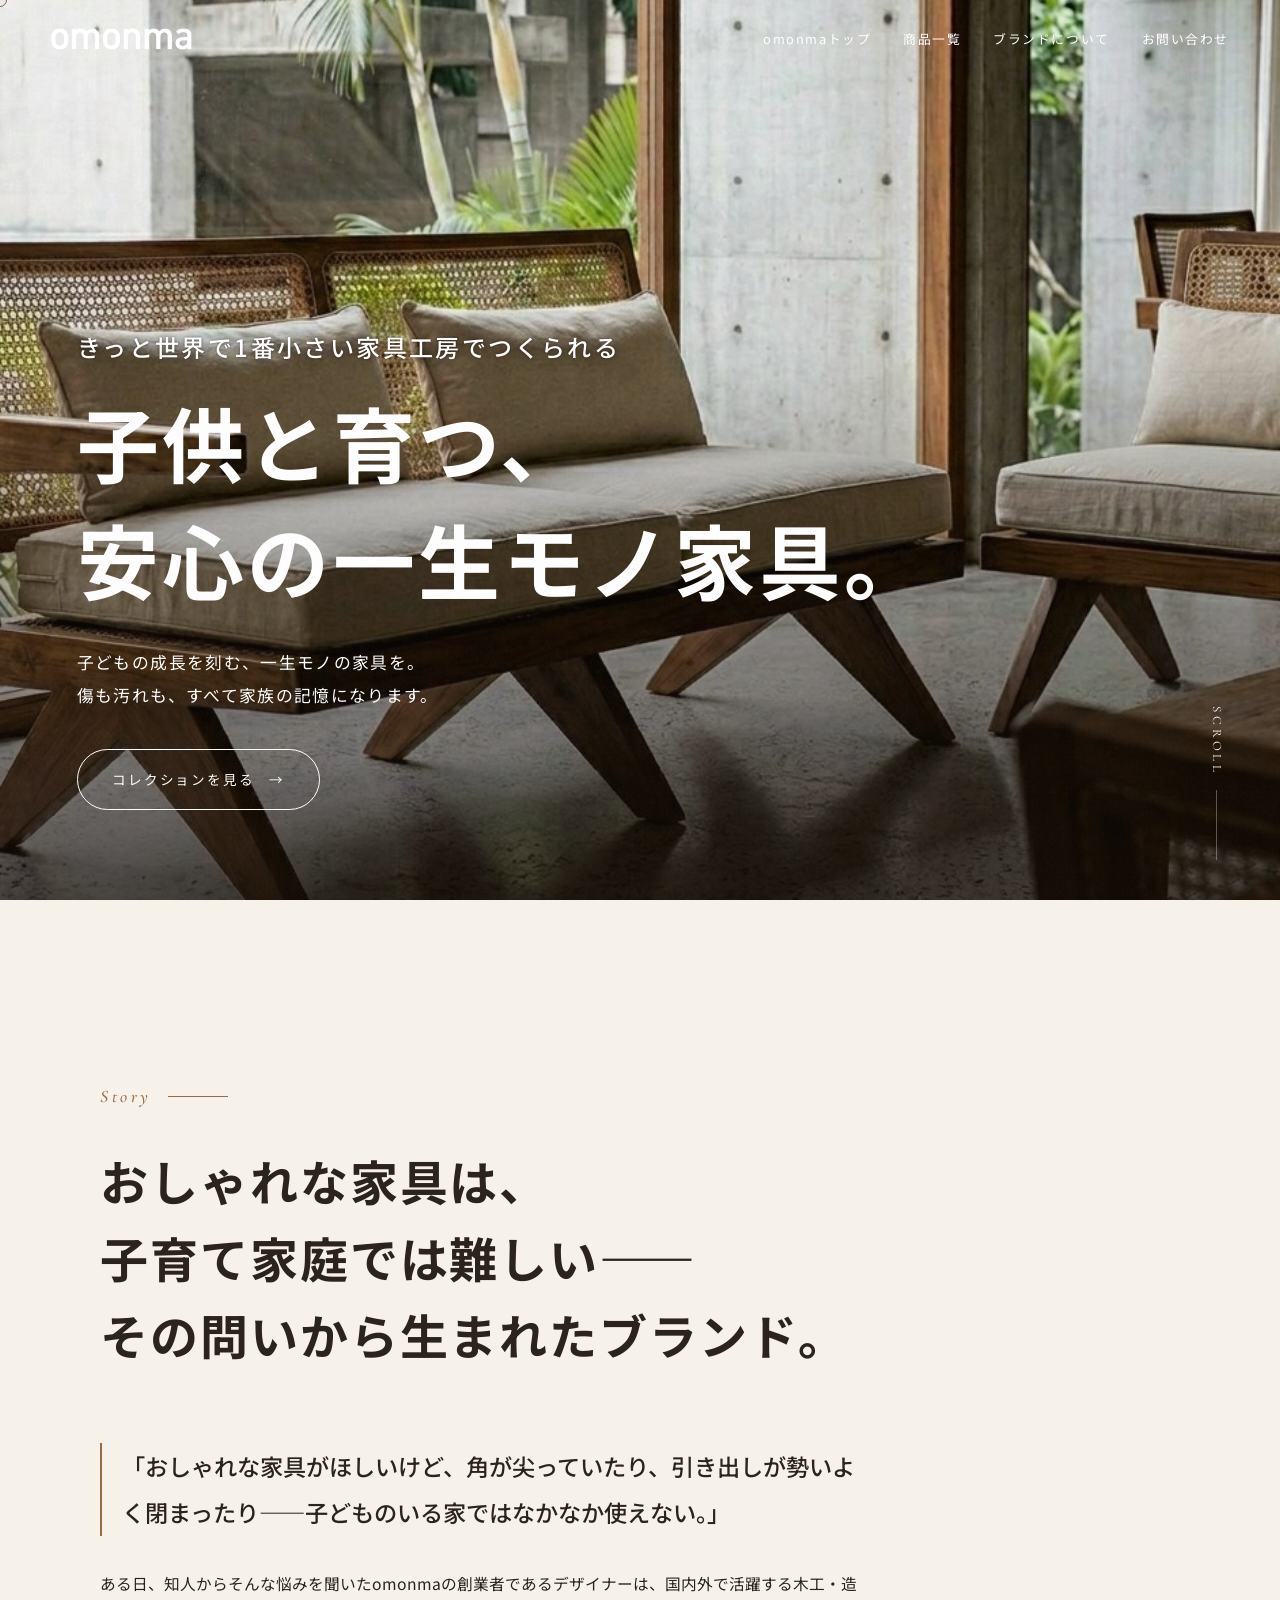
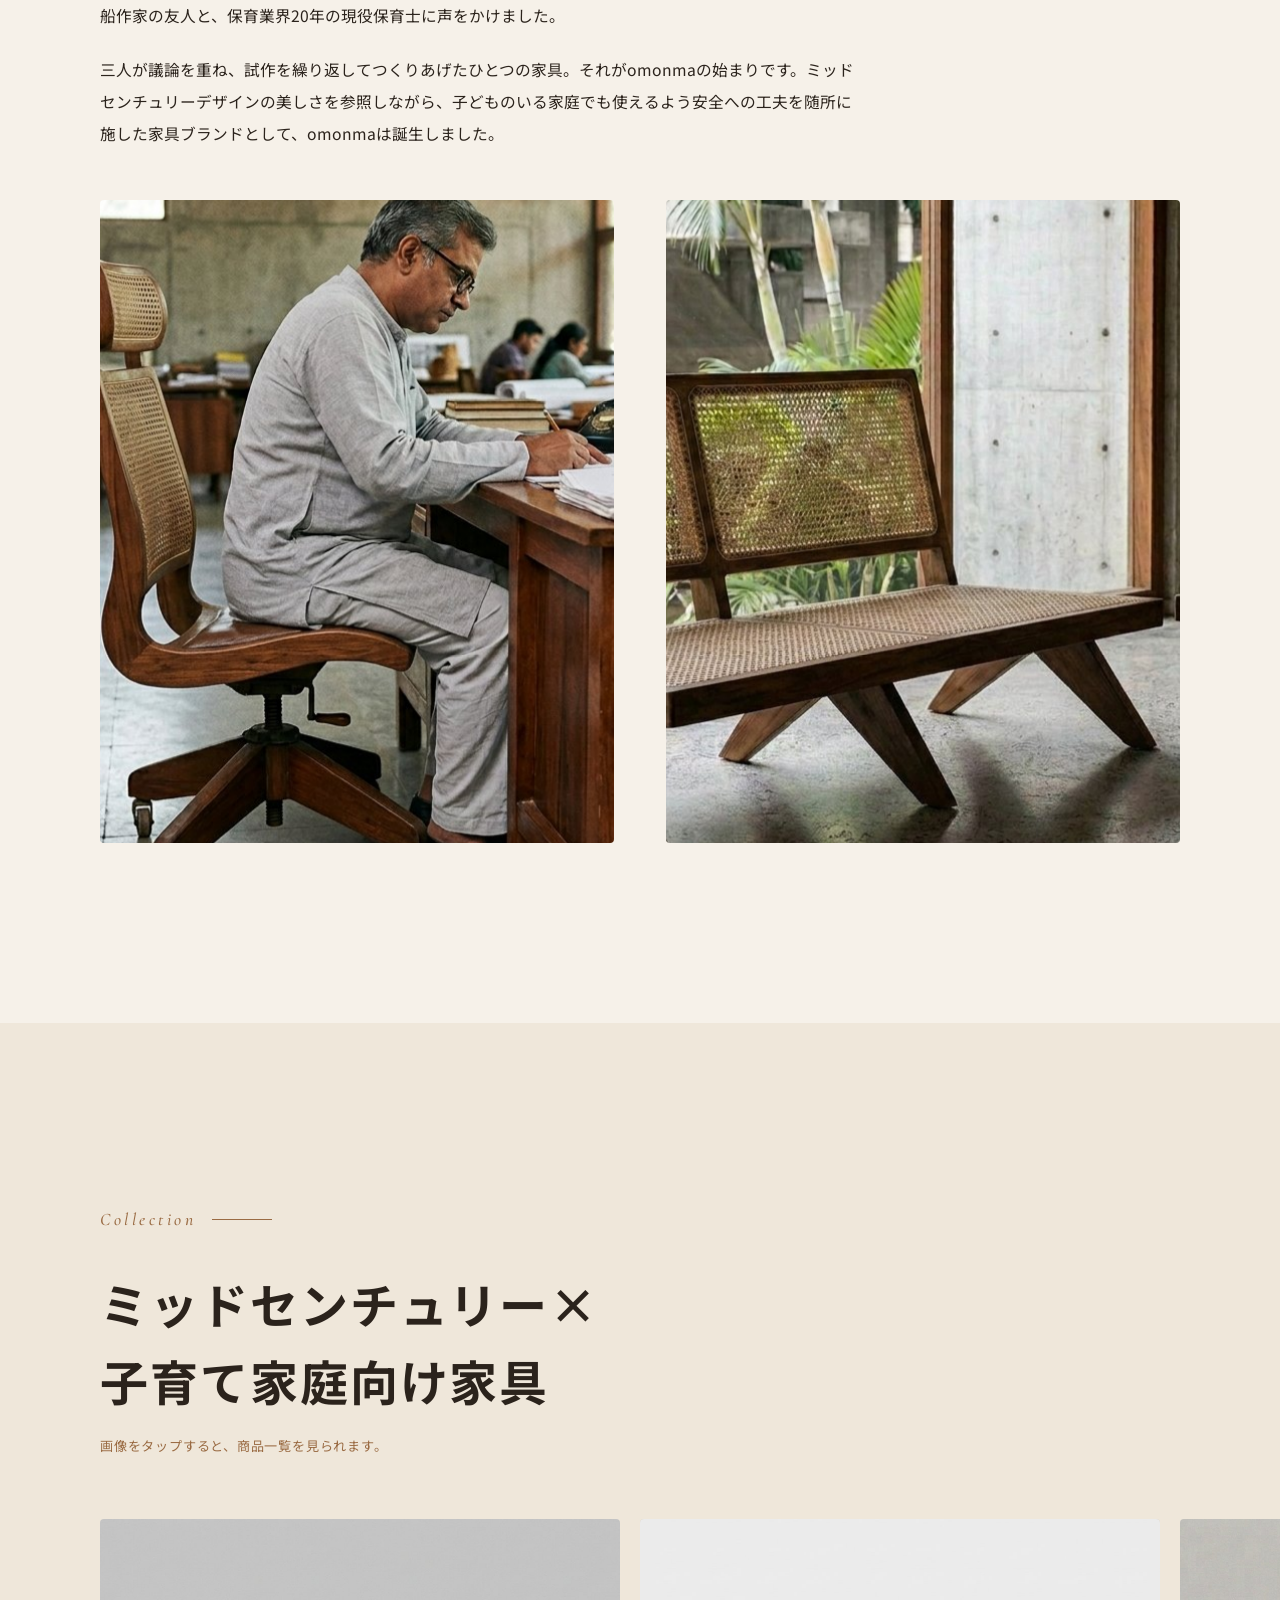
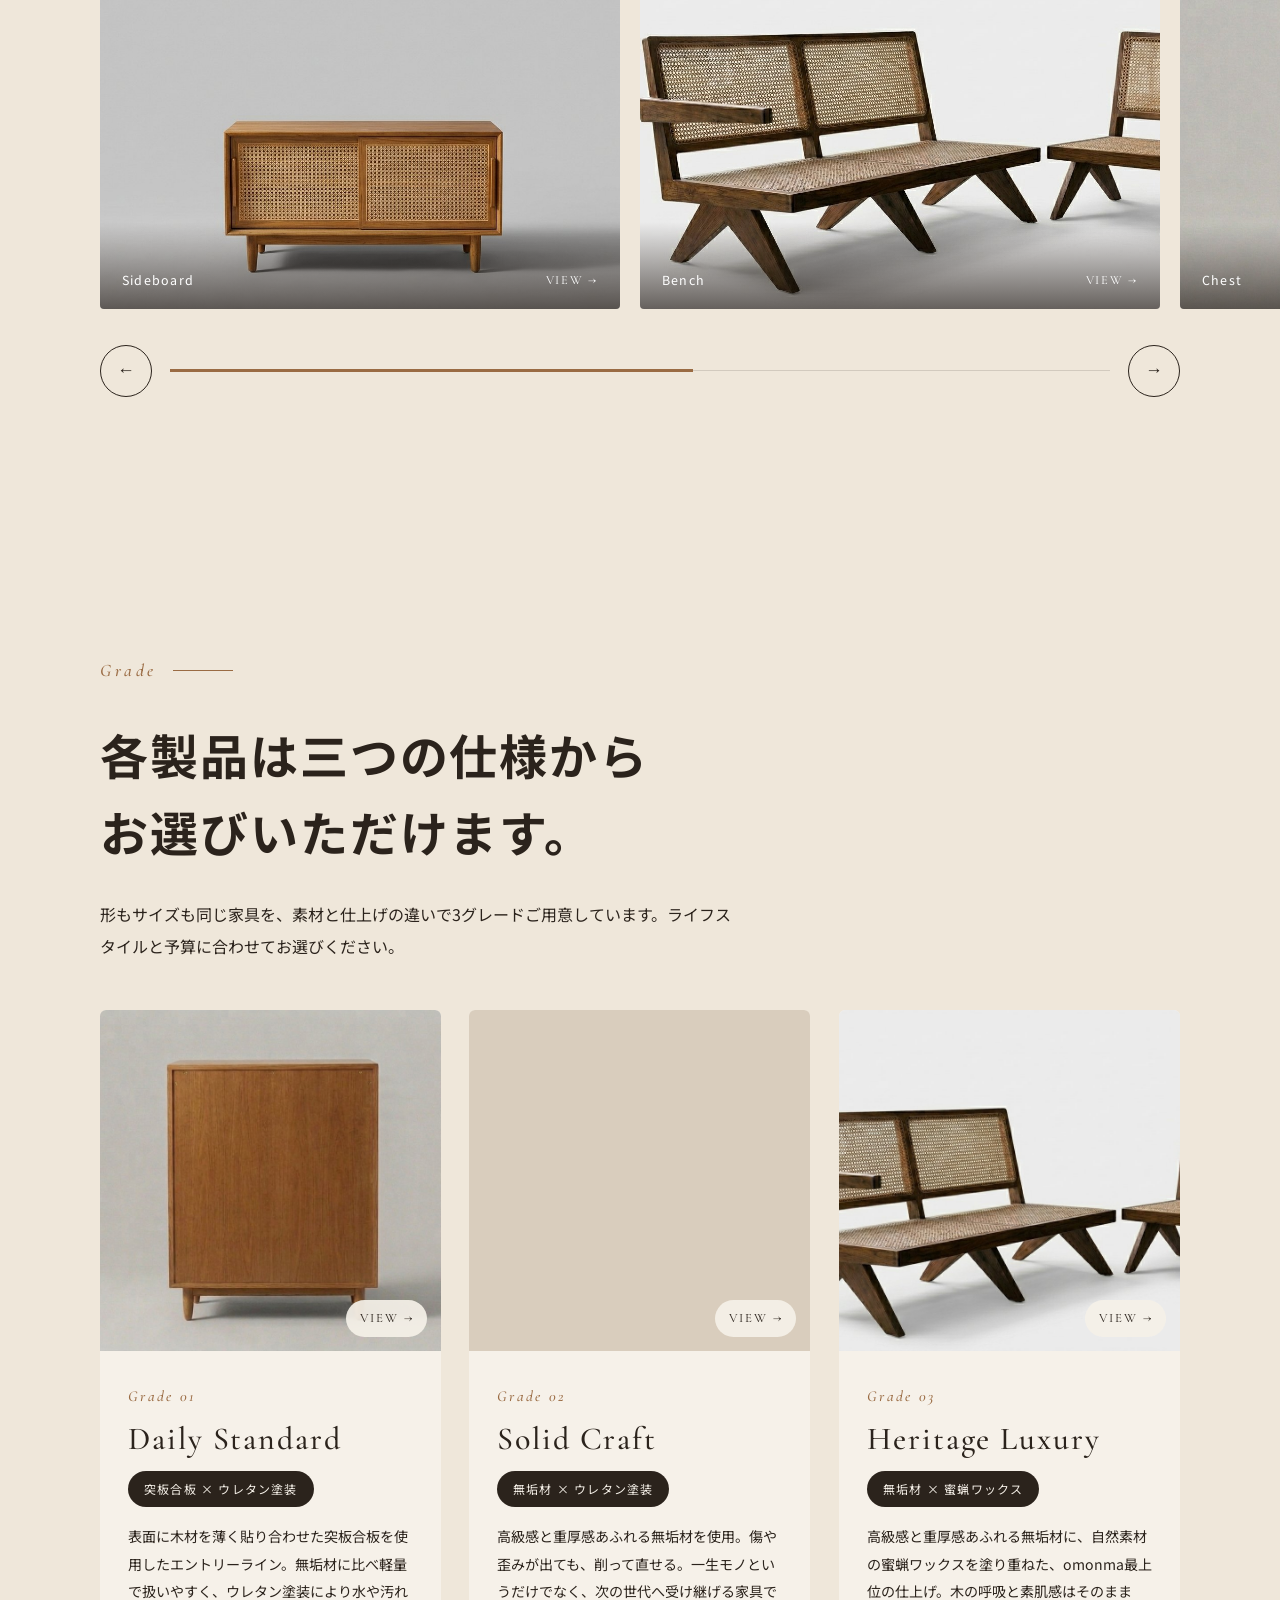
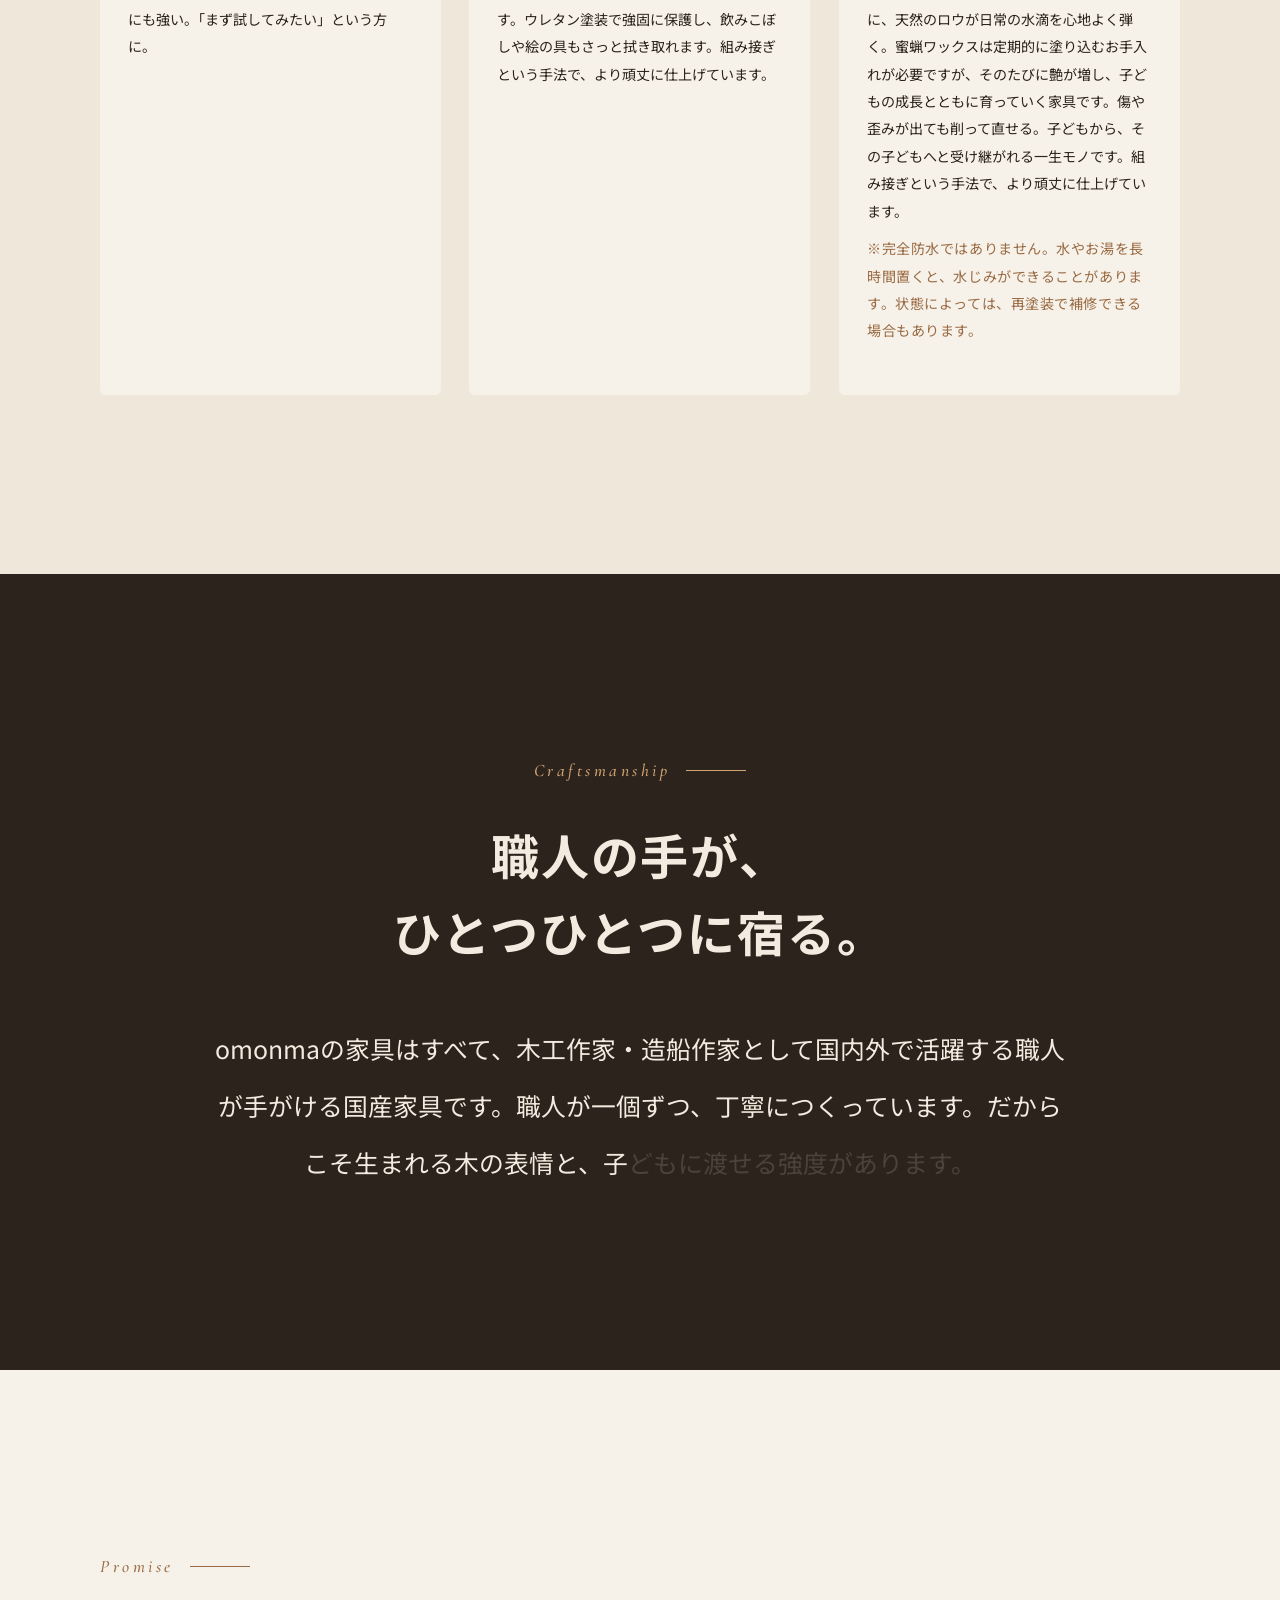
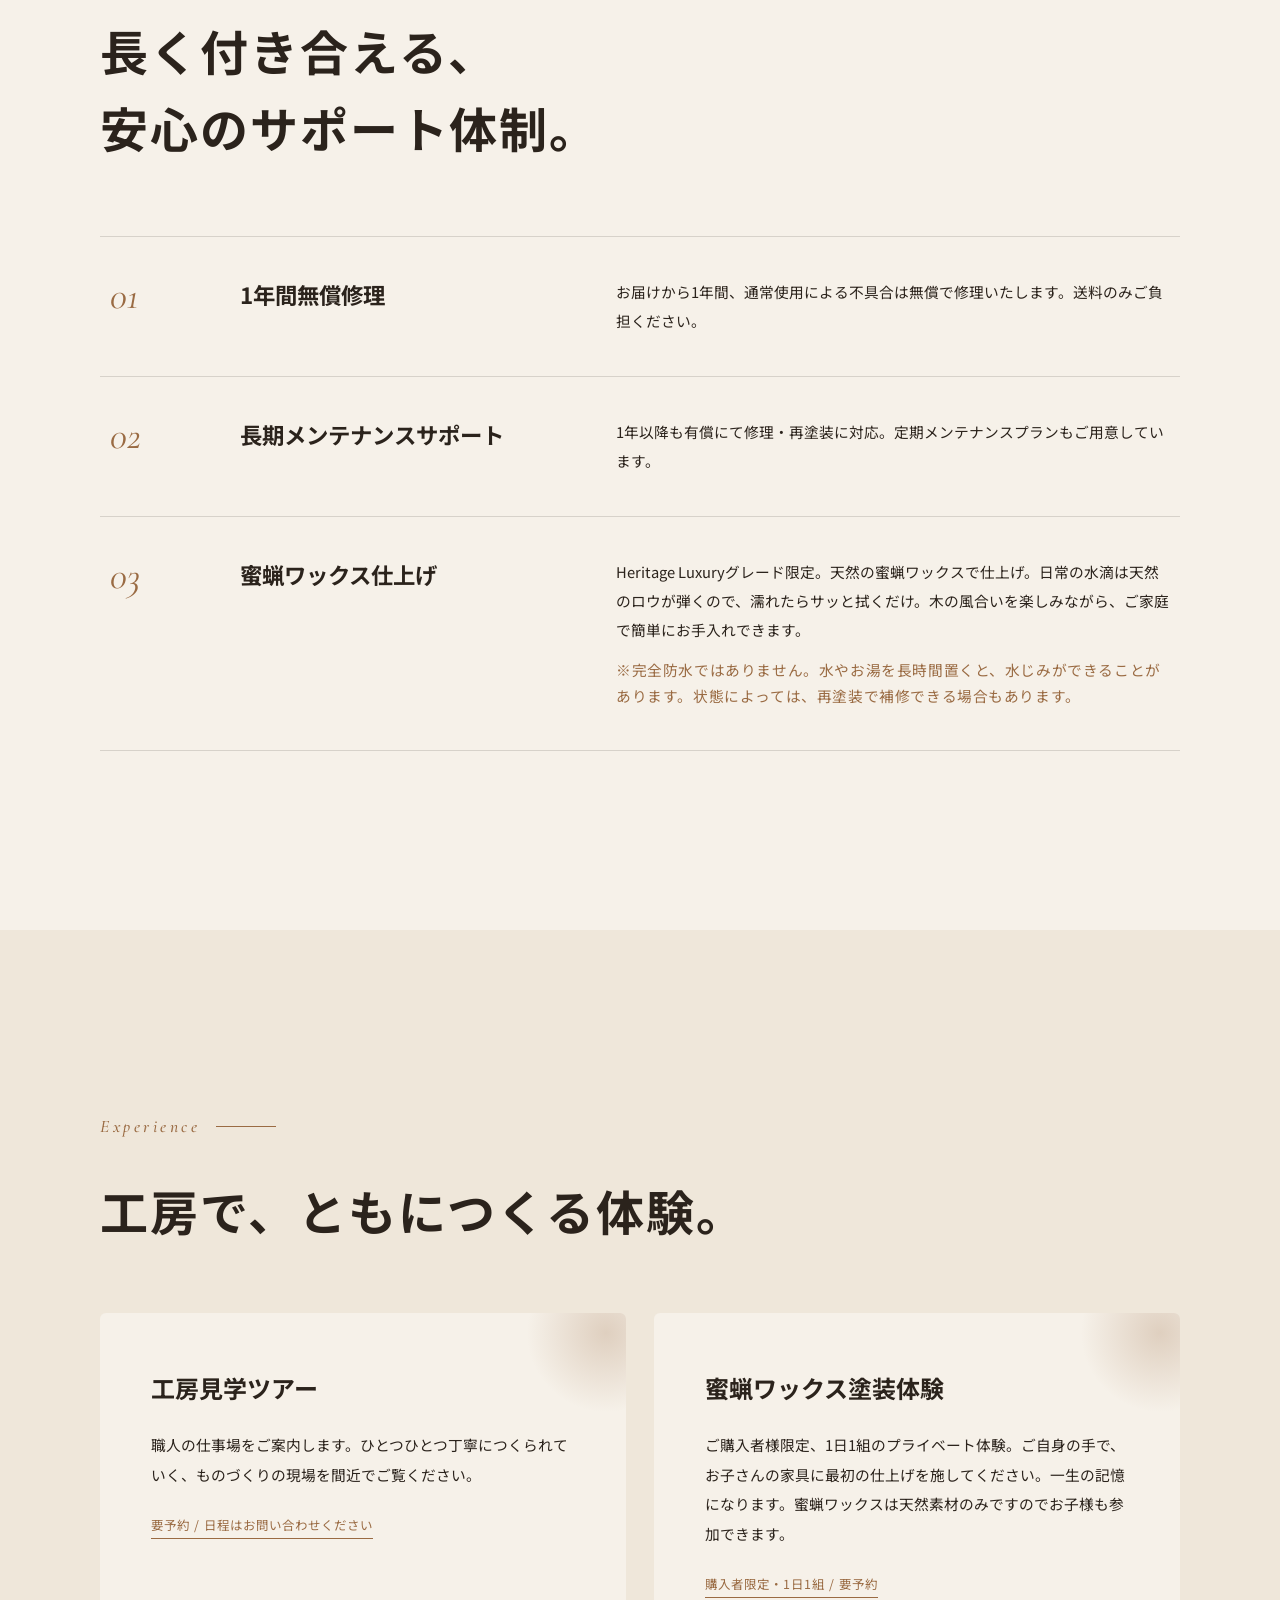
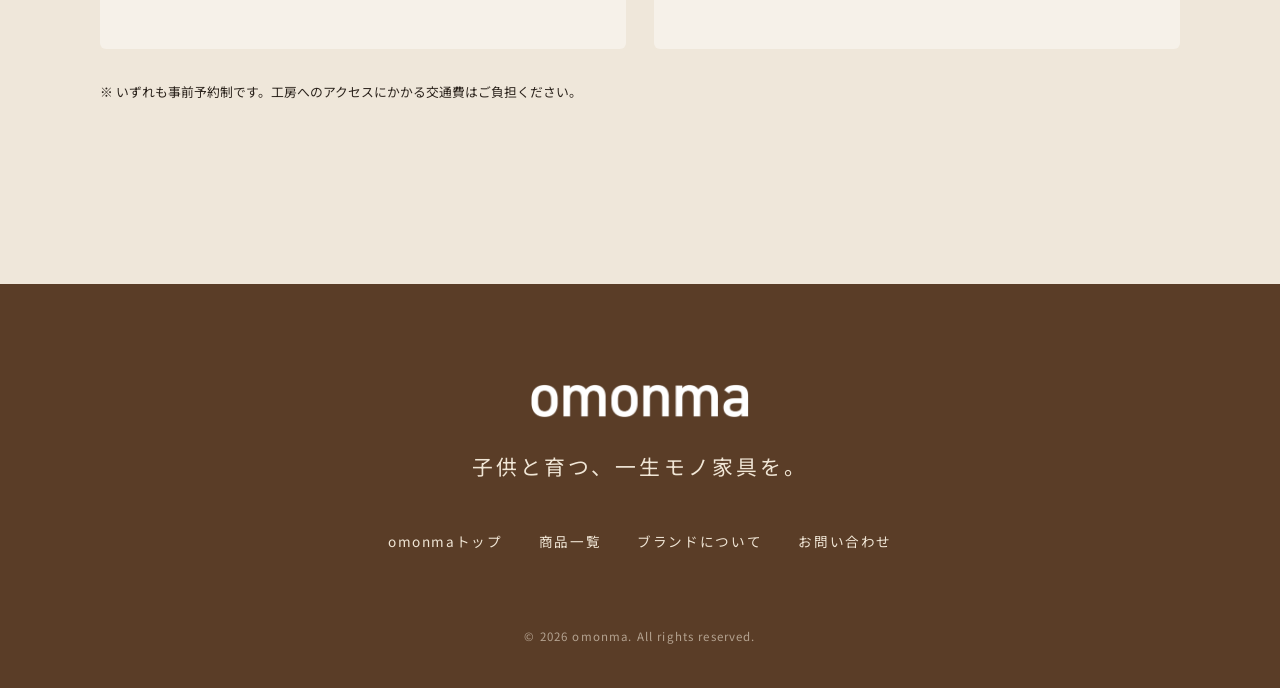
==== index.html @ 90eb9a1c "フッターのキャッチコピーを「子供と育つ、一生モノ家具を。」に変更 Co-Authored-By: Claude Sonnet 5.5 <noreply@anthropic.com> Claude-Se" ====
<!DOCTYPE html>
<html lang="ja">
<head>
<meta charset="UTF-8">
<meta name="viewport" content="width=device-width, initial-scale=1.0, viewport-fit=cover">
<title>omonma — 生まれた日から、ともに育つ家具。</title>
<meta name="description" content="子どもと育つ、安心の一生モノ家具。木工作家・造船作家が手がける国産家具ブランド omonma。">
<link rel="preconnect" href="https://fonts.googleapis.com">
<link rel="preconnect" href="https://fonts.gstatic.com" crossorigin>
<link href="https://fonts.googleapis.com/css2?family=Noto+Sans+JP:wght@400;500;700&family=Cormorant+Garamond:ital,wght@0,500;1,500&display=swap" rel="stylesheet">

<link rel="stylesheet" href="style.css">
</head>

<body>

<div class="progress" id="progress"></div>
<div class="cursor" id="cursor"></div>

<header class="top" id="header">
  <a href="#" class="logo"><img class="lg lg-dark" src="images/logo-brown.png" alt="omonma"><img class="lg lg-light" src="images/logo-white.png" alt="" aria-hidden="true"></a>
  <nav>
    <a href="index.html">omonmaトップ</a>
    <a href="products.html">商品一覧</a>
    <a href="about.html">ブランドについて</a>
    <a href="https://omonma.jp/contact.html">お問い合わせ</a>
  </nav>
  <button class="menu-btn" id="menuBtn" type="button" aria-label="メニュー" aria-expanded="false"><i></i><i></i></button>
</header>

<!-- ヒーロー -->
<section class="hero" id="hero">
  <div class="hero-img" data-speed="0.25"><img src="images/p05.jpg" fetchpriority="high" decoding="async" alt="ケーン張りのベンチと椅子が並ぶ、コンクリートと木のリビング"></div>
  <div class="hero-text" id="heroText">
    <p class="eyebrow fade">きっと世界で1番小さい家具工房でつくられる</p>
    <h1>
      <span class="line"><span>子供と育つ、</span></span>
      <span class="line"><span>安心の一生モノ家具。</span></span>
    </h1>
    <p class="fade" style="transition-delay:.7s">子どもの成長を刻む、一生モノの家具を。<br>傷も汚れも、すべて家族の記憶になります。</p>
    <a href="#items" class="btn fade magnetic" style="transition-delay:.9s">コレクションを見る <span class="arr">→</span></a>
  </div>
  <div class="scroll-hint">SCROLL<i></i></div>
</section>

<!-- ストーリー -->
<section class="pad" id="story">
  <div class="wrap">
    <div class="rv"><div class="label">Story</div></div>
    <h2 class="rv">
      おしゃれな家具は、<br>子育て家庭では難しい——<br>その問いから生まれたブランド。
    </h2>

    <div class="story-text">
      <p class="quote rv">「おしゃれな家具がほしいけど、角が尖っていたり、引き出しが勢いよく閉まったり——子どものいる家ではなかなか使えない。」</p>
      <p class="rv">ある日、知人からそんな悩みを聞いたomonmaの創業者であるデザイナーは、国内外で活躍する木工・造船作家の友人と、保育業界20年の現役保育士に声をかけました。</p>
      <p class="rv">三人が議論を重ね、試作を繰り返してつくりあげたひとつの家具。それがomonmaの始まりです。ミッドセンチュリーデザインの美しさを参照しながら、子どものいる家庭でも使えるよう安全への工夫を随所に施した家具ブランドとして、omonmaは誕生しました。</p>
    </div>

    <div class="story-photos">
      <div class="story-photo reveal-img">
        <div class="inner" data-speed="0.08"><img src="images/p09.jpg" loading="lazy" decoding="async" alt="設計図を描く人と、籐張りの木の椅子"></div>
      </div>
      <div class="story-photo reveal-img">
        <div class="inner" data-speed="0.08"><img src="images/p06.jpg" loading="lazy" decoding="async" alt="ケーン張りの木のベンチと椅子"></div>
      </div>
    </div>
  </div>
</section>

<!-- コレクション -->
<section class="collection pad" id="items">
  <div class="wrap">
    <div class="rv"><div class="label">Collection</div></div>
    <h2 class="rv">ミッドセンチュリー×<br>子育て家庭向け家具</h2>
    <p class="rv hint">画像をタップすると、商品一覧を見られます。</p>
  </div>

  <div class="gallery-wrap rv">
    <div class="gallery" id="gallery">
      <figure><a href="products.html" draggable="false"><img src="images/p02.jpg" loading="lazy" decoding="async" draggable="false" alt="籐張りの扉をもつ木のサイドボード"><figcaption><span>Sideboard</span><i>VIEW →</i></figcaption></a></figure>
      <figure><a href="products.html" draggable="false"><img src="images/p07.jpg" loading="lazy" decoding="async" draggable="false" alt="木とケーンのベンチと椅子"><figcaption><span>Bench</span><i>VIEW →</i></figcaption></a></figure>
      <figure><a href="products.html" draggable="false"><img src="images/p11.jpg" loading="lazy" decoding="async" draggable="false" alt="引き出しを開けた木のチェスト"><figcaption><span>Chest</span><i>VIEW →</i></figcaption></a></figure>
      <figure><a href="products.html" draggable="false"><img src="images/p01.jpg" loading="lazy" decoding="async" draggable="false" alt="籐張りの扉をもつ木のサイドボードのあるリビング"><figcaption><span>Sideboard</span><i>VIEW →</i></figcaption></a></figure>
    </div>
    <div class="gal-ctrl">
      <button class="gal-btn" id="prev" aria-label="前へ">←</button>
      <div class="gal-bar"><i id="galBar"></i></div>
      <button class="gal-btn" id="next" aria-label="次へ">→</button>
    </div>
  </div>
</section>

<!-- グレード -->
<section class="collection pad" id="grades" style="padding-top:clamp(40px,6vw,80px)">
  <div class="wrap">
    <div class="rv"><div class="label">Grade</div></div>
    <h2 class="rv">各製品は三つの仕様から<br>お選びいただけます。</h2>
    <p class="rv" style="margin-top:28px;max-width:640px">形もサイズも同じ家具を、素材と仕上げの違いで3グレードご用意しています。ライフスタイルと予算に合わせてお選びください。</p>
  </div>

  <div class="wrap">
    <div class="grades" style="margin-top:clamp(28px,4vw,48px)">
      <article class="card rv tilt">
        <div class="ph"><a href="product-daily-standard.html" draggable="false"><img class="fx on" src="images/p10.jpg" decoding="async" draggable="false" alt="Daily Standard仕上げ"><img class="fx" src="images/p11.jpg" loading=lazy decoding="async" draggable="false" alt="Daily Standard仕上げ"><img class="fx" src="images/p12.jpg" loading=lazy decoding="async" draggable="false" alt="Daily Standard仕上げ"></a></div>
        <div class="body">
          <div class="grade-no">Grade 01</div>
          <h3>Daily Standard</h3>
          <span class="tag">突板合板 × ウレタン塗装</span>
          <p>表面に木材を薄く貼り合わせた突板合板を使用したエントリーライン。無垢材に比べ軽量で扱いやすく、ウレタン塗装により水や汚れにも強い。「まず試してみたい」という方に。</p>

        </div>
      </article>
      <article class="card rv tilt">
        <div class="ph"><a href="product-solid-craft.html" draggable="false"><img class="fx on" src="images/p13.jpg" decoding="async" draggable="false" alt="Solid Craft仕上げ"><img class="fx" src="images/p02.jpg" loading=lazy decoding="async" draggable="false" alt="Solid Craft仕上げ"><img class="fx" src="images/p01.jpg" loading=lazy decoding="async" draggable="false" alt="Solid Craft仕上げ"></a></div>
        <div class="body">
          <div class="grade-no">Grade 02</div>
          <h3>Solid Craft</h3>
          <span class="tag">無垢材 × ウレタン塗装</span>
          <p>高級感と重厚感あふれる無垢材を使用。傷や歪みが出ても、削って直せる。一生モノというだけでなく、次の世代へ受け継げる家具です。ウレタン塗装で強固に保護し、飲みこぼしや絵の具もさっと拭き取れます。組み接ぎという手法で、より頑丈に仕上げています。</p>

        </div>
      </article>
      <article class="card rv tilt">
        <div class="ph"><a href="product-heritage-luxury.html" draggable="false"><img class="fx on" src="images/p08.jpg" decoding="async" draggable="false" alt="Heritage Luxury仕上げ"><img class="fx" src="images/p07.jpg" loading=lazy decoding="async" draggable="false" alt="Heritage Luxury仕上げ"><img class="fx" src="images/p05.jpg" loading=lazy decoding="async" draggable="false" alt="Heritage Luxury仕上げ"></a></div>
        <div class="body">
          <div class="grade-no">Grade 03</div>
          <h3>Heritage Luxury</h3>
          <span class="tag">無垢材 × 蜜蝋ワックス</span>
          <p>高級感と重厚感あふれる無垢材に、自然素材の蜜蝋ワックスを塗り重ねた、omonma最上位の仕上げ。木の呼吸と素肌感はそのままに、天然のロウが日常の水滴を心地よく弾く。蜜蝋ワックスは定期的に塗り込むお手入れが必要ですが、そのたびに艶が増し、子どもの成長とともに育っていく家具です。傷や歪みが出ても削って直せる。子どもから、その子どもへと受け継がれる一生モノです。組み接ぎという手法で、より頑丈に仕上げています。</p>
          <p class="wnote">※完全防水ではありません。水やお湯を長時間置くと、水じみができることがあります。状態によっては、再塗装で補修できる場合もあります。</p>

        </div>
      </article>
    </div>
  </div>
</section>

<!-- 職人 -->
<section class="craft pad" id="craft">
  <div class="wrap">
    <div class="rv"><div class="label">Craftsmanship</div></div>
    <h2 class="rv">職人の手が、<br>ひとつひとつに宿る。</h2>
    <p class="craft-body" id="craftBody">omonmaの家具はすべて、木工作家・造船作家として国内外で活躍する職人が手がける国産家具です。職人が一個ずつ、丁寧につくっています。だからこそ生まれる木の表情と、子どもに渡せる強度があります。</p>
  </div>
</section>

<!-- サポート -->
<section class="pad" id="promise">
  <div class="wrap">
    <div class="rv"><div class="label">Promise</div></div>
    <h2 class="rv">長く付き合える、<br>安心のサポート体制。</h2>
    <div class="promise-list">
      <div class="p-item rv">
        <div class="p-no">01</div>
        <h3>1年間無償修理</h3>
        <p>お届けから1年間、通常使用による不具合は無償で修理いたします。送料のみご負担ください。</p>
      </div>
      <div class="p-item rv">
        <div class="p-no">02</div>
        <h3>長期メンテナンスサポート</h3>
        <p>1年以降も有償にて修理・再塗装に対応。定期メンテナンスプランもご用意しています。</p>
      </div>
      <div class="p-item rv">
        <div class="p-no">03</div>
        <h3>蜜蝋ワックス仕上げ</h3>
        <div>
          <p>Heritage Luxuryグレード限定。天然の蜜蝋ワックスで仕上げ。日常の水滴は天然のロウが弾くので、濡れたらサッと拭くだけ。木の風合いを楽しみながら、ご家庭で簡単にお手入れできます。</p>
          <p class="wnote">※完全防水ではありません。水やお湯を長時間置くと、水じみができることがあります。状態によっては、再塗装で補修できる場合もあります。</p>
        </div>
      </div>
    </div>
  </div>
</section>

<!-- 体験 -->
<section class="exp pad" id="experience">
  <div class="wrap">
    <div class="rv"><div class="label">Experience</div></div>
    <h2 class="rv">工房で、ともにつくる体験。</h2>
    <div class="exp-grid">
      <div class="exp-card rv">
        <h3>工房見学ツアー</h3>
        <p>職人の仕事場をご案内します。ひとつひとつ丁寧につくられていく、ものづくりの現場を間近でご覧ください。</p>
        <span class="note">要予約 / 日程はお問い合わせください</span>
      </div>
      <div class="exp-card rv">
        <h3>蜜蝋ワックス塗装体験</h3>
        <p>ご購入者様限定、1日1組のプライベート体験。ご自身の手で、お子さんの家具に最初の仕上げを施してください。一生の記憶になります。蜜蝋ワックスは天然素材のみですのでお子様も参加できます。</p>
        <span class="note">購入者限定・1日1組 / 要予約</span>
      </div>
    </div>
    <p class="caption rv">※ いずれも事前予約制です。工房へのアクセスにかかる交通費はご負担ください。</p>
  </div>
</section>

<footer>
  <div class="wrap rv">
    <div class="logo foot-logo"><img class="lg" src="images/logo-white.png" alt="omonma"></div>
    <p class="f-tag">子供と育つ、一生モノ家具を。</p>
    <div class="f-links">
      <a href="index.html">omonmaトップ</a>
    <a href="products.html">商品一覧</a>
      <a href="about.html">ブランドについて</a>
      <a href="https://omonma.jp/contact.html">お問い合わせ</a>
    </div>
    <p class="copy">© 2026 omonma. All rights reserved.</p>
  </div>
</footer>


<script src="main.js"></script>
</body>
</html>
---- style.css ----
/* ===== 色やフォントはここで変更できます ===== */
:root{
  --bg:#f6f1e9;        /* 背景（生成り） */
  --ink:#2b231c;       /* 文字色 */
  --wood:#9a6b43;      /* アクセント（木の色） */
  --wood-dark:#5a3d27;
  --line:rgba(43,35,28,.15);
  --serif:'Noto Sans JP',sans-serif;
  --sans:'Noto Sans JP',sans-serif;
  --en:'Cormorant Garamond',serif;
  --ease:cubic-bezier(.22,1,.36,1);
}
*{margin:0;padding:0;box-sizing:border-box}
html{scroll-behavior:smooth}
body{background:var(--bg);color:var(--ink);font-family:var(--sans);font-weight:400;line-height:2;overflow-x:hidden;-webkit-font-smoothing:antialiased}
img{display:block;width:100%;height:100%;object-fit:cover;background:#d9cdbd}
a{color:inherit;text-decoration:none}

/* 紙のような質感 */
body::after{content:"";position:fixed;inset:0;pointer-events:none;z-index:90;opacity:.06;
  background-image:url("data:image/svg+xml,%3Csvg xmlns='http://www.w3.org/2000/svg' width='160' height='160'%3E%3Cfilter id='n'%3E%3CfeTurbulence baseFrequency='.8' numOctaves='2'/%3E%3C/filter%3E%3Crect width='100%25' height='100%25' filter='url(%23n)'/%3E%3C/svg%3E")}

/* ===== 進捗バー・カーソル ===== */
.progress{position:fixed;top:0;left:0;height:2px;width:100%;background:var(--wood);transform:scaleX(0);transform-origin:left;z-index:120}
.cursor{position:fixed;top:0;left:0;width:14px;height:14px;border:1px solid var(--wood);border-radius:50%;pointer-events:none;z-index:150;transition:width .3s var(--ease),height .3s var(--ease),background .3s,margin .3s var(--ease);margin:-7px 0 0 -7px;mix-blend-mode:multiply}
.cursor.big{width:64px;height:64px;margin:-32px 0 0 -32px;background:rgba(154,107,67,.18)}
@media (hover:none){.cursor{display:none}}

/* ===== ヘッダー ===== */
header{position:fixed;top:0;left:0;right:0;z-index:100;display:flex;justify-content:space-between;align-items:center;padding:22px clamp(20px,4vw,56px);transition:transform .6s var(--ease),background .4s,padding .4s}
header.hide{transform:translateY(-100%)}
header.solid{background:rgba(246,241,233,.85);backdrop-filter:blur(14px);padding-top:14px;padding-bottom:14px;color:var(--ink)}
header.top{color:#fff}
.logo{font-family:var(--en);font-size:1.7rem;letter-spacing:.18em;position:relative;z-index:2}
nav{display:flex;gap:32px;font-size:.8rem;letter-spacing:.12em}
nav a{position:relative;padding:4px 0}
nav a::after{content:"";position:absolute;left:0;bottom:0;width:100%;height:1px;background:currentColor;transform:scaleX(0);transform-origin:right;transition:transform .5s var(--ease)}
nav a:hover::after{transform:scaleX(1);transform-origin:left}
.menu-btn{display:none}
header.open{color:var(--ink);background:transparent;backdrop-filter:none}
body.menu-open{overflow:hidden}
@media(max-width:700px){
  .logo{font-size:1.5rem}
  .menu-btn{display:block;width:44px;height:44px;margin-right:-10px;background:none;border:0;color:inherit;cursor:pointer;position:relative;z-index:2}
  .menu-btn i{position:absolute;left:11px;right:11px;height:1.5px;background:currentColor;transition:transform .5s var(--ease),top .5s var(--ease)}
  .menu-btn i:nth-child(1){top:17px}
  .menu-btn i:nth-child(2){top:26px}
  header.open .menu-btn i:nth-child(1){top:21px;transform:rotate(45deg)}
  header.open .menu-btn i:nth-child(2){top:21px;transform:rotate(-45deg)}
  nav{position:fixed;inset:0;z-index:1;background:var(--bg);color:var(--ink);flex-direction:column;justify-content:center;align-items:center;gap:30px;font-size:1.05rem;letter-spacing:.14em;opacity:0;pointer-events:none;transition:opacity .5s var(--ease)}
  header.open nav{opacity:1;pointer-events:auto}
}

/* ===== ヒーロー ===== */
.hero{position:relative;height:100svh;min-height:600px;overflow:hidden;color:#fff;display:flex;align-items:flex-end}
.hero-img{position:absolute;inset:-8% 0;will-change:transform}
.hero-img img{animation:zoom 14s ease-out forwards;transform:scale(1.18)}
@keyframes zoom{to{transform:scale(1)}}
.hero::before{content:"";position:absolute;inset:0;background:linear-gradient(to top,rgba(20,12,6,.7),rgba(20,12,6,.05) 60%);z-index:1}
.hero-text{position:relative;z-index:2;padding:0 clamp(20px,6vw,90px) clamp(60px,10vh,110px);max-width:1100px}
.hero h1{font-family:var(--serif);font-weight:700;font-size:clamp(2.2rem,6.4vw,5.2rem);line-height:1.35;letter-spacing:.04em}
.hero p{margin-top:24px;font-size:clamp(.9rem,1.5vw,1.05rem);letter-spacing:.08em}
.line{display:block;overflow:hidden;padding-bottom:.08em}
.line>span{display:block;transform:translateY(110%);transition:transform 1.2s var(--ease)}
.in .line>span,.line.in>span{transform:none}
.line:nth-child(2)>span{transition-delay:.12s}
.line:nth-child(3)>span{transition-delay:.24s}
.fade{opacity:0;transform:translateY(24px);transition:opacity 1.2s var(--ease),transform 1.2s var(--ease)}
.in .fade,.fade.in{opacity:1;transform:none}
.btn{display:inline-flex;align-items:center;gap:14px;margin-top:36px;padding:16px 34px;border:1px solid currentColor;border-radius:100px;font-size:.85rem;letter-spacing:.14em;position:relative;overflow:hidden;transition:color .5s var(--ease),border-color .5s}
.btn::before{content:"";position:absolute;inset:0;background:#fff;transform:translateY(101%);transition:transform .6s var(--ease);z-index:-1;border-radius:inherit}
.btn:hover{color:var(--ink)}
.btn:hover::before{transform:none}
.btn span.arr{display:inline-block;transition:transform .5s var(--ease)}
.btn:hover .arr{transform:translateX(6px)}
.scroll-hint{position:absolute;right:clamp(20px,4vw,56px);bottom:40px;z-index:2;writing-mode:vertical-rl;font-family:var(--en);letter-spacing:.3em;font-size:.8rem;display:flex;align-items:center;gap:14px}
.scroll-hint i{width:1px;height:70px;background:rgba(255,255,255,.3);position:relative;overflow:hidden}
.scroll-hint i::after{content:"";position:absolute;left:0;top:-100%;width:100%;height:100%;background:#fff;animation:drip 2s var(--ease) infinite}
@keyframes drip{to{top:100%}}

/* ===== 共通 ===== */
section{position:relative}
.wrap{max-width:1200px;margin:0 auto;padding:0 clamp(20px,5vw,60px)}
.label{font-family:var(--en);font-style:italic;font-size:1.1rem;letter-spacing:.2em;color:var(--wood);display:flex;align-items:center;gap:16px;margin-bottom:28px}
.label::after{content:"";height:1px;width:60px;background:var(--wood);transform:scaleX(0);transform-origin:left;transition:transform 1.2s var(--ease) .3s}
.in .label::after,.label.in::after{transform:scaleX(1)}
h2{font-family:var(--serif);font-weight:700;font-size:clamp(1.7rem,4vw,3rem);line-height:1.6;letter-spacing:.04em}
.pad{padding:clamp(90px,14vw,180px) 0}

/* ===== マーキー ===== */

/* ===== ストーリー ===== */
.story-grid{display:grid;grid-template-columns:1fr 1fr;gap:clamp(30px,6vw,90px);margin-top:70px;align-items:start}
.story-grid p{font-size:.98rem}
.story-photo{overflow:hidden;position:relative;aspect-ratio:4/5;border-radius:4px}
.story-photo .inner{position:absolute;inset:-10% 0;will-change:transform}
.reveal-img .inner{clip-path:inset(100% 0 0 0);transition:clip-path 1.5s var(--ease)}
.reveal-img.in .inner{clip-path:inset(0)}
.story-col2{padding-top:clamp(0px,8vw,120px)}
.story-col2 .story-photo{margin-top:40px}
.quote{font-family:var(--serif);font-size:1.05rem;border-left:2px solid var(--wood);padding-left:20px;margin-bottom:28px}
@media(max-width:800px){.story-grid{grid-template-columns:1fr}.story-col2{padding-top:0}}

/* ===== コレクション ===== */
.collection{background:#efe7da}
.gallery-wrap{margin-top:60px}
.gallery{display:flex;gap:20px;overflow-x:auto;scroll-snap-type:x mandatory;padding:0 clamp(20px,5vw,60px) 10px;scrollbar-width:none;cursor:grab}
.gallery::-webkit-scrollbar{display:none}
.gallery.drag{cursor:grabbing;scroll-snap-type:none}
.gallery figure{flex:0 0 min(78vw,520px);aspect-ratio:4/3;scroll-snap-align:center;overflow:hidden;border-radius:4px;position:relative}
.gallery figure img{transition:transform 1.2s var(--ease);pointer-events:none;-webkit-user-drag:none}
.gallery figure:hover img{transform:scale(1.07)}
.gal-ctrl{display:flex;align-items:center;gap:18px;padding:26px clamp(20px,5vw,60px) 0;max-width:1320px;margin:0 auto}
.gal-bar{flex:1;height:1px;background:var(--line);position:relative}
.gal-bar i{position:absolute;left:0;top:-1px;height:3px;background:var(--wood);width:25%;transition:width .2s}
.gal-btn{width:52px;height:52px;border-radius:50%;border:1px solid var(--ink);background:none;cursor:pointer;font-size:1.1rem;color:var(--ink);transition:background .4s var(--ease),color .4s,transform .4s var(--ease)}
.gal-btn:hover{background:var(--ink);color:var(--bg);transform:scale(1.08)}

.grades{display:grid;grid-template-columns:repeat(3,1fr);gap:28px;margin-top:80px}
.card{background:var(--bg);border-radius:6px;overflow:hidden;transition:transform .6s var(--ease),box-shadow .6s;transform-style:preserve-3d;will-change:transform}
.card:hover{box-shadow:0 30px 60px -20px rgba(60,35,15,.35)}
.card .ph{aspect-ratio:1;overflow:hidden}
.card .ph img{transition:transform 1.4s var(--ease)}
.card:hover .ph img{transform:scale(1.1) rotate(.6deg)}
.card .body{padding:30px 28px 36px}
.grade-no{font-family:var(--en);font-style:italic;color:var(--wood);letter-spacing:.15em;font-size:.95rem}
.card h3{font-family:var(--en);font-weight:500;font-size:2rem;letter-spacing:.06em;line-height:1.3;margin:6px 0 16px}
.card p{font-size:.88rem;line-height:1.95}
.tag{display:inline-block;margin-top:22px;padding:6px 16px;border-radius:100px;background:var(--ink);color:var(--bg);font-size:.75rem;letter-spacing:.1em}
.card:nth-child(2){transition-delay:.12s}.card:nth-child(3){transition-delay:.24s}
@media(max-width:900px){.grades{grid-template-columns:1fr}}

/* ===== 職人（スクロールで文字が浮かぶ） ===== */
.craft{background:var(--ink);color:#f3ebdf;text-align:center}
.craft .label{justify-content:center;color:#d3a574}
.craft .label::after{background:#d3a574}
.craft h2{margin-bottom:50px}
.craft-body{font-family:var(--serif);font-size:clamp(1.05rem,2.2vw,1.55rem);line-height:2.3;max-width:860px;margin:0 auto}
.craft-body .w{opacity:.16;transition:opacity .4s}
.craft-body .w.on{opacity:1}

/* ===== サポート ===== */
.promise-list{margin-top:70px;border-top:1px solid var(--line)}
.p-item{display:grid;grid-template-columns:100px 1fr 1.6fr;gap:30px;align-items:start;padding:40px 10px;border-bottom:1px solid var(--line);position:relative;transition:padding .6s var(--ease),color .5s}
.p-item::before{content:"";position:absolute;inset:0;background:var(--wood-dark);transform:scaleY(0);transform-origin:bottom;transition:transform .7s var(--ease);z-index:-1}
.p-item:hover{padding-left:30px;padding-right:30px;color:#f6efe4}
.p-item:hover::before{transform:scaleY(1)}
.p-no{font-family:var(--en);font-style:italic;font-size:2.4rem;color:var(--wood);line-height:1;transition:color .5s}
.p-item:hover .p-no{color:#e3b883}
.p-item h3{font-family:var(--serif);font-size:1.4rem;line-height:1.6}
.p-item p{font-size:.92rem}
@media(max-width:800px){.p-item{grid-template-columns:1fr;gap:8px}}

/* ===== 体験 ===== */
.exp{background:#efe7da}
.exp-grid{display:grid;grid-template-columns:1fr 1fr;gap:28px;margin-top:64px}
.exp-card{background:var(--bg);padding:clamp(30px,4vw,56px);border-radius:6px;position:relative;overflow:hidden;transition:transform .6s var(--ease),box-shadow .6s}
.exp-card::after{content:"";position:absolute;right:-60px;top:-60px;width:160px;height:160px;border-radius:50%;background:radial-gradient(circle,rgba(154,107,67,.25),transparent 70%);transition:transform .8s var(--ease)}
.exp-card:hover{transform:translateY(-8px);box-shadow:0 30px 50px -25px rgba(60,35,15,.4)}
.exp-card:hover::after{transform:scale(2.6)}
.exp-card h3{font-family:var(--serif);font-size:1.5rem;margin-bottom:18px;position:relative;z-index:1}
.exp-card p{font-size:.92rem;position:relative;z-index:1}
.exp-card .note{display:inline-block;margin-top:24px;font-size:.78rem;letter-spacing:.08em;color:var(--wood);border-bottom:1px solid var(--wood);position:relative;z-index:1}
.caption{margin-top:30px;font-size:.8rem;opacity:.7}
@media(max-width:800px){.exp-grid{grid-template-columns:1fr}}

/* ===== フッター ===== */
footer{background:var(--wood-dark);color:#f0e6d6;padding:100px 0 40px;text-align:center}
.f-logo{width:150px;margin:0 auto 24px;filter:brightness(0) invert(.92)}
.f-logo img{height:auto;object-fit:contain}
.f-tag{font-family:var(--serif);font-size:1.3rem;letter-spacing:.15em;margin-bottom:40px}
.f-links{display:flex;justify-content:center;gap:36px;flex-wrap:wrap;font-size:.85rem;letter-spacing:.12em}
.f-links a{position:relative}
.f-links a::after{content:"";position:absolute;left:0;bottom:-4px;width:100%;height:1px;background:currentColor;transform:scaleX(0);transform-origin:right;transition:transform .5s var(--ease)}
.f-links a:hover::after{transform:scaleX(1);transform-origin:left}
.copy{margin-top:70px;font-size:.72rem;opacity:.6;letter-spacing:.1em}

/* ===== 汎用リビール ===== */
.rv{opacity:0;transform:translateY(40px);transition:opacity 1.1s var(--ease),transform 1.1s var(--ease)}
.rv.in{opacity:1;transform:none}

/* 写真ごとの切り出し位置（見せたい部分を枠の中心に寄せる） */
.hero-img img{object-position:50% 50%}
.story-grid>div:first-child .story-photo img{object-position:50% 50%}
.story-col2 .story-photo img{object-position:35% 50%}
.gallery figure:nth-child(1) img{object-position:50% 50%}
.gallery figure:nth-child(2) img{object-position:40% 50%}
.gallery figure:nth-child(3) img{object-position:50% 50%}
.gallery figure:nth-child(4) img{object-position:50% 50%}
.grades .card:nth-child(1) .ph img{object-position:50% 50%}
.grades .card:nth-child(2) .ph img{object-position:50% 50%}
.grades .card:nth-child(3) .ph img{object-position:28% 50%}
@media(max-width:700px){.hero-img img{object-position:40% 50%}}

/* 動きが苦手な方への配慮 */
@media (prefers-reduced-motion:reduce){
  *,*::before,*::after{animation:none!important;transition:none!important}
  .rv,.fade,.line>span{opacity:1!important;transform:none!important}
  .reveal-img .inner{clip-path:none!important}
}

/* ===== 商品ページへのリンク ===== */
.btn{isolation:isolate}
.gallery figure a{display:block;height:100%;position:relative}
.gallery figcaption{position:absolute;left:0;right:0;bottom:0;padding:48px 22px 18px;background:linear-gradient(to top,rgba(20,12,6,.62),transparent);color:#fff;font-size:.78rem;letter-spacing:.1em;line-height:1.7;pointer-events:none;display:flex;justify-content:space-between;align-items:flex-end;gap:12px}
.gallery figcaption i{font-style:normal;font-family:var(--en);letter-spacing:.14em;white-space:nowrap;transition:transform .5s var(--ease)}
.gallery figure:hover figcaption i{transform:translateX(6px)}
.card .ph a{display:block;height:100%;position:relative}
.card .ph a::after{content:"VIEW \2192";position:absolute;right:14px;bottom:14px;padding:6px 14px;border-radius:100px;background:rgba(246,241,233,.92);font-family:var(--en);font-size:.8rem;letter-spacing:.14em;color:var(--ink);transition:transform .5s var(--ease),background .4s}
.card:hover .ph a::after{transform:translateX(-4px);background:#fff}
.hint{margin-top:14px;font-size:.82rem;color:var(--wood);letter-spacing:.06em}

/* ===== 商品ページ ===== */
.pd{padding:clamp(110px,14vw,160px) 0 clamp(60px,9vw,110px)}
.pd-grid{display:grid;grid-template-columns:1.1fr 1fr;gap:clamp(30px,6vw,90px);align-items:center}
.pd-main{aspect-ratio:4/3;border-radius:4px;overflow:hidden}
.pd-main img{transition:transform 1.4s var(--ease)}
.pd-main:hover img{transform:scale(1.05)}
.pd h1{font-family:var(--serif);font-weight:700;font-size:clamp(1.9rem,4.4vw,3.2rem);line-height:1.4;letter-spacing:.04em}
.pd-sub{margin-top:10px;font-family:var(--serif);font-size:1.05rem;color:var(--wood-dark)}
.pd-desc{margin-top:26px;font-size:.95rem}
.spec{margin-top:34px;border-top:1px solid var(--line)}
.spec div{display:grid;grid-template-columns:6.5em 1fr;gap:16px;padding:15px 0;border-bottom:1px solid var(--line);font-size:.9rem;line-height:1.8}
.spec dt{color:var(--wood);letter-spacing:.1em;font-size:.8rem}
.btn.dark{color:var(--ink)}
.btn.dark::before{background:var(--ink)}
.btn.dark:hover{color:var(--bg)}
.pd-photos{display:grid;grid-template-columns:repeat(3,1fr);gap:20px;margin-top:clamp(60px,9vw,110px)}
.pd-photos figure{aspect-ratio:4/3;overflow:hidden;border-radius:4px}
.pd-photos img{transition:transform 1.2s var(--ease)}
.pd-photos figure:hover img{transform:scale(1.07)}
.others{background:#efe7da}
.others .exp-grid{margin-top:48px}
a.exp-card{display:block}
.cta-band{background:var(--wood-dark);color:#f0e6d6;text-align:center;padding:clamp(70px,10vw,120px) 0}
.cta-band .wrap{position:relative;z-index:1}
.cta-band h2{font-size:clamp(1.4rem,3vw,2.2rem)}
@media(max-width:800px){.pd-grid{grid-template-columns:1fr}.pd-photos{grid-template-columns:1fr}}

/* ===== ヒーローの小さな一文 ===== */
.hero .eyebrow{margin:0 0 20px;font-size:clamp(1rem,2.1vw,1.5rem);font-weight:500;letter-spacing:.1em;line-height:1.7;text-wrap:balance;transition-delay:.1s;text-shadow:0 1px 14px rgba(20,12,6,.7),0 0 3px rgba(20,12,6,.45)}

/* ===== 商品ページのボタン列（シミュレーション／お問い合わせ） ===== */
.pd-actions{display:flex;flex-wrap:wrap;gap:0 14px}
.pd-actions .btn{white-space:normal;text-align:left}

/* ===== 読みやすさ：英字のラベルとロゴも少し太く ===== */
.logo{font-weight:500}
.label,.grade-no{font-weight:500}
.p-item p,.card p,.exp-card p,.story-grid p{font-weight:400}

/* ===== 商品一覧（グリッド）・個別商品 ===== */
.pl-title{font-family:var(--serif);font-weight:700;font-size:clamp(1.9rem,4.4vw,3.2rem);line-height:1.4;letter-spacing:.04em}
.prod-grid{display:grid;grid-template-columns:repeat(3,1fr);gap:clamp(20px,3vw,40px);margin-top:clamp(36px,6vw,64px)}
.prod{display:block}
.prod-img{aspect-ratio:4/3;overflow:hidden;border-radius:4px}
.prod-img img{transition:transform 1.2s var(--ease)}
.prod:hover .prod-img img{transform:scale(1.06)}
.prod-name{margin-top:18px;font-weight:500;font-size:1.15rem;letter-spacing:.06em;line-height:1.6}
.prod-sub{font-family:var(--en);font-style:italic;font-weight:500;color:var(--wood);letter-spacing:.14em;font-size:1rem;line-height:1.6}
.exp-grid.three{grid-template-columns:repeat(3,1fr)}
@media(max-width:900px){.prod-grid{grid-template-columns:repeat(2,1fr)}.exp-grid.three{grid-template-columns:1fr}.pd-photos{grid-template-columns:1fr!important}}
@media(max-width:520px){.prod-grid{grid-template-columns:1fr}}

/* ===== グレードページ：写真スライドショー ===== */
.slider{position:relative;background:#e9e3da}
.slider .sl{position:absolute;inset:0;width:100%;height:100%;object-fit:cover;opacity:0;transition:opacity .9s var(--ease)}
.slider .sl.on{opacity:1}
.slider:hover img{transform:none}
.sl-btn{position:absolute;top:50%;transform:translateY(-50%);width:44px;height:44px;border-radius:50%;border:0;background:rgba(255,255,255,.85);color:#3a2a1e;font-size:1.1rem;cursor:pointer;z-index:2;transition:background .3s}
.sl-btn:hover{background:#fff}
.sl-btn.prev{left:12px}.sl-btn.next{right:12px}
.sl-dots{position:absolute;left:0;right:0;bottom:14px;display:flex;justify-content:center;gap:8px;z-index:2}
.sl-dots button{width:9px;height:9px;border-radius:50%;border:0;padding:0;background:rgba(255,255,255,.55);cursor:pointer;transition:all .3s}
.sl-dots button.on{background:#fff;width:24px;border-radius:5px}

/* ===== トップのグレードカード：画像が自動でフェード切り替え ===== */
.card .ph a .fx{position:absolute;inset:0;width:100%;height:100%;object-fit:cover;opacity:0;transition:opacity .8s var(--ease),transform 1.4s var(--ease)}
.card .ph a .fx.on{opacity:1}
.grades .card:nth-child(3) .ph img{object-position:50% 50%}
.grades .card:nth-child(3) .ph img:first-child{object-position:28% 50%}

.wnote{margin-top:12px;font-size:.82rem;line-height:1.8;color:var(--wood);letter-spacing:.04em}
.card .body .wnote{margin:10px 0 14px}

/* ===== ロゴ画像 ===== */
.logo{display:inline-block;line-height:0}
.logo img.lg{height:22px;width:auto;display:block}
header.top .lg-dark{display:none}
header:not(.top) .lg-light{display:none}
header.open .lg-light{display:none}
header.open .lg-dark{display:block}
.foot-logo{display:block;margin:0 auto 28px}
.foot-logo img.lg{height:34px;margin:0 auto}
@media(max-width:700px){.logo img.lg{height:19px}.foot-logo img.lg{height:28px}}
.logo img.lg{background:none;object-fit:contain;width:auto}

/* ===== PC：ギャラリーの左端を見出しの左端にそろえる／タグはグレード名の直下 ===== */
.gallery{padding-left:max(clamp(20px,5vw,60px),calc((100vw - 1200px)/2 + clamp(20px,5vw,60px)));scroll-padding-left:max(clamp(20px,5vw,60px),calc((100vw - 1200px)/2 + clamp(20px,5vw,60px)))}
.gallery figure{scroll-snap-align:start}
.gal-ctrl{max-width:1200px}
.card h3{margin:6px 0 12px}
.card .tag{margin:0 0 16px}

/* ===== ブランドについて ===== */
.ab-quote{font-size:clamp(1.15rem,2.2vw,1.6rem);line-height:2;font-weight:500;border-left:2px solid var(--wood);padding-left:22px;margin:clamp(36px,6vw,60px) 0 36px;max-width:760px}
.ab-text{max-width:720px}
.ab-text p{margin-bottom:22px;line-height:2.05}
.members{display:grid;grid-template-columns:repeat(3,1fr);gap:28px;margin-top:28px}
.member{background:var(--bg-alt,#f3ece1);border-radius:6px;padding:30px 28px 34px}
.m-en{font-family:var(--en);font-style:italic;color:var(--wood);letter-spacing:.12em;font-size:.95rem}
.member h3{font-size:1.25rem;font-weight:700;margin:8px 0 12px;letter-spacing:.04em}
.member p{font-size:.9rem;line-height:1.95}
@media(max-width:900px){.members{grid-template-columns:1fr}}
/* トップのストーリーの引用も中くらいの大きさに */
.quote{font-size:clamp(1.1rem,1.9vw,1.4rem);line-height:2;font-weight:500}
.story-grid p.quote{font-size:clamp(1.15rem,2vw,1.45rem);line-height:2;font-weight:500}

/* ===== PC：ストーリーの左右の文章・写真の上下をそろえる ===== */
@media(min-width:801px){
  .story-grid{align-items:stretch}
  .story-grid>div{display:flex;flex-direction:column}
  .story-col2{padding-top:0}
  .story-grid>div .story-photo{margin-top:auto!important}
  .story-grid>div>p:last-of-type{margin-bottom:40px}
}

/* ===== ストーリー：文章は1カラム、写真は2カラム ===== */
.story-text{max-width:760px;margin-top:70px}
.story-text p{font-size:.98rem;line-height:2.05;margin-bottom:22px}
.story-text p.quote{font-size:clamp(1.15rem,2vw,1.45rem);line-height:2;font-weight:500;margin-bottom:32px}
.story-photos{display:grid;grid-template-columns:1fr 1fr;gap:clamp(20px,4vw,60px);margin-top:50px}
.story-photos .story-photo{margin:0!important}
@media(max-width:800px){.story-photos{grid-template-columns:1fr}}
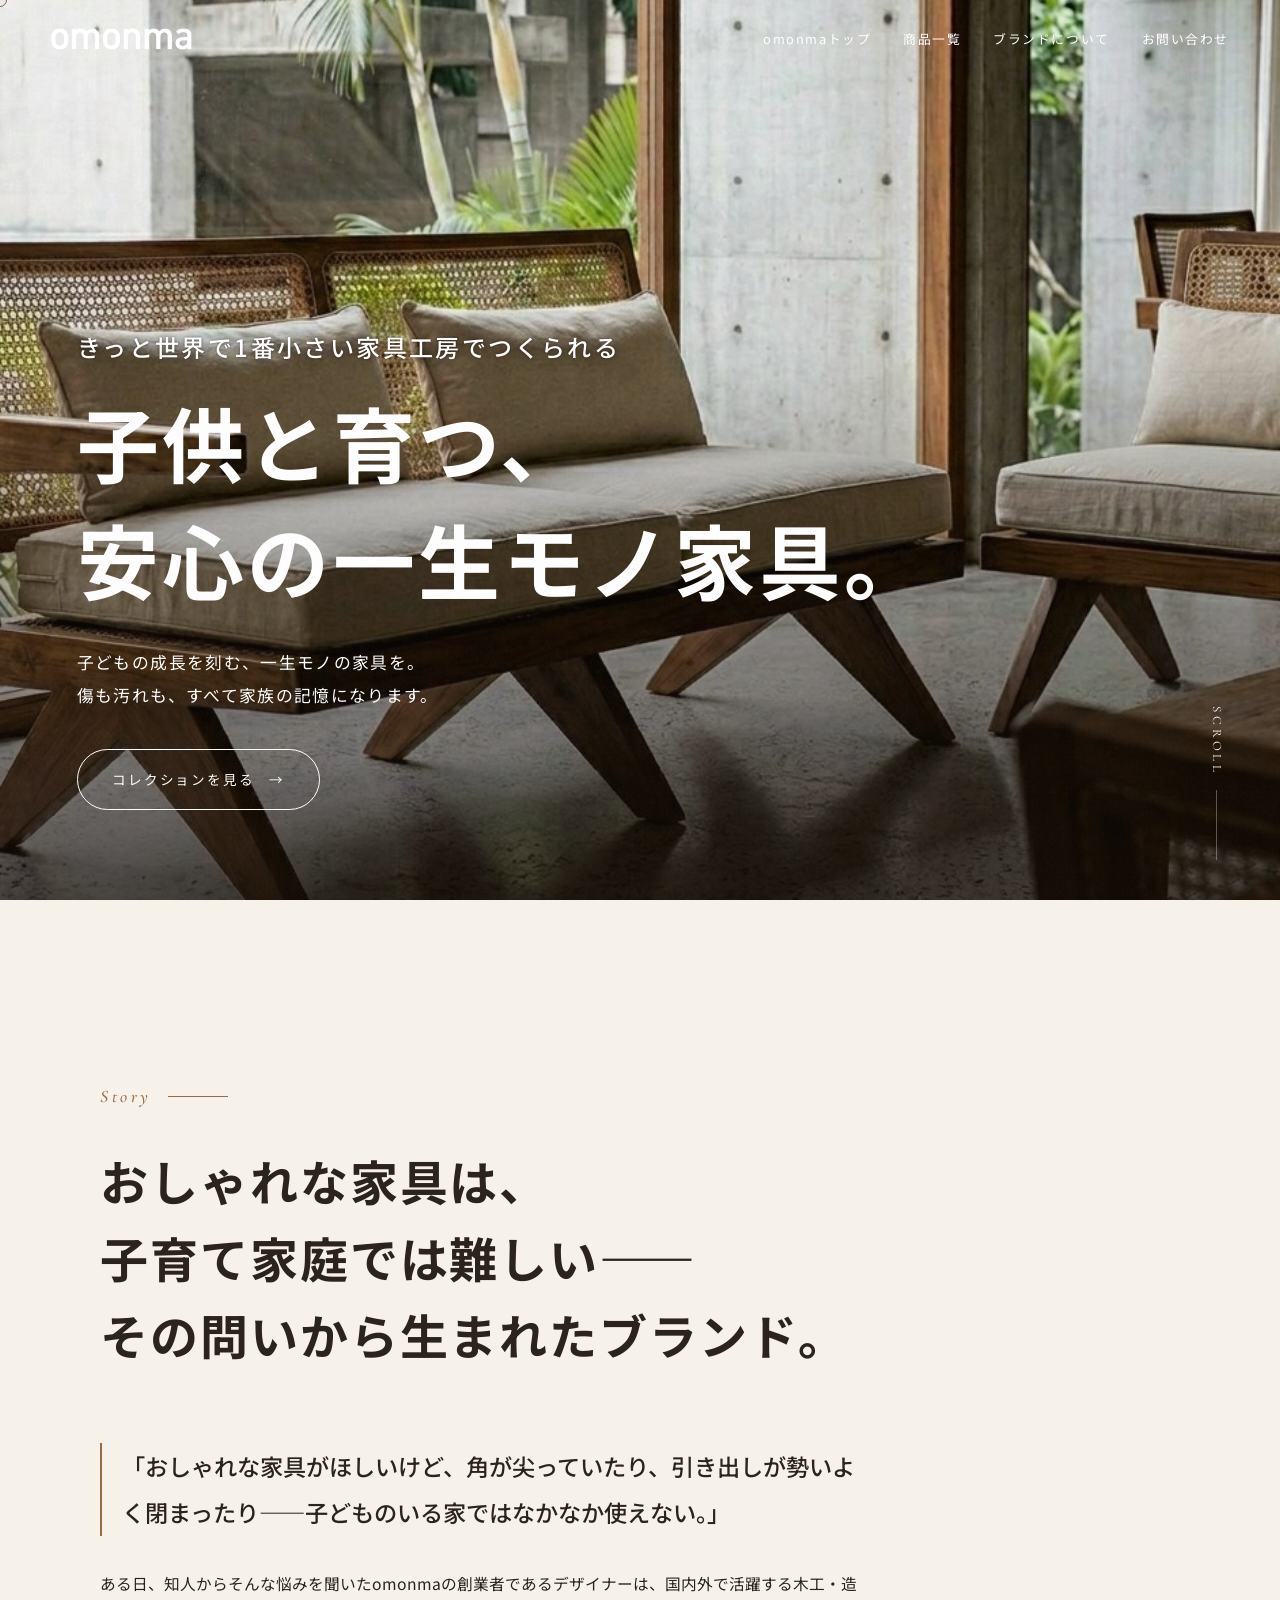
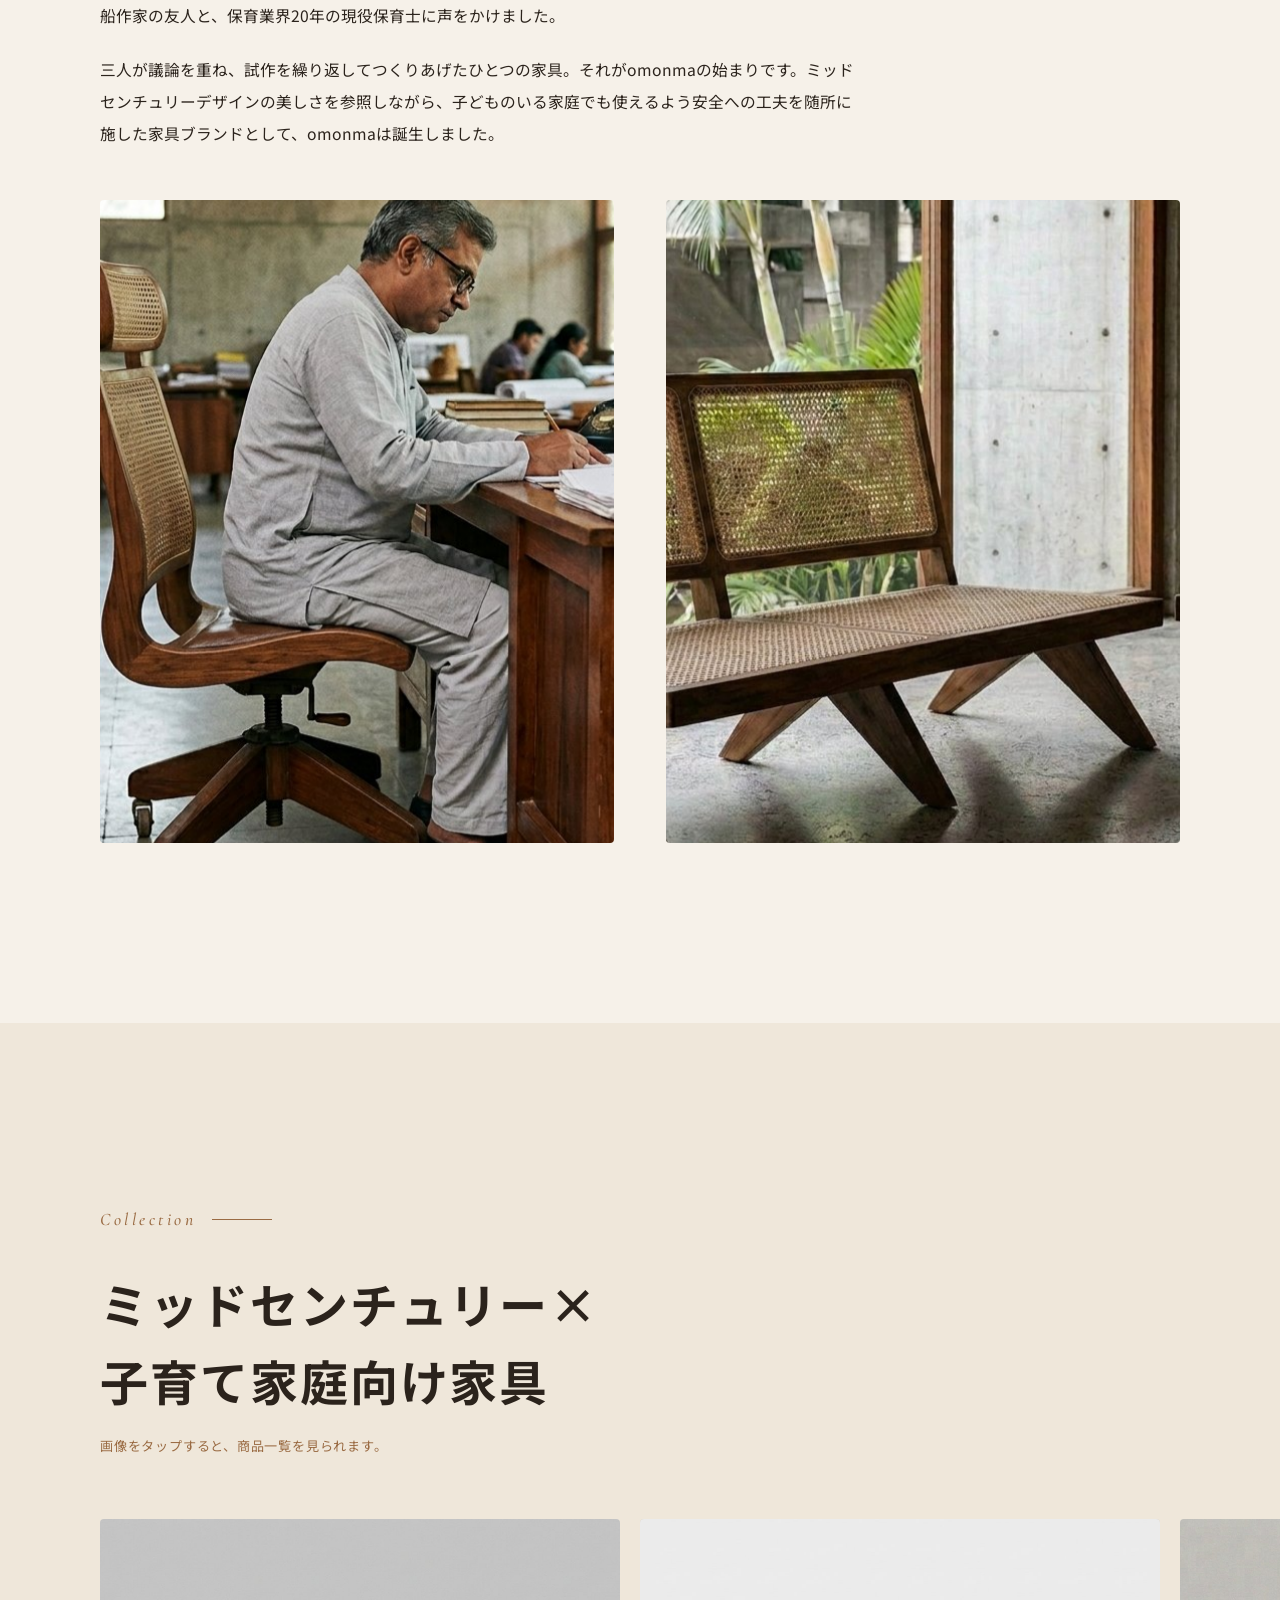
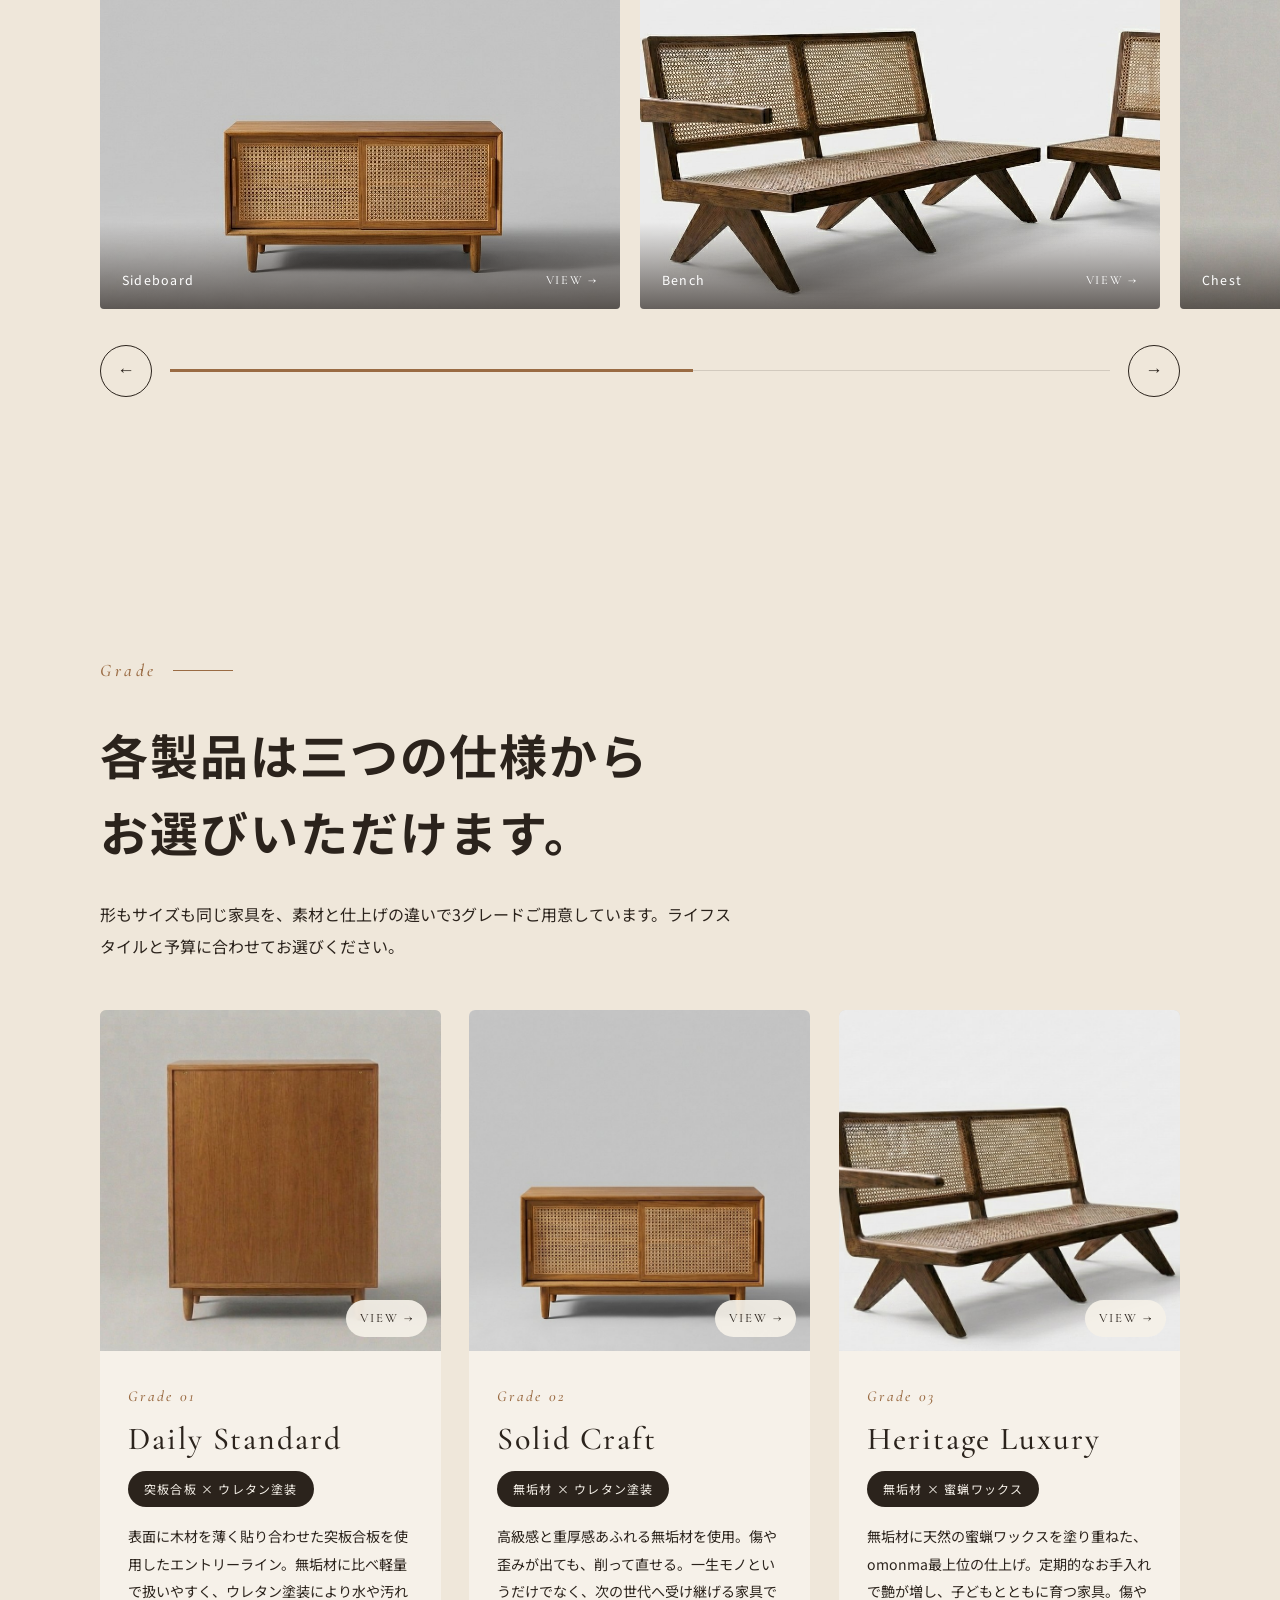
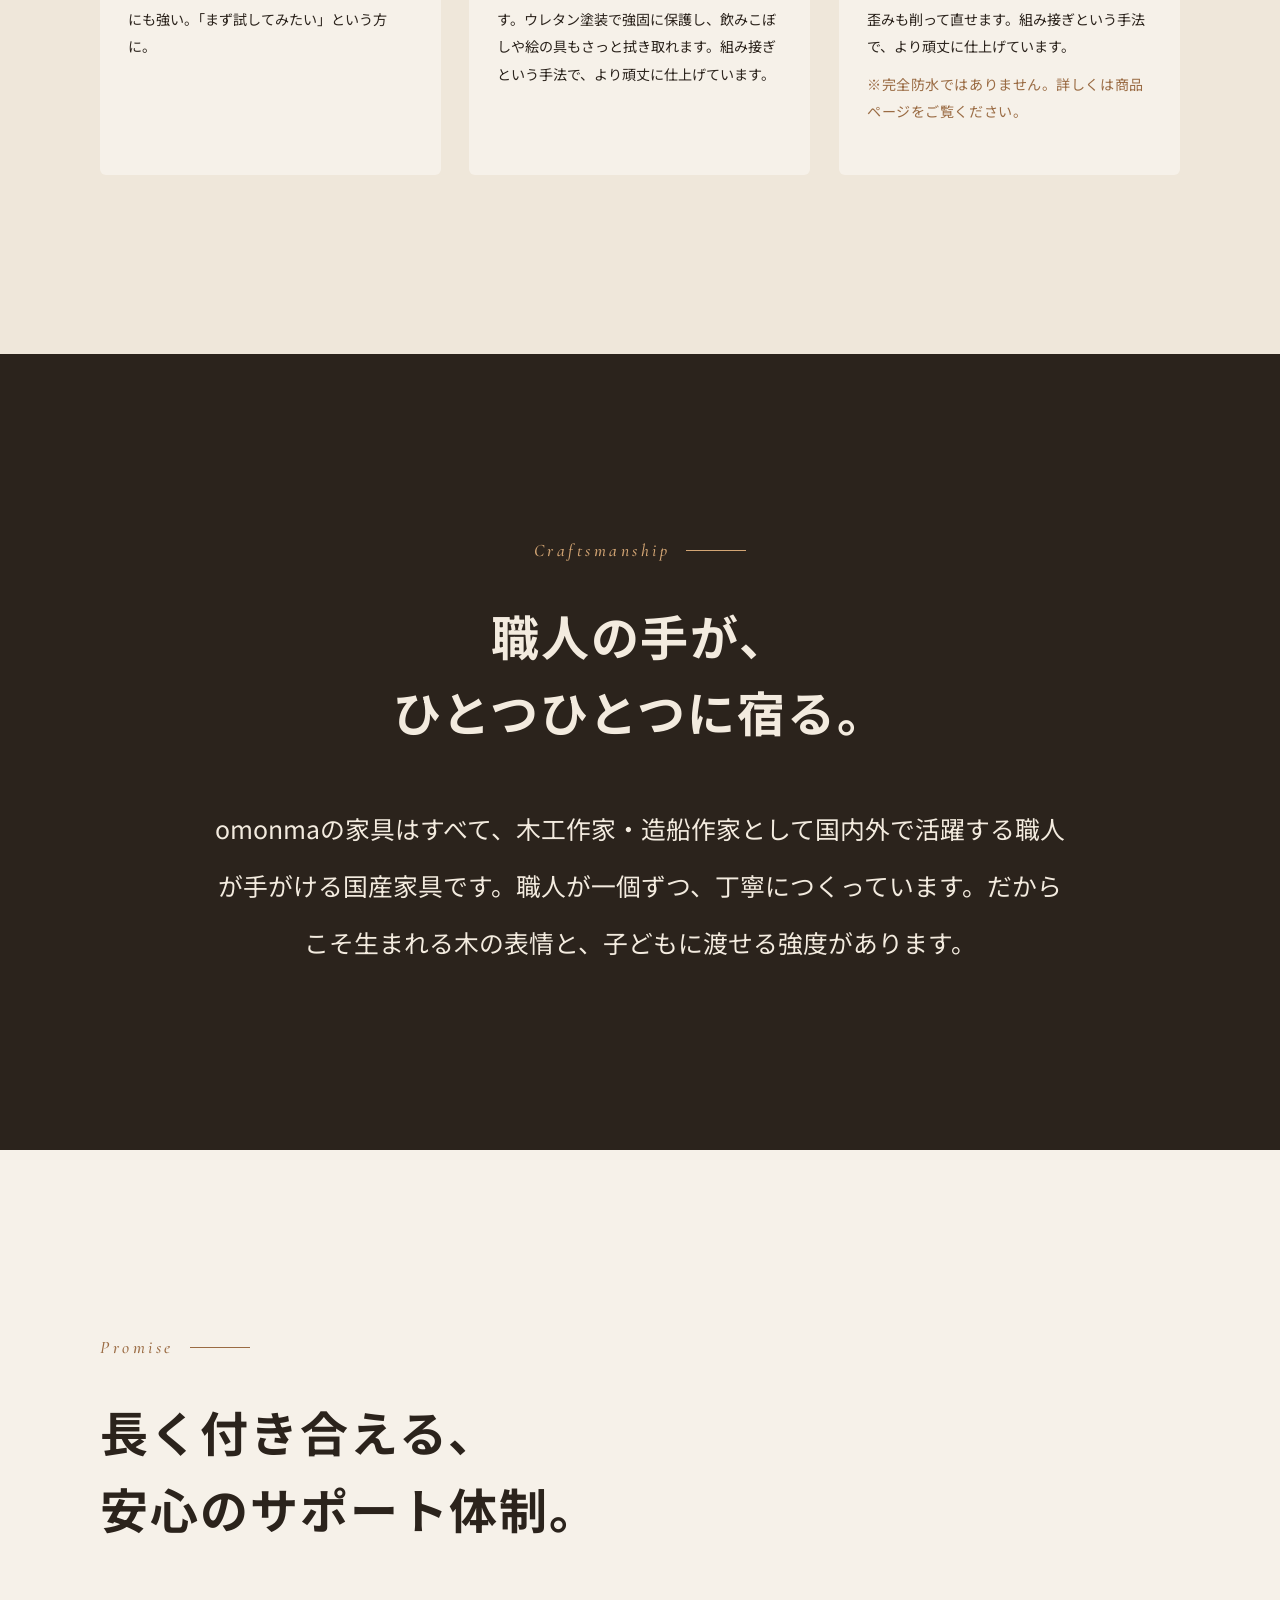
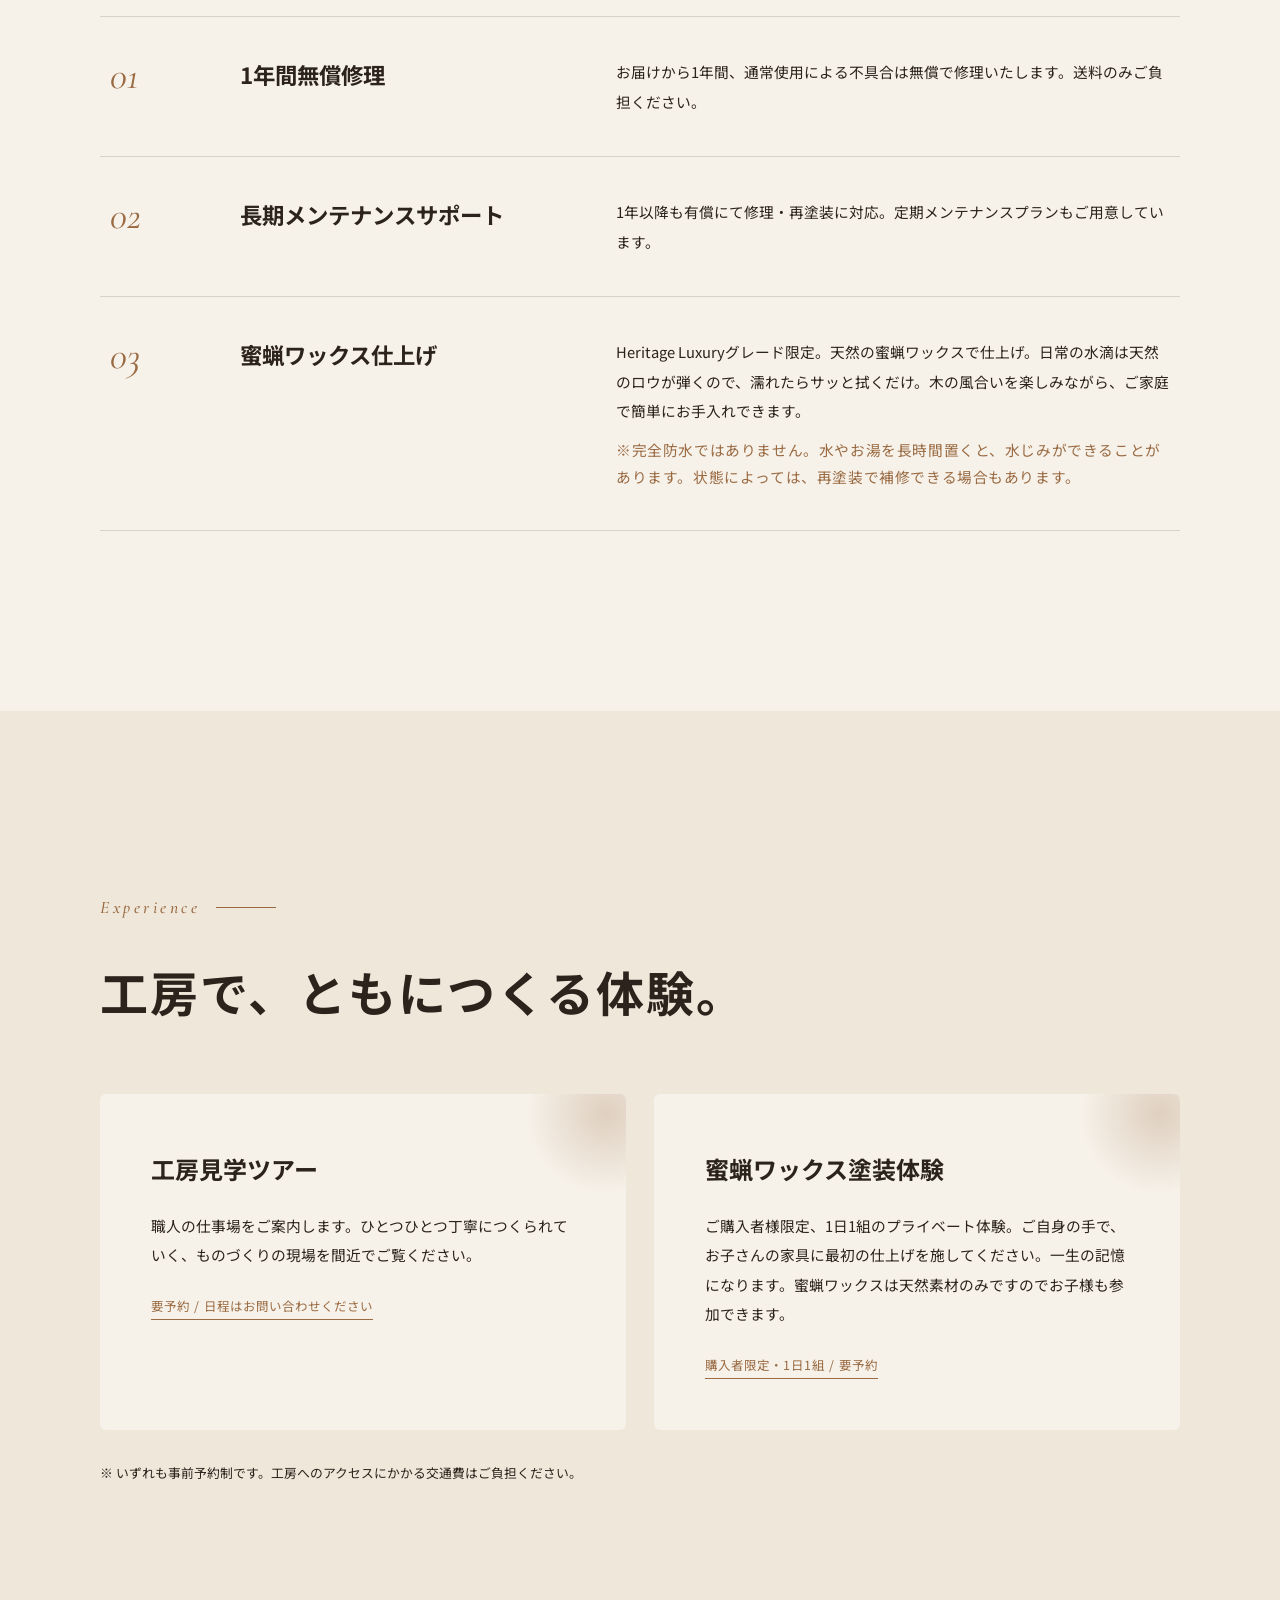
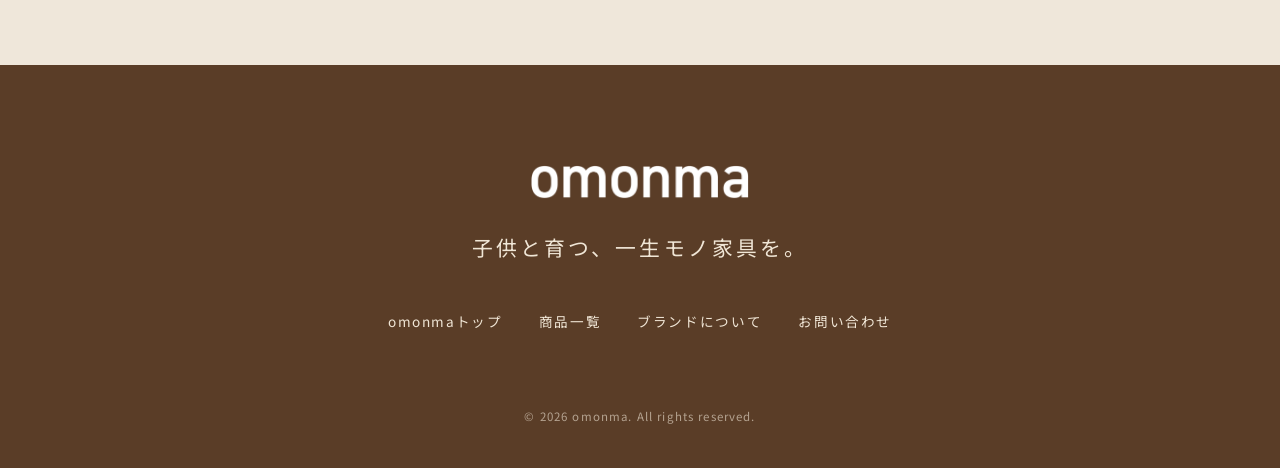
==== commit 96570ca1: "Heritage Luxuryカードの文章を短縮 Co-Authored-By: Claude Sonnet 5.5 <noreply@anthropic.com> Claude-Session: h" ====
--- a/index.html
+++ b/index.html
@@ -127,8 +127,8 @@
           <div class="grade-no">Grade 03</div>
           <h3>Heritage Luxury</h3>
           <span class="tag">無垢材 × 蜜蝋ワックス</span>
-          <p>高級感と重厚感あふれる無垢材に、自然素材の蜜蝋ワックスを塗り重ねた、omonma最上位の仕上げ。木の呼吸と素肌感はそのままに、天然のロウが日常の水滴を心地よく弾く。蜜蝋ワックスは定期的に塗り込むお手入れが必要ですが、そのたびに艶が増し、子どもの成長とともに育っていく家具です。傷や歪みが出ても削って直せる。子どもから、その子どもへと受け継がれる一生モノです。組み接ぎという手法で、より頑丈に仕上げています。</p>
-          <p class="wnote">※完全防水ではありません。水やお湯を長時間置くと、水じみができることがあります。状態によっては、再塗装で補修できる場合もあります。</p>
+          <p>無垢材に天然の蜜蝋ワックスを塗り重ねた、omonma最上位の仕上げ。定期的なお手入れで艶が増し、子どもとともに育つ家具。傷や歪みも削って直せます。組み接ぎという手法で、より頑丈に仕上げています。</p>
+          <p class="wnote">※完全防水ではありません。詳しくは商品ページをご覧ください。</p>
 
         </div>
       </article>
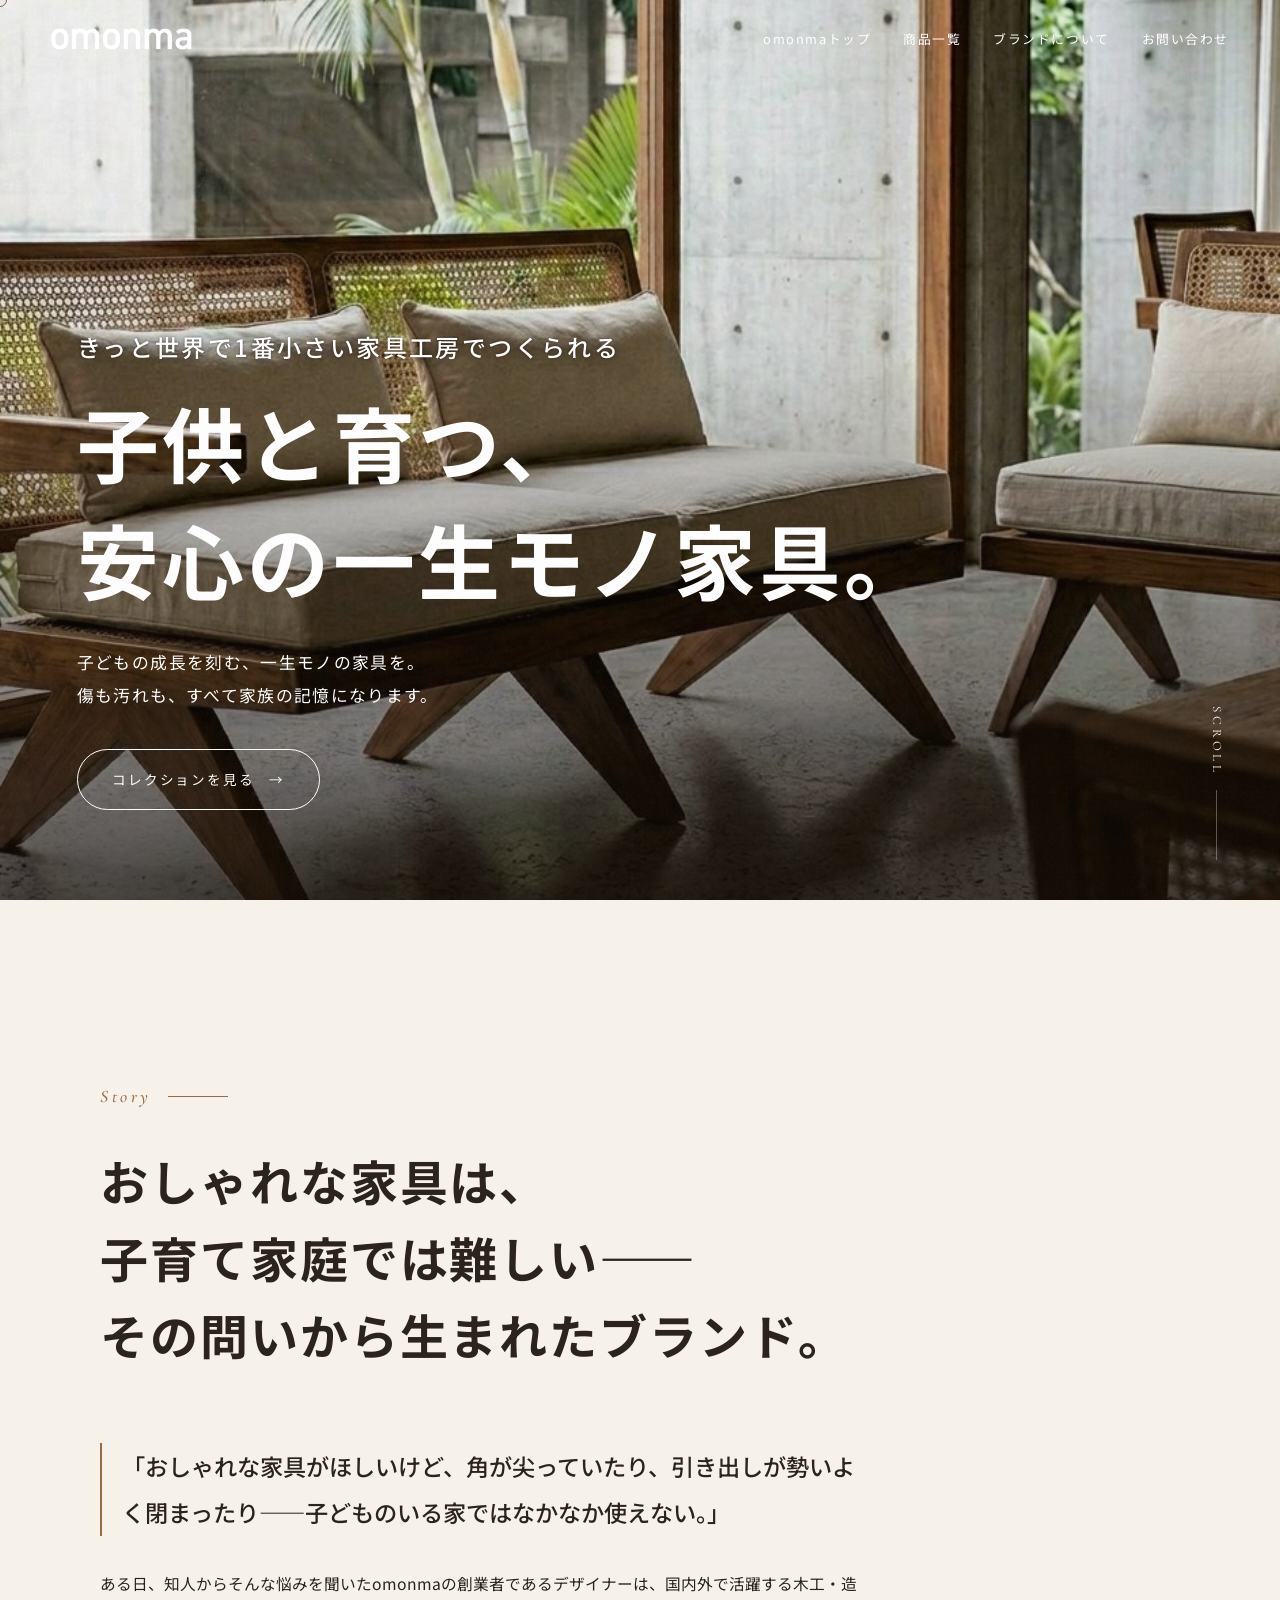
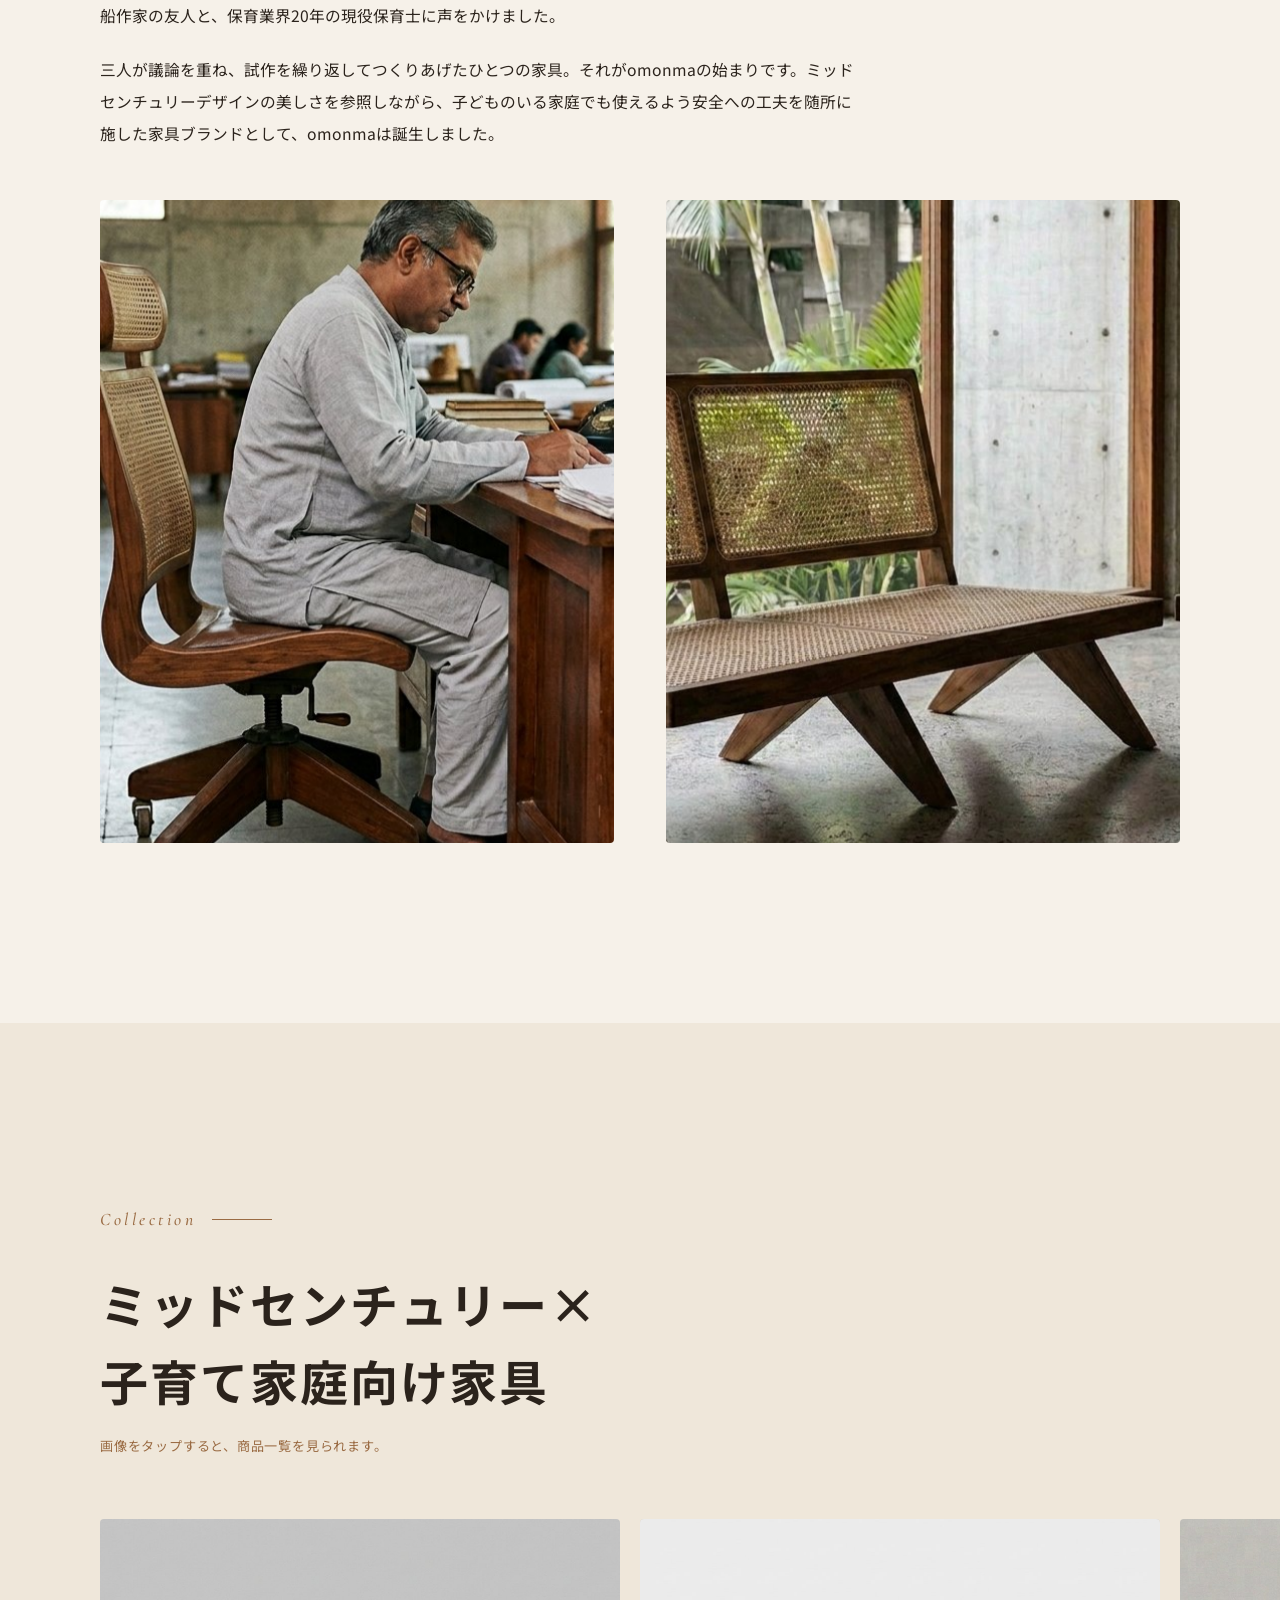
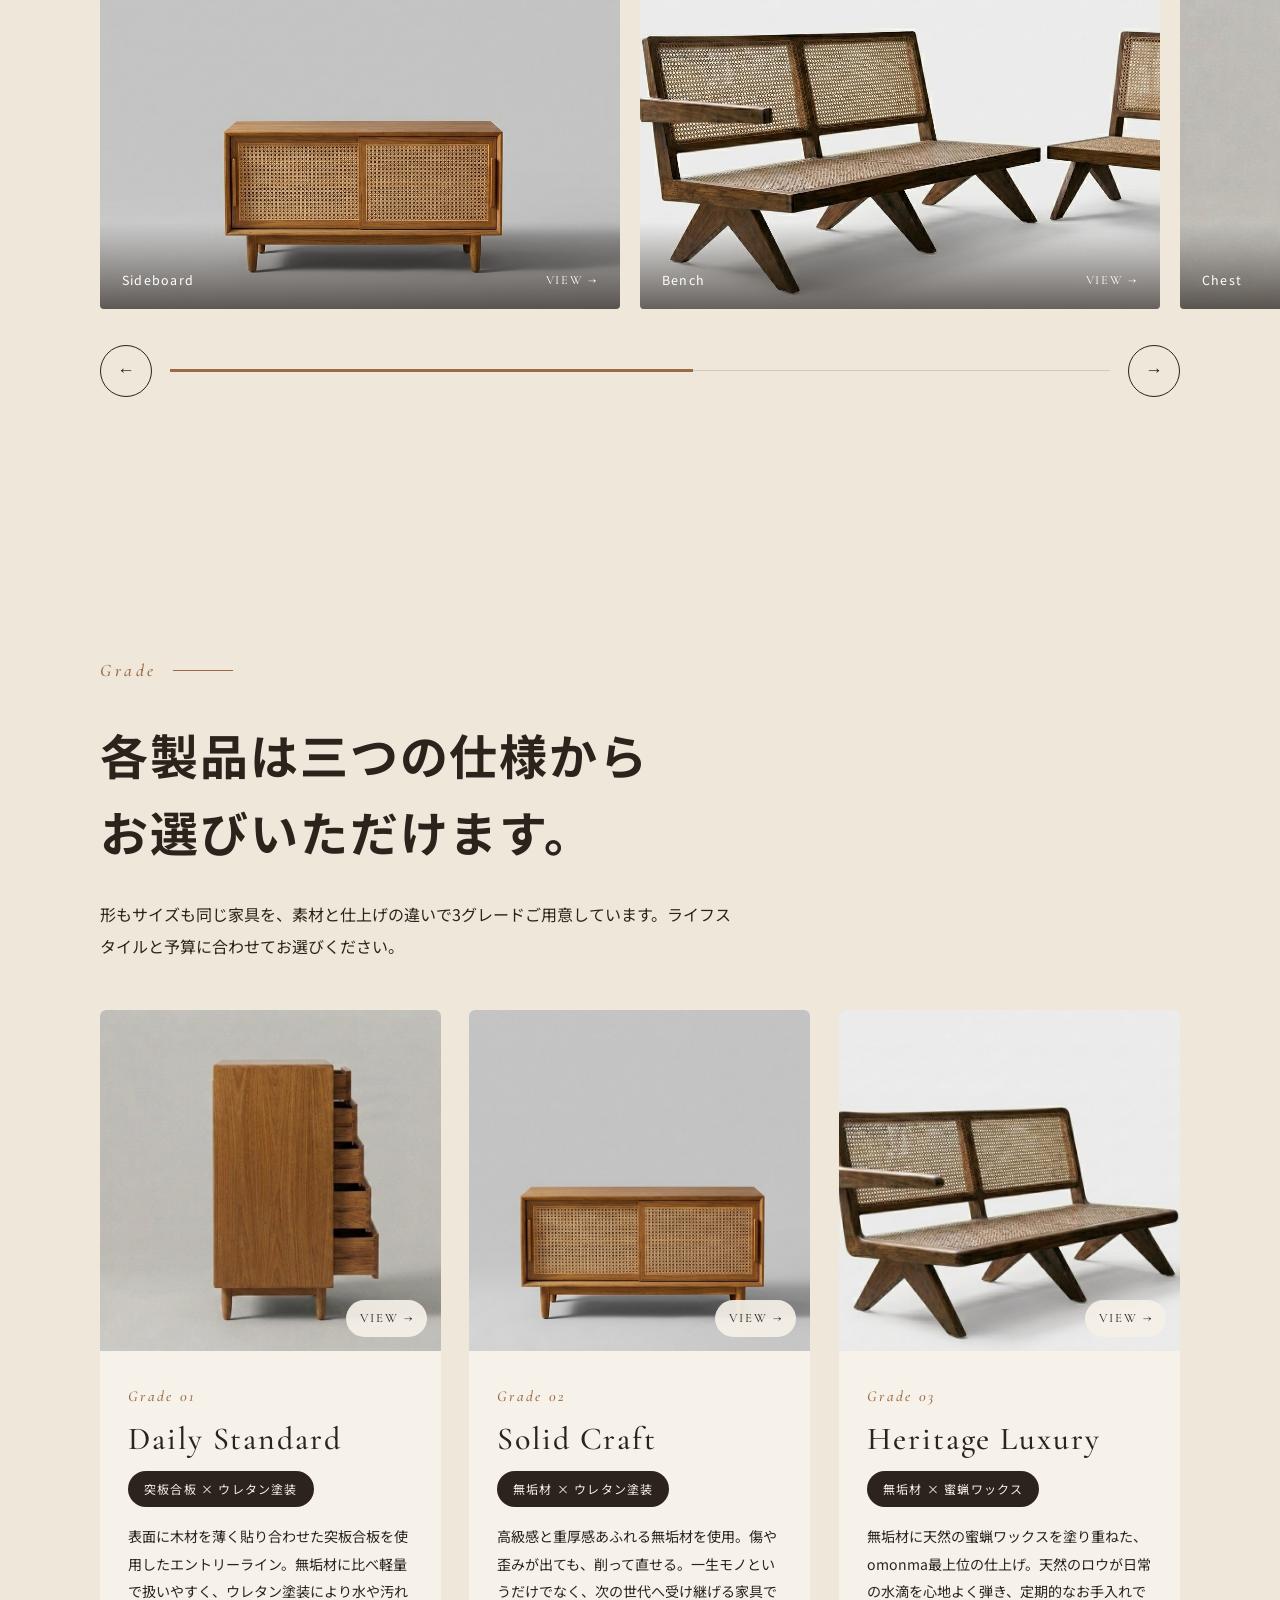
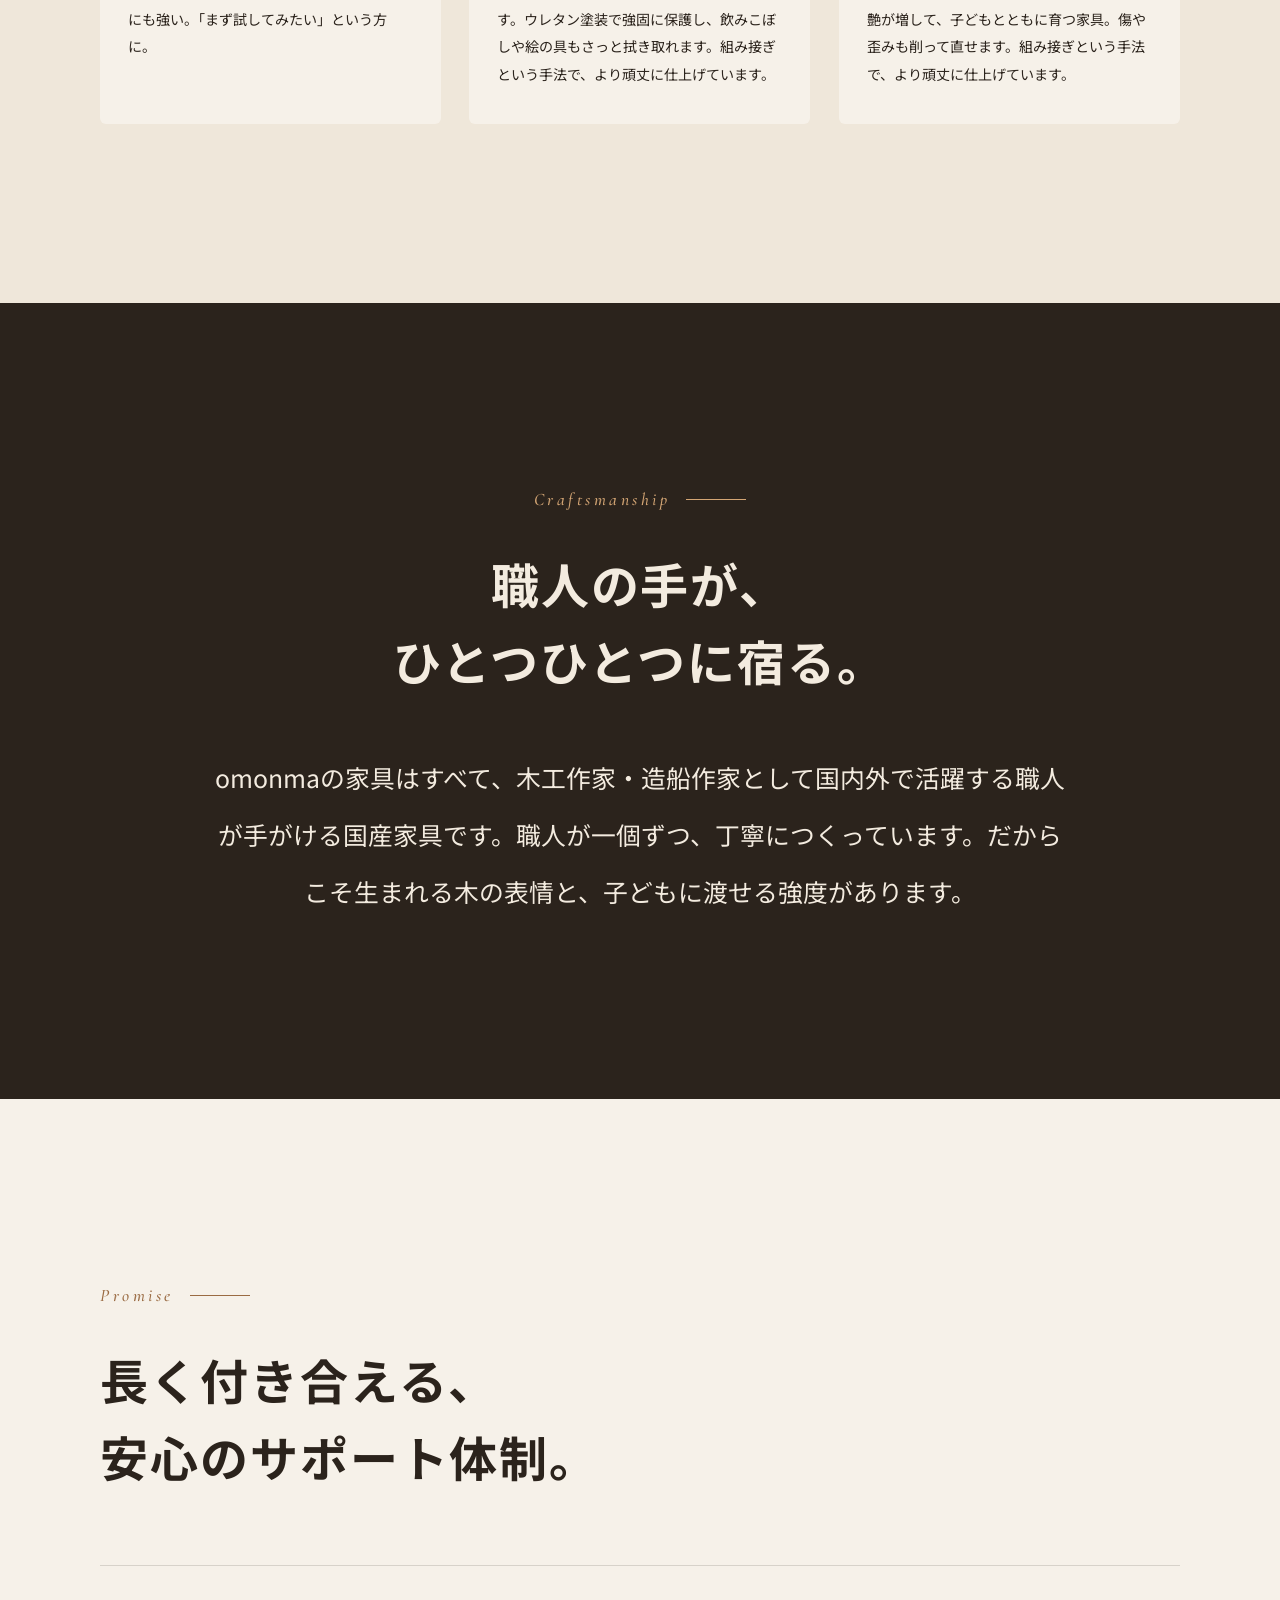
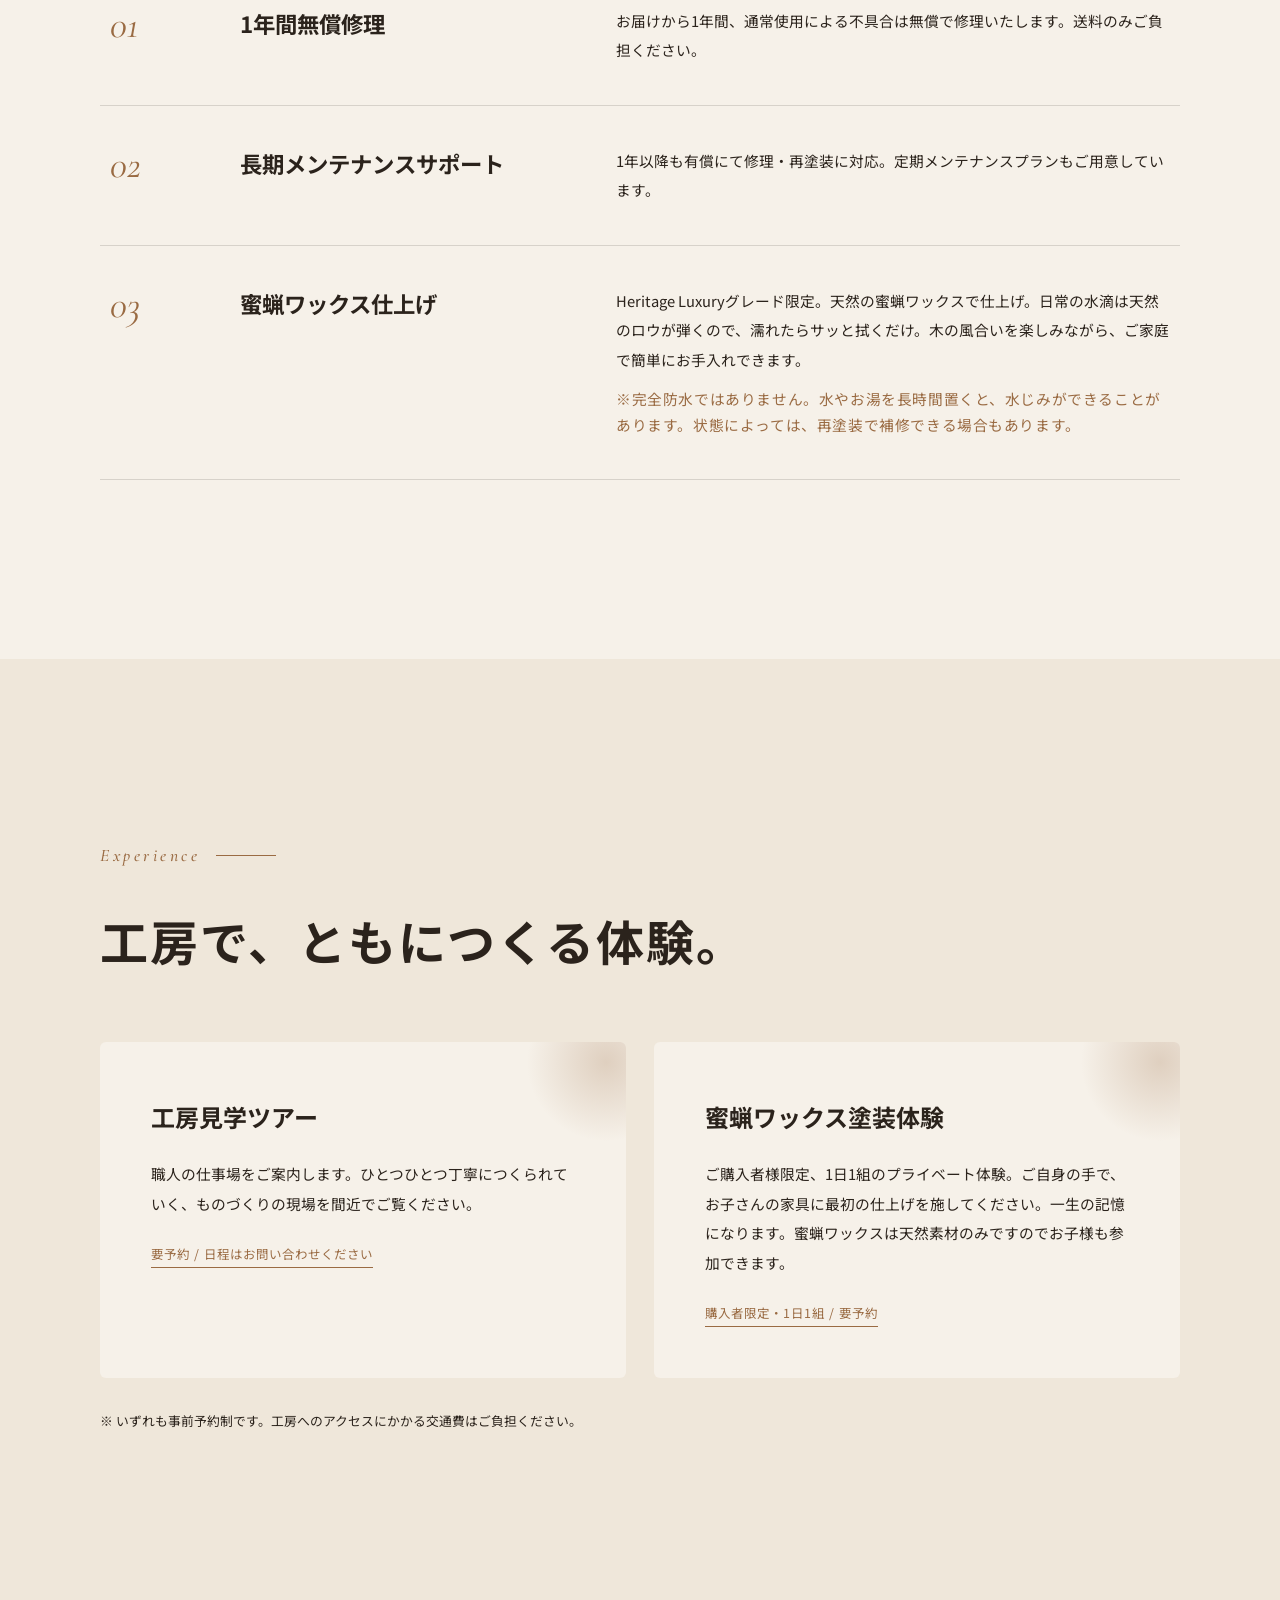
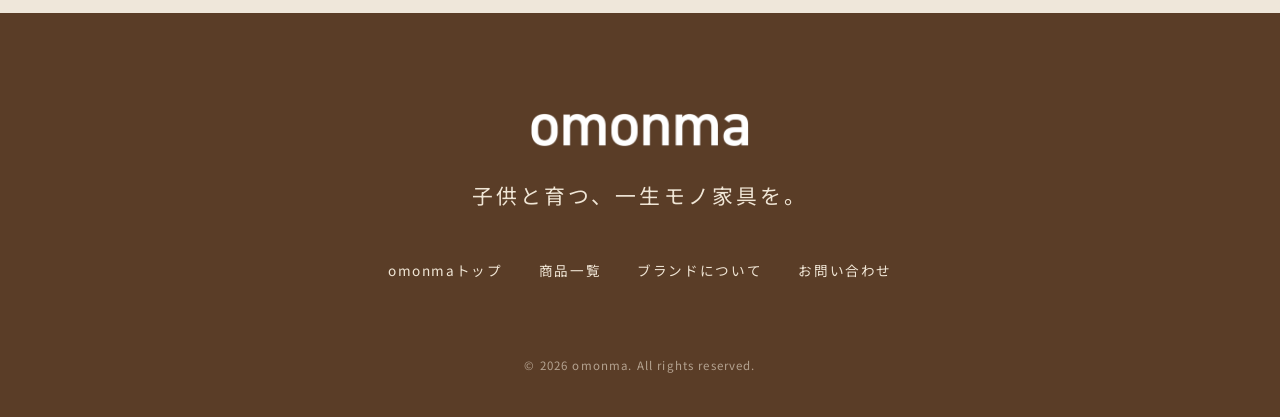
==== commit 0674a570: "トップのHeritage Luxuryカード：※注意書きを削除し撥水の説明を追加 Co-Authored-By: Claude Sonnet 5.5 <noreply@anthropic.com> C" ====
--- a/index.html
+++ b/index.html
@@ -127,8 +127,7 @@
           <div class="grade-no">Grade 03</div>
           <h3>Heritage Luxury</h3>
           <span class="tag">無垢材 × 蜜蝋ワックス</span>
-          <p>無垢材に天然の蜜蝋ワックスを塗り重ねた、omonma最上位の仕上げ。定期的なお手入れで艶が増し、子どもとともに育つ家具。傷や歪みも削って直せます。組み接ぎという手法で、より頑丈に仕上げています。</p>
-          <p class="wnote">※完全防水ではありません。詳しくは商品ページをご覧ください。</p>
+          <p>無垢材に天然の蜜蝋ワックスを塗り重ねた、omonma最上位の仕上げ。天然のロウが日常の水滴を心地よく弾き、定期的なお手入れで艶が増して、子どもとともに育つ家具。傷や歪みも削って直せます。組み接ぎという手法で、より頑丈に仕上げています。</p>
 
         </div>
       </article>
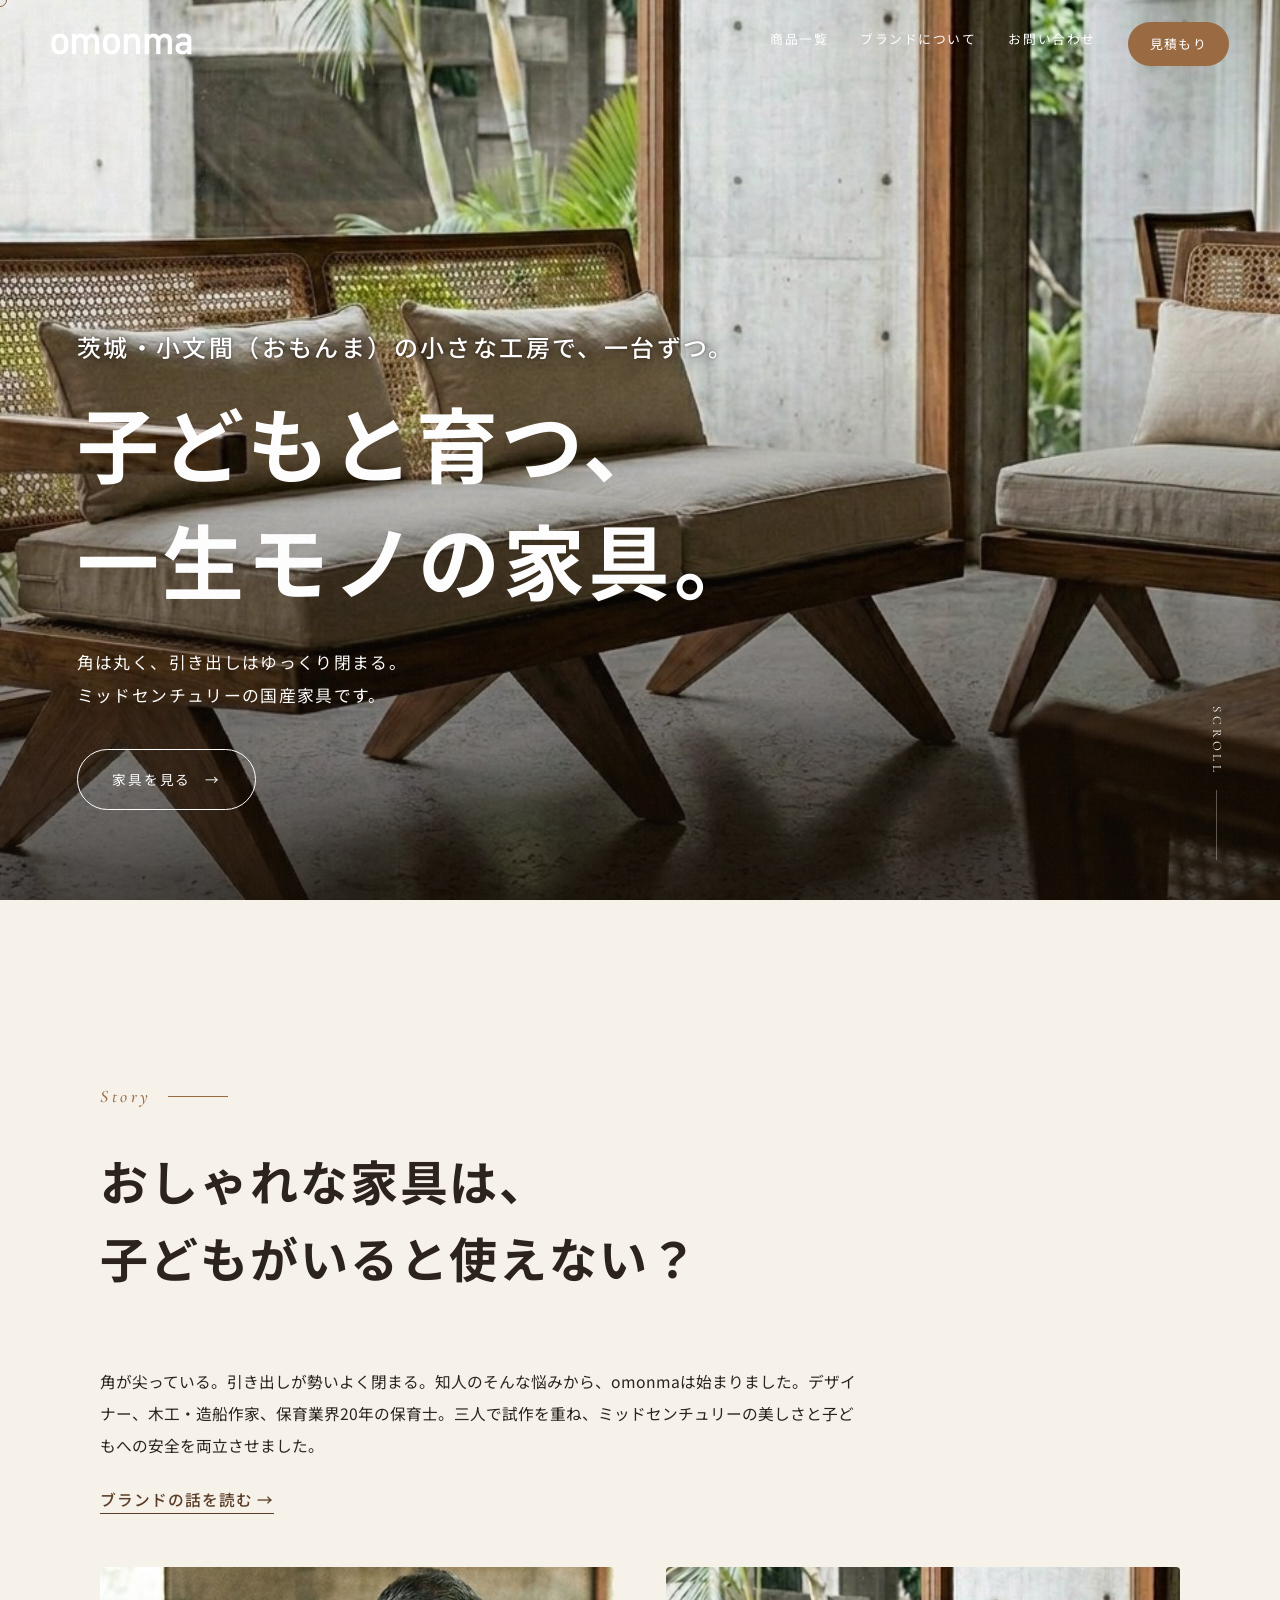
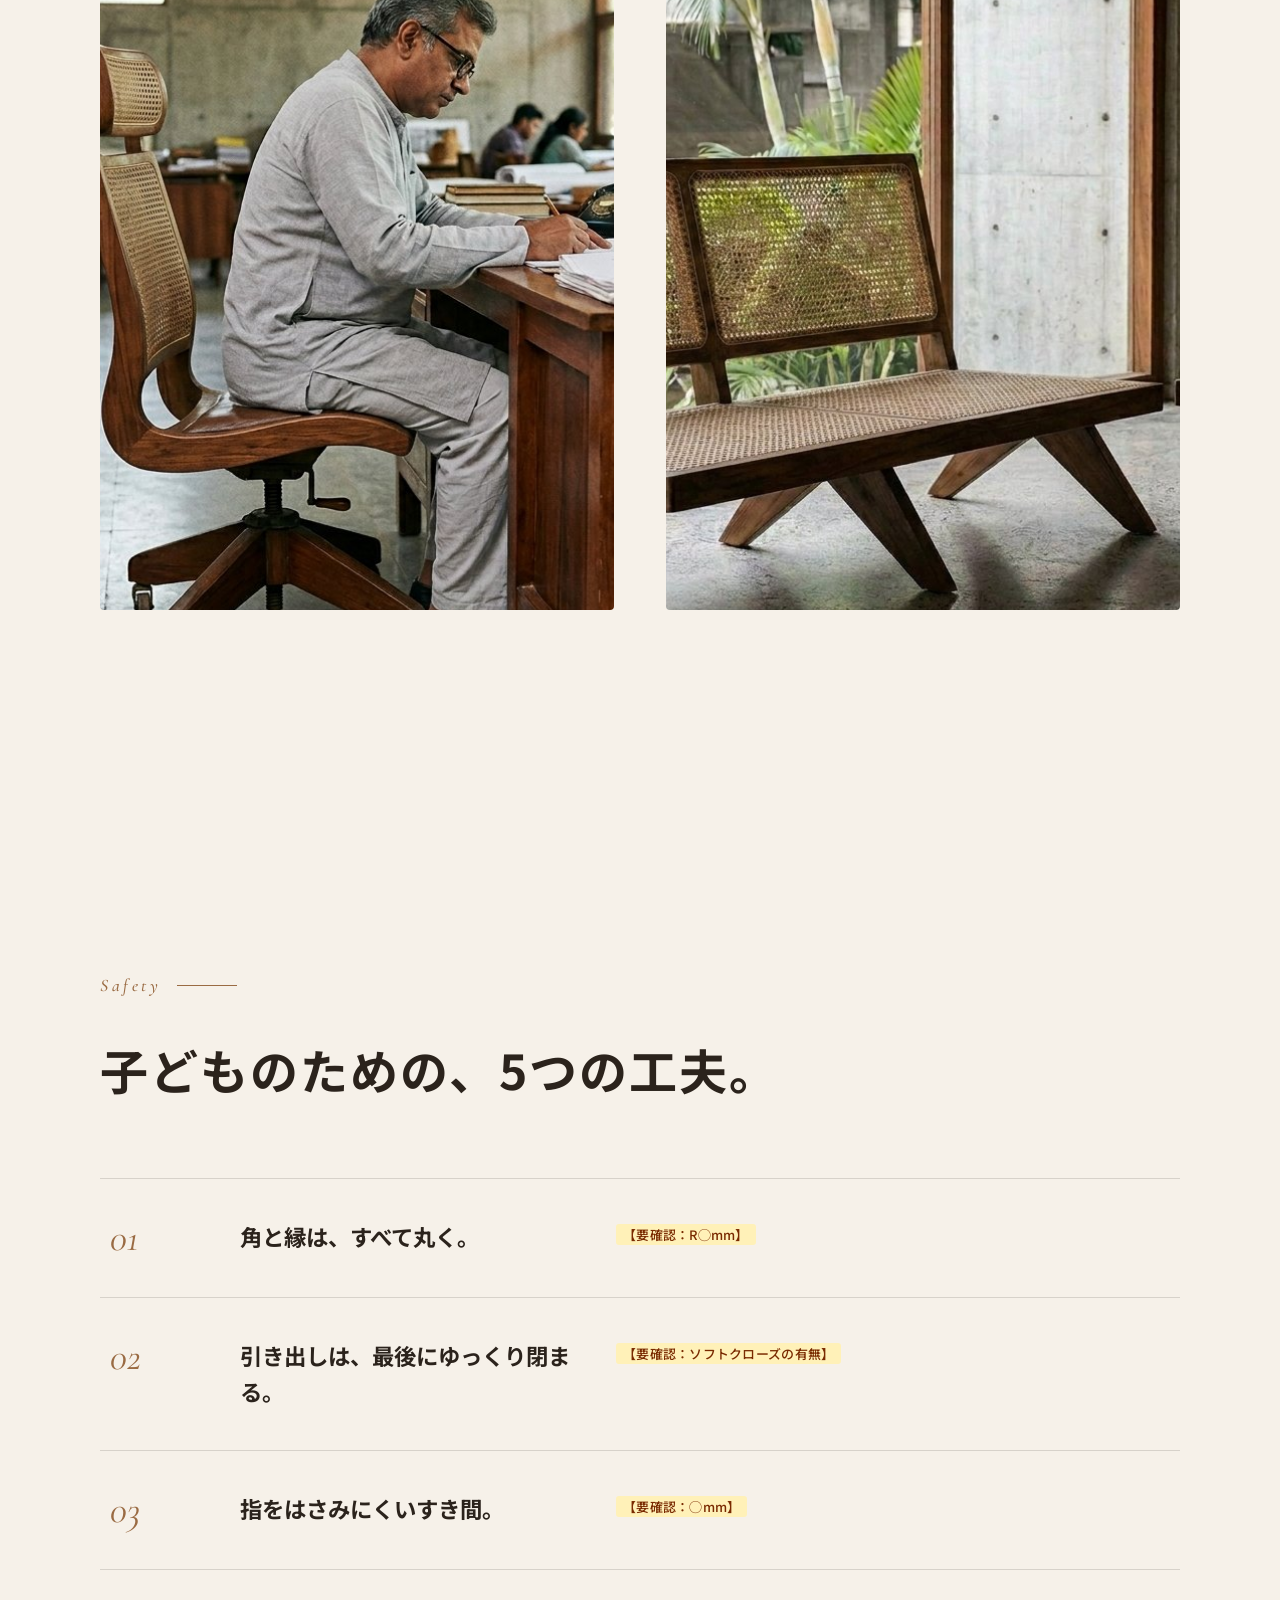
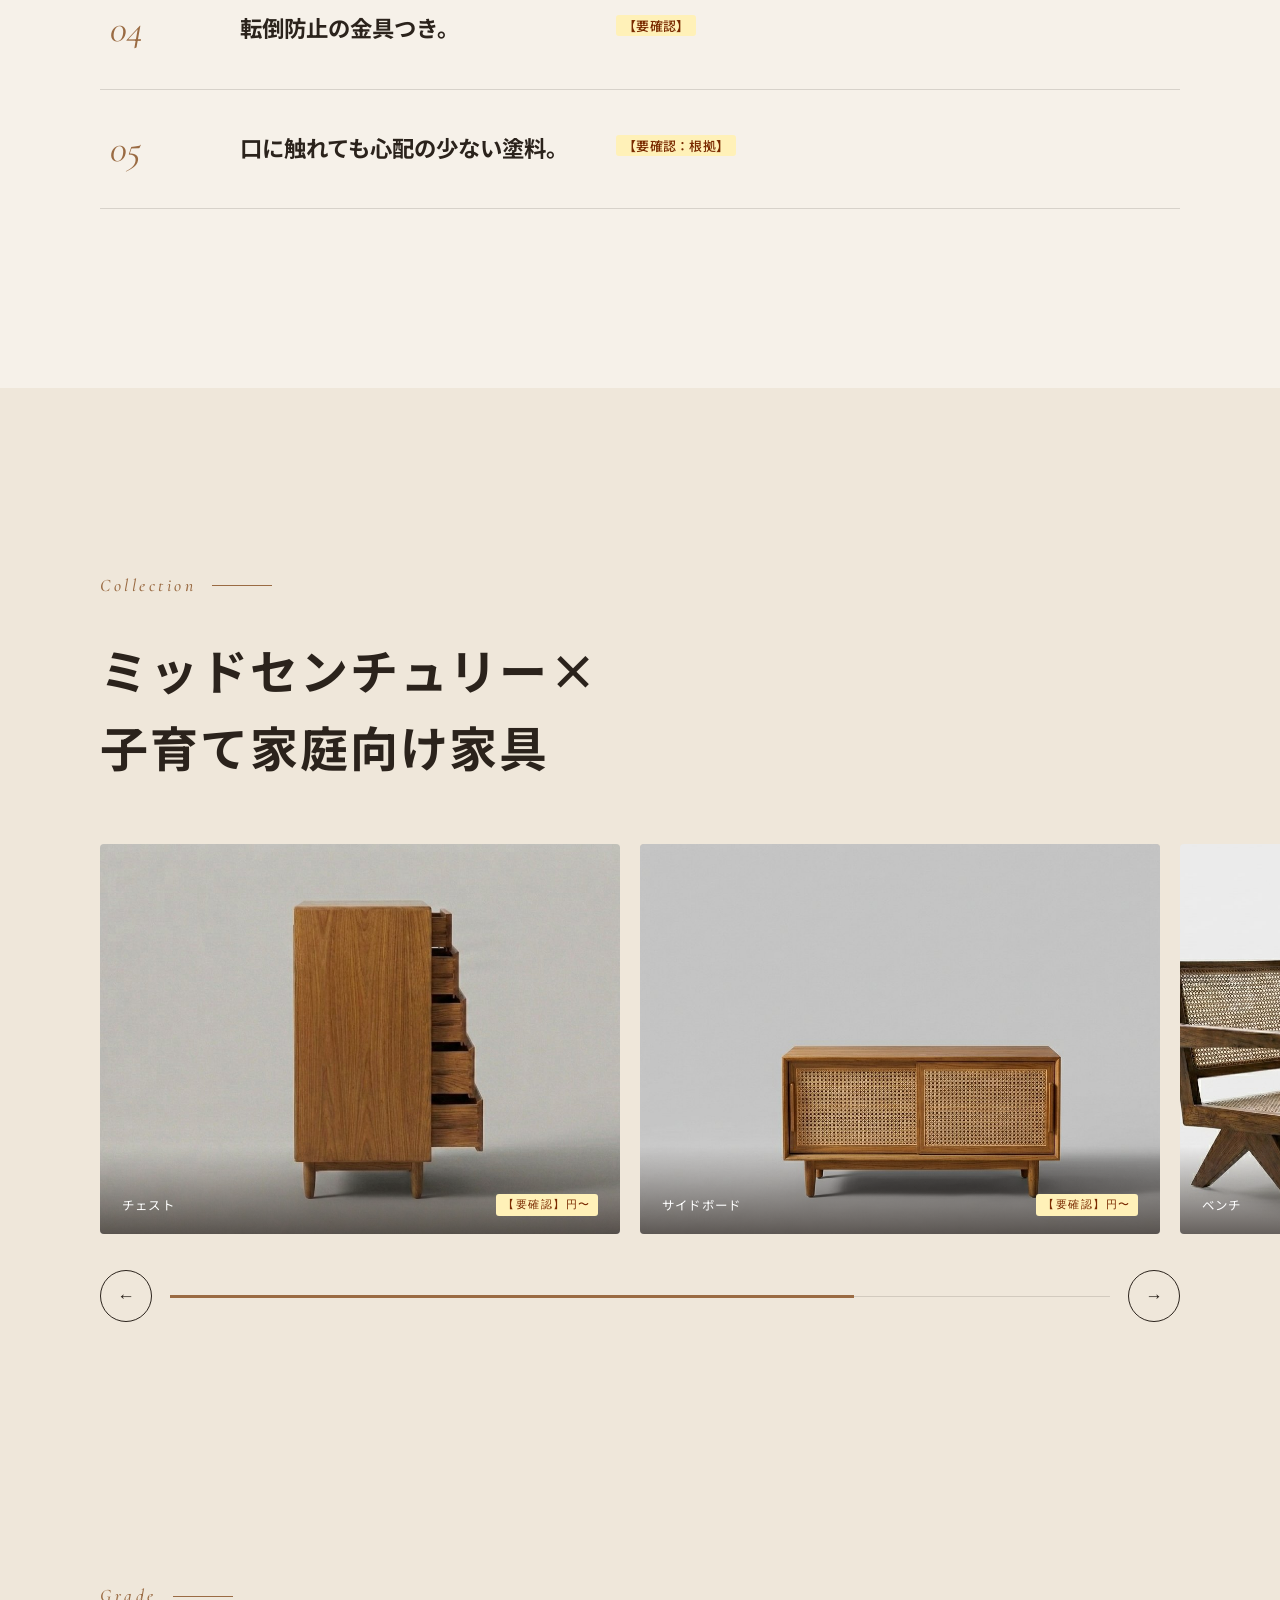
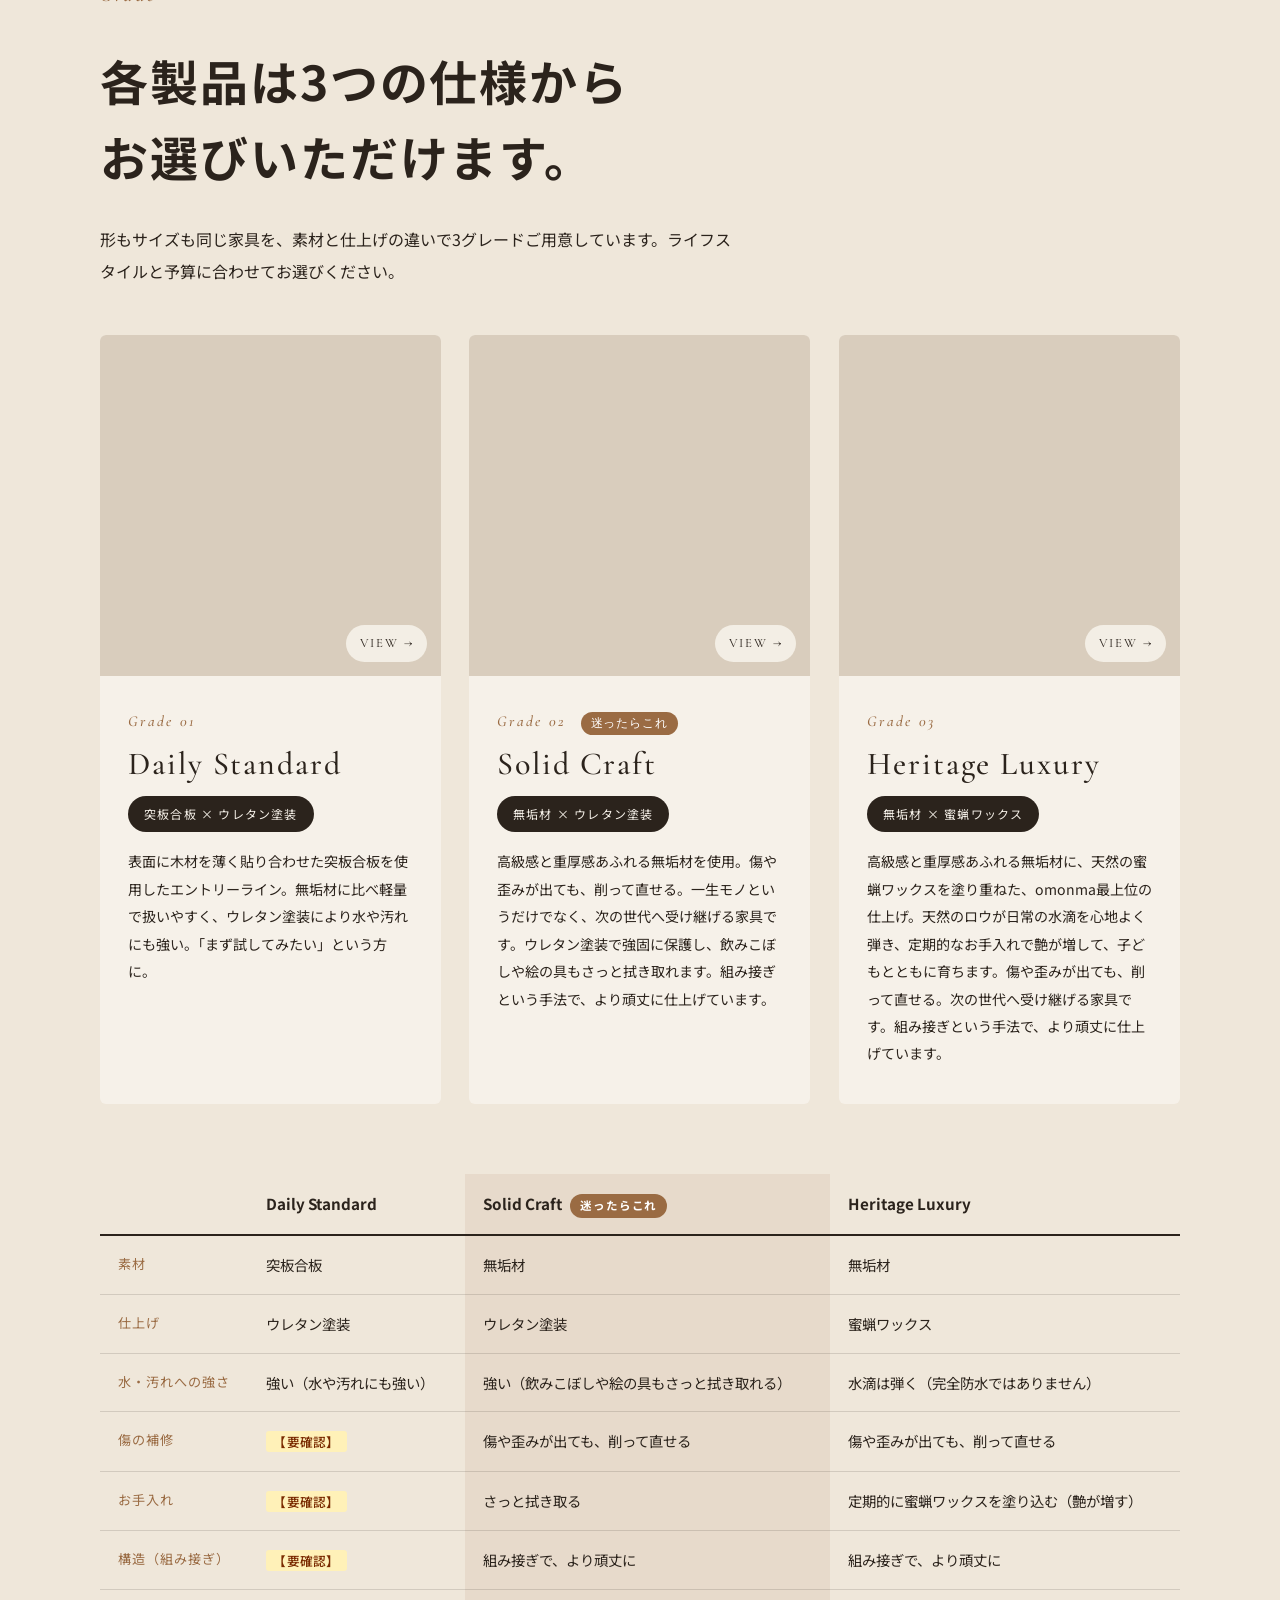
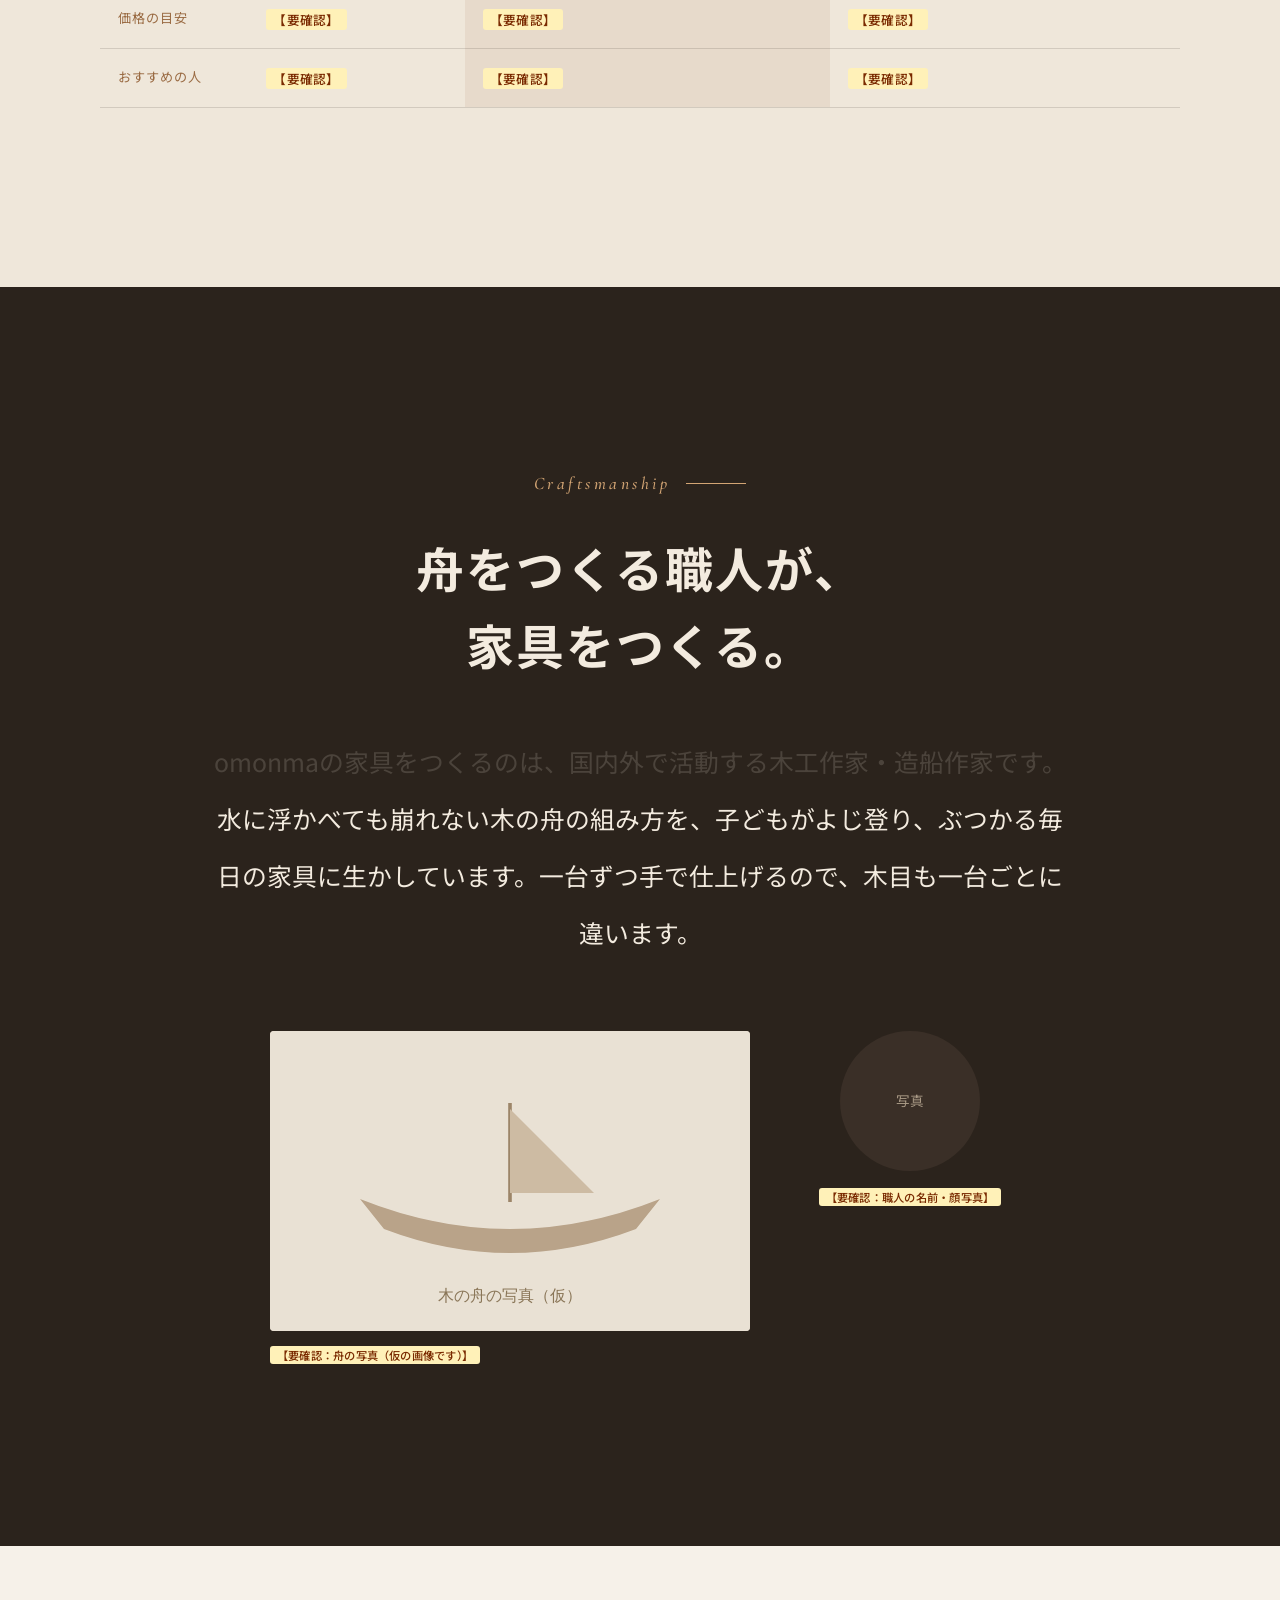
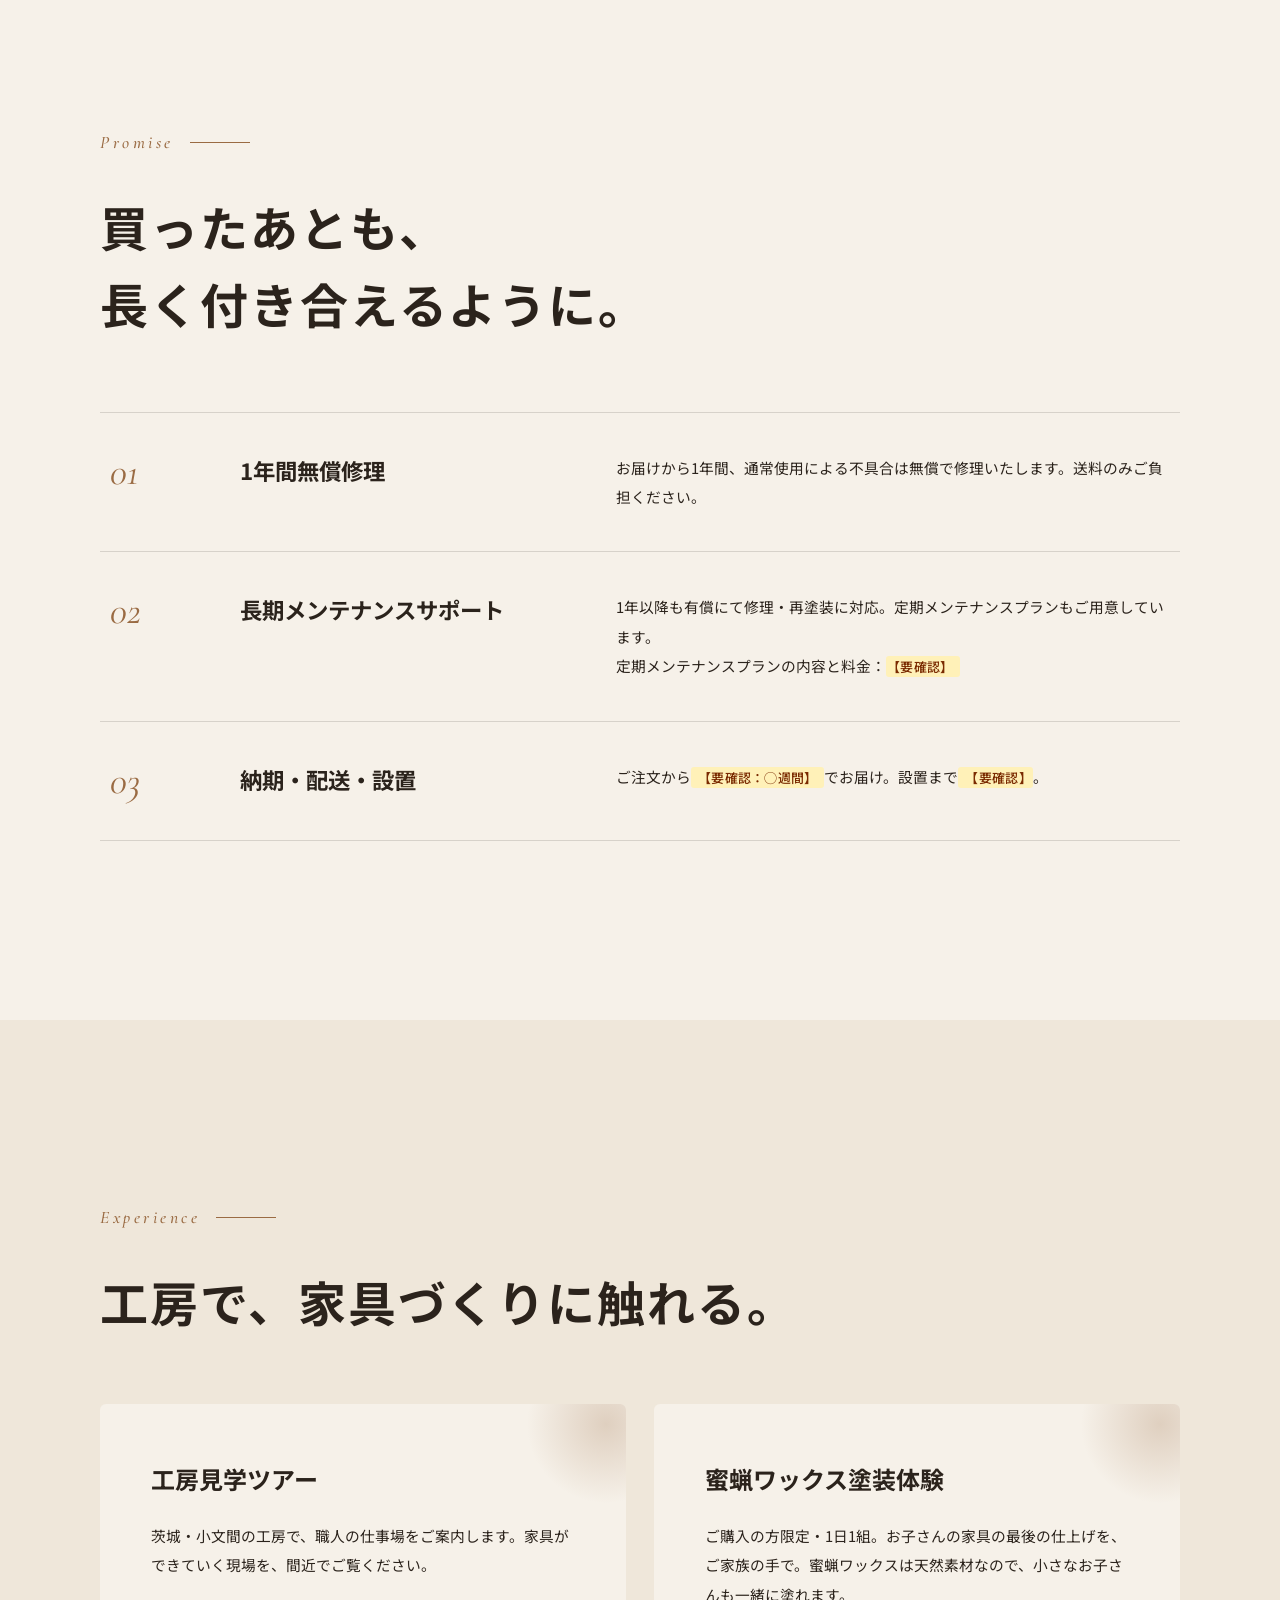
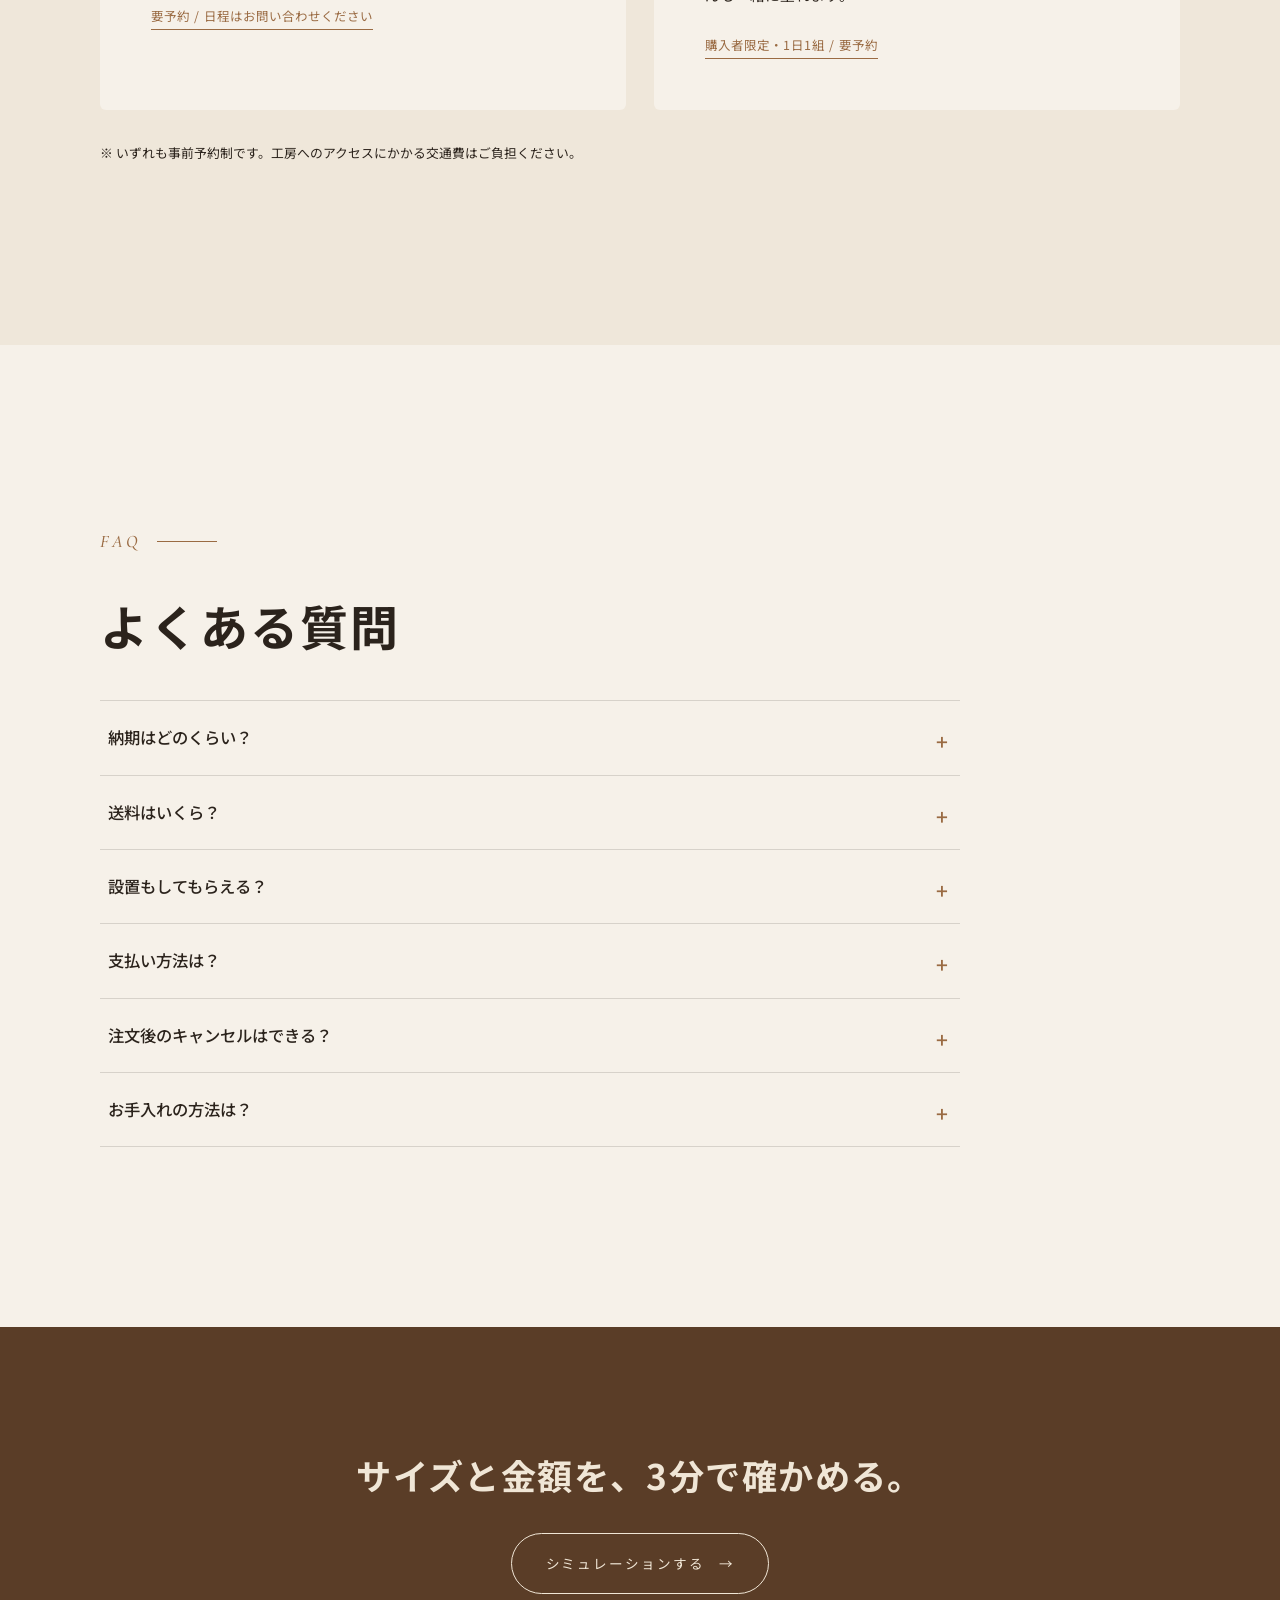
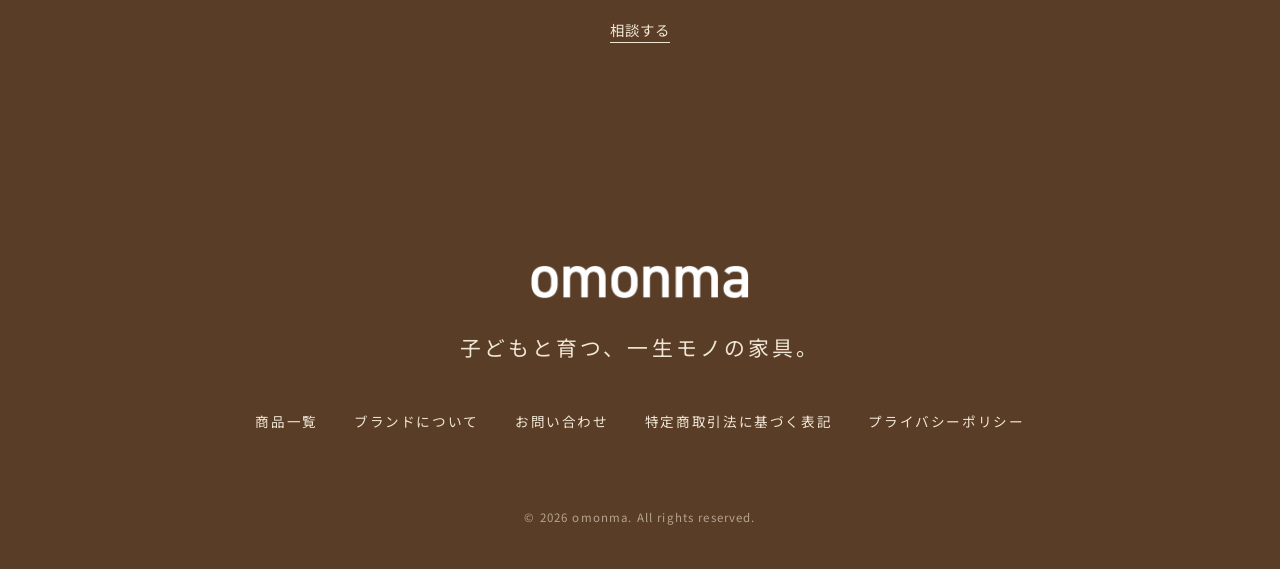
==== commit 1de0cf19: "トップ：キャッチコピー統一、子どものための工夫・FAQ・最後のボタンを追加、コレクション・グレード比較表・職人・サポート・工房体験を更新 Co-Authored-By: Claude Sonnet 5" ====
--- a/index.html
+++ b/index.html
@@ -3,7 +3,7 @@
 <head>
 <meta charset="UTF-8">
 <meta name="viewport" content="width=device-width, initial-scale=1.0, viewport-fit=cover">
-<title>omonma — 生まれた日から、ともに育つ家具。</title>
+<title>omonma｜子どもと育つ、一生モノの家具。</title>
 <meta name="description" content="子どもと育つ、安心の一生モノ家具。木工作家・造船作家が手がける国産家具ブランド omonma。">
 <link rel="preconnect" href="https://fonts.googleapis.com">
 <link rel="preconnect" href="https://fonts.gstatic.com" crossorigin>
@@ -18,12 +18,12 @@
 <div class="cursor" id="cursor"></div>
 
 <header class="top" id="header">
-  <a href="#" class="logo"><img class="lg lg-dark" src="images/logo-brown.png" alt="omonma"><img class="lg lg-light" src="images/logo-white.png" alt="" aria-hidden="true"></a>
+  <a href="index.html" class="logo"><img class="lg lg-dark" src="images/logo-brown.png" alt="omonma"><img class="lg lg-light" src="images/logo-white.png" alt="" aria-hidden="true"></a>
   <nav>
-    <a href="index.html">omonmaトップ</a>
     <a href="products.html">商品一覧</a>
     <a href="about.html">ブランドについて</a>
     <a href="https://omonma.jp/contact.html">お問い合わせ</a>
+    <a href="https://omonma.jp/contact.html" class="nav-cta">見積もり</a>
   </nav>
   <button class="menu-btn" id="menuBtn" type="button" aria-label="メニュー" aria-expanded="false"><i></i><i></i></button>
 </header>
@@ -32,13 +32,14 @@
 <section class="hero" id="hero">
   <div class="hero-img" data-speed="0.25"><img src="images/p05.jpg" fetchpriority="high" decoding="async" alt="ケーン張りのベンチと椅子が並ぶ、コンクリートと木のリビング"></div>
   <div class="hero-text" id="heroText">
-    <p class="eyebrow fade">きっと世界で1番小さい家具工房でつくられる</p>
+    <p class="eyebrow fade">茨城・小文間（おもんま）の小さな工房で、一台ずつ。</p>
     <h1>
-      <span class="line"><span>子供と育つ、</span></span>
-      <span class="line"><span>安心の一生モノ家具。</span></span>
+      <span class="line"><span>子どもと育つ、</span></span>
+      <span class="line"><span>一生モノの家具。</span></span>
     </h1>
-    <p class="fade" style="transition-delay:.7s">子どもの成長を刻む、一生モノの家具を。<br>傷も汚れも、すべて家族の記憶になります。</p>
-    <a href="#items" class="btn fade magnetic" style="transition-delay:.9s">コレクションを見る <span class="arr">→</span></a>
+    <!-- 【要確認】角の丸み・ソフトクローズ（引き出しがゆっくり閉まる）は、実際の仕様を確認してから文言を確定すること -->
+    <p class="fade" style="transition-delay:.7s">角は丸く、引き出しはゆっくり閉まる。<br>ミッドセンチュリーの国産家具です。</p>
+    <a href="#items" class="btn fade magnetic" style="transition-delay:.9s">家具を見る <span class="arr">→</span></a>
   </div>
   <div class="scroll-hint">SCROLL<i></i></div>
 </section>
@@ -47,14 +48,11 @@
 <section class="pad" id="story">
   <div class="wrap">
     <div class="rv"><div class="label">Story</div></div>
-    <h2 class="rv">
-      おしゃれな家具は、<br>子育て家庭では難しい——<br>その問いから生まれたブランド。
-    </h2>
+    <h2 class="rv">おしゃれな家具は、<br>子どもがいると使えない？</h2>
 
     <div class="story-text">
-      <p class="quote rv">「おしゃれな家具がほしいけど、角が尖っていたり、引き出しが勢いよく閉まったり——子どものいる家ではなかなか使えない。」</p>
-      <p class="rv">ある日、知人からそんな悩みを聞いたomonmaの創業者であるデザイナーは、国内外で活躍する木工・造船作家の友人と、保育業界20年の現役保育士に声をかけました。</p>
-      <p class="rv">三人が議論を重ね、試作を繰り返してつくりあげたひとつの家具。それがomonmaの始まりです。ミッドセンチュリーデザインの美しさを参照しながら、子どものいる家庭でも使えるよう安全への工夫を随所に施した家具ブランドとして、omonmaは誕生しました。</p>
+      <p class="rv">角が尖っている。引き出しが勢いよく閉まる。知人のそんな悩みから、omonmaは始まりました。デザイナー、木工・造船作家、保育業界20年の保育士。三人で試作を重ね、ミッドセンチュリーの美しさと子どもへの安全を両立させました。</p>
+      <p class="rv"><a href="about.html" class="more-link">ブランドの話を読む →</a></p>
     </div>
 
     <div class="story-photos">
@@ -68,20 +66,34 @@
   </div>
 </section>
 
+<!-- 子どものための工夫 -->
+<section class="pad safety" id="safety">
+  <div class="wrap">
+    <div class="rv"><div class="label">Safety</div></div>
+    <h2 class="rv">子どものための、5つの工夫。</h2>
+    <!-- 【要確認】実際に採用している工夫だけを残すこと。仕様が確認できない項目は削除する -->
+    <div class="promise-list">
+      <div class="p-item rv"><div class="p-no">01</div><h3>角と縁は、すべて丸く。</h3><p><span class="tbd">【要確認：R◯mm】</span></p></div>
+      <div class="p-item rv"><div class="p-no">02</div><h3>引き出しは、最後にゆっくり閉まる。</h3><p><span class="tbd">【要確認：ソフトクローズの有無】</span></p></div>
+      <div class="p-item rv"><div class="p-no">03</div><h3>指をはさみにくいすき間。</h3><p><span class="tbd">【要確認：◯mm】</span></p></div>
+      <div class="p-item rv"><div class="p-no">04</div><h3>転倒防止の金具つき。</h3><p><span class="tbd">【要確認】</span></p></div>
+      <div class="p-item rv"><div class="p-no">05</div><h3>口に触れても心配の少ない塗料。</h3><p><span class="tbd">【要確認：根拠】</span></p></div>
+    </div>
+  </div>
+</section>
+
 <!-- コレクション -->
 <section class="collection pad" id="items">
   <div class="wrap">
     <div class="rv"><div class="label">Collection</div></div>
     <h2 class="rv">ミッドセンチュリー×<br>子育て家庭向け家具</h2>
-    <p class="rv hint">画像をタップすると、商品一覧を見られます。</p>
   </div>
 
   <div class="gallery-wrap rv">
     <div class="gallery" id="gallery">
-      <figure><a href="products.html" draggable="false"><img src="images/p02.jpg" loading="lazy" decoding="async" draggable="false" alt="籐張りの扉をもつ木のサイドボード"><figcaption><span>Sideboard</span><i>VIEW →</i></figcaption></a></figure>
-      <figure><a href="products.html" draggable="false"><img src="images/p07.jpg" loading="lazy" decoding="async" draggable="false" alt="木とケーンのベンチと椅子"><figcaption><span>Bench</span><i>VIEW →</i></figcaption></a></figure>
-      <figure><a href="products.html" draggable="false"><img src="images/p11.jpg" loading="lazy" decoding="async" draggable="false" alt="引き出しを開けた木のチェスト"><figcaption><span>Chest</span><i>VIEW →</i></figcaption></a></figure>
-      <figure><a href="products.html" draggable="false"><img src="images/p01.jpg" loading="lazy" decoding="async" draggable="false" alt="籐張りの扉をもつ木のサイドボードのあるリビング"><figcaption><span>Sideboard</span><i>VIEW →</i></figcaption></a></figure>
+      <figure><a href="item-chest.html" draggable="false"><img src="images/p11.jpg" loading="lazy" decoding="async" draggable="false" alt="引き出しを開けた木のチェスト"><figcaption><span>チェスト</span><i class="tbd">【要確認】円〜</i></figcaption></a></figure>
+      <figure><a href="item-sideboard.html" draggable="false"><img src="images/p02.jpg" loading="lazy" decoding="async" draggable="false" alt="籐張りの扉をもつ木のサイドボード"><figcaption><span>サイドボード</span><i class="tbd">【要確認】円〜</i></figcaption></a></figure>
+      <figure><a href="item-bench.html" draggable="false"><img src="images/p07.jpg" loading="lazy" decoding="async" draggable="false" alt="木とケーンのベンチと椅子"><figcaption><span>ベンチ</span><i class="tbd">【要確認】円〜</i></figcaption></a></figure>
     </div>
     <div class="gal-ctrl">
       <button class="gal-btn" id="prev" aria-label="前へ">←</button>
@@ -95,7 +107,7 @@
 <section class="collection pad" id="grades" style="padding-top:clamp(40px,6vw,80px)">
   <div class="wrap">
     <div class="rv"><div class="label">Grade</div></div>
-    <h2 class="rv">各製品は三つの仕様から<br>お選びいただけます。</h2>
+    <h2 class="rv">各製品は3つの仕様から<br>お選びいただけます。</h2>
     <p class="rv" style="margin-top:28px;max-width:640px">形もサイズも同じ家具を、素材と仕上げの違いで3グレードご用意しています。ライフスタイルと予算に合わせてお選びください。</p>
   </div>
 
@@ -111,10 +123,10 @@
 
         </div>
       </article>
-      <article class="card rv tilt">
+      <article class="card rv tilt pick-card">
         <div class="ph"><a href="product-solid-craft.html" draggable="false"><img class="fx on" src="images/p13.jpg" decoding="async" draggable="false" alt="Solid Craft仕上げ"><img class="fx" src="images/p02.jpg" loading=lazy decoding="async" draggable="false" alt="Solid Craft仕上げ"><img class="fx" src="images/p01.jpg" loading=lazy decoding="async" draggable="false" alt="Solid Craft仕上げ"></a></div>
         <div class="body">
-          <div class="grade-no">Grade 02</div>
+          <div class="grade-no">Grade 02 <span class="pick">迷ったらこれ</span></div>
           <h3>Solid Craft</h3>
           <span class="tag">無垢材 × ウレタン塗装</span>
           <p>高級感と重厚感あふれる無垢材を使用。傷や歪みが出ても、削って直せる。一生モノというだけでなく、次の世代へ受け継げる家具です。ウレタン塗装で強固に保護し、飲みこぼしや絵の具もさっと拭き取れます。組み接ぎという手法で、より頑丈に仕上げています。</p>
@@ -127,11 +139,27 @@
           <div class="grade-no">Grade 03</div>
           <h3>Heritage Luxury</h3>
           <span class="tag">無垢材 × 蜜蝋ワックス</span>
-          <p>無垢材に天然の蜜蝋ワックスを塗り重ねた、omonma最上位の仕上げ。天然のロウが日常の水滴を心地よく弾き、定期的なお手入れで艶が増して、子どもとともに育つ家具。傷や歪みも削って直せます。組み接ぎという手法で、より頑丈に仕上げています。</p>
+          <p>高級感と重厚感あふれる無垢材に、天然の蜜蝋ワックスを塗り重ねた、omonma最上位の仕上げ。天然のロウが日常の水滴を心地よく弾き、定期的なお手入れで艶が増して、子どもとともに育ちます。傷や歪みが出ても、削って直せる。次の世代へ受け継げる家具です。組み接ぎという手法で、より頑丈に仕上げています。</p>
 
         </div>
       </article>
     </div>
+
+    <div class="gt-wrap rv">
+      <table class="grade-table">
+        <thead><tr><th></th><th>Daily Standard</th><th class="pick-col">Solid Craft<span class="pick">迷ったらこれ</span></th><th>Heritage Luxury</th></tr></thead>
+        <tbody>
+          <tr><th>素材</th><td>突板合板</td><td class="pick-col">無垢材</td><td>無垢材</td></tr>
+          <tr><th>仕上げ</th><td>ウレタン塗装</td><td class="pick-col">ウレタン塗装</td><td>蜜蝋ワックス</td></tr>
+          <tr><th>水・汚れへの強さ</th><td>強い（水や汚れにも強い）</td><td class="pick-col">強い（飲みこぼしや絵の具もさっと拭き取れる）</td><td>水滴は弾く（完全防水ではありません）</td></tr>
+          <tr><th>傷の補修</th><td><span class="tbd">【要確認】</span></td><td class="pick-col">傷や歪みが出ても、削って直せる</td><td>傷や歪みが出ても、削って直せる</td></tr>
+          <tr><th>お手入れ</th><td><span class="tbd">【要確認】</span></td><td class="pick-col">さっと拭き取る</td><td>定期的に蜜蝋ワックスを塗り込む（艶が増す）</td></tr>
+          <tr><th>構造（組み接ぎ）</th><td><span class="tbd">【要確認】</span></td><td class="pick-col">組み接ぎで、より頑丈に</td><td>組み接ぎで、より頑丈に</td></tr>
+          <tr><th>価格の目安</th><td><span class="tbd">【要確認】</span></td><td class="pick-col"><span class="tbd">【要確認】</span></td><td><span class="tbd">【要確認】</span></td></tr>
+          <tr><th>おすすめの人</th><td><span class="tbd">【要確認】</span></td><td class="pick-col"><span class="tbd">【要確認】</span></td><td><span class="tbd">【要確認】</span></td></tr>
+        </tbody>
+      </table>
+    </div>
   </div>
 </section>
 
@@ -139,8 +167,12 @@
 <section class="craft pad" id="craft">
   <div class="wrap">
     <div class="rv"><div class="label">Craftsmanship</div></div>
-    <h2 class="rv">職人の手が、<br>ひとつひとつに宿る。</h2>
-    <p class="craft-body" id="craftBody">omonmaの家具はすべて、木工作家・造船作家として国内外で活躍する職人が手がける国産家具です。職人が一個ずつ、丁寧につくっています。だからこそ生まれる木の表情と、子どもに渡せる強度があります。</p>
+    <h2 class="rv">舟をつくる職人が、<br>家具をつくる。</h2>
+    <p class="craft-body" id="craftBody">omonmaの家具をつくるのは、国内外で活動する木工作家・造船作家です。水に浮かべても崩れない木の舟の組み方を、子どもがよじ登り、ぶつかる毎日の家具に生かしています。一台ずつ手で仕上げるので、木目も一台ごとに違います。</p>
+    <div class="craft-extra rv">
+      <figure class="boat-fig"><img src="images/boat-placeholder.svg" loading="lazy" decoding="async" alt="職人がつくった木の舟"><figcaption><span class="tbd">【要確認：舟の写真（仮の画像です）】</span></figcaption></figure>
+      <div class="maker-box"><div class="maker-ph">写真</div><p><span class="tbd">【要確認：職人の名前・顔写真】</span></p></div>
+    </div>
   </div>
 </section>
 
@@ -148,7 +180,7 @@
 <section class="pad" id="promise">
   <div class="wrap">
     <div class="rv"><div class="label">Promise</div></div>
-    <h2 class="rv">長く付き合える、<br>安心のサポート体制。</h2>
+    <h2 class="rv">買ったあとも、<br>長く付き合えるように。</h2>
     <div class="promise-list">
       <div class="p-item rv">
         <div class="p-no">01</div>
@@ -158,15 +190,12 @@
       <div class="p-item rv">
         <div class="p-no">02</div>
         <h3>長期メンテナンスサポート</h3>
-        <p>1年以降も有償にて修理・再塗装に対応。定期メンテナンスプランもご用意しています。</p>
+        <p>1年以降も有償にて修理・再塗装に対応。定期メンテナンスプランもご用意しています。<br>定期メンテナンスプランの内容と料金：<span class="tbd">【要確認】</span></p>
       </div>
       <div class="p-item rv">
         <div class="p-no">03</div>
-        <h3>蜜蝋ワックス仕上げ</h3>
-        <div>
-          <p>Heritage Luxuryグレード限定。天然の蜜蝋ワックスで仕上げ。日常の水滴は天然のロウが弾くので、濡れたらサッと拭くだけ。木の風合いを楽しみながら、ご家庭で簡単にお手入れできます。</p>
-          <p class="wnote">※完全防水ではありません。水やお湯を長時間置くと、水じみができることがあります。状態によっては、再塗装で補修できる場合もあります。</p>
-        </div>
+        <h3>納期・配送・設置</h3>
+        <p>ご注文から<span class="tbd">【要確認：◯週間】</span>でお届け。設置まで<span class="tbd">【要確認】</span>。</p>
       </div>
     </div>
   </div>
@@ -176,32 +205,58 @@
 <section class="exp pad" id="experience">
   <div class="wrap">
     <div class="rv"><div class="label">Experience</div></div>
-    <h2 class="rv">工房で、ともにつくる体験。</h2>
+    <h2 class="rv">工房で、家具づくりに触れる。</h2>
     <div class="exp-grid">
       <div class="exp-card rv">
         <h3>工房見学ツアー</h3>
-        <p>職人の仕事場をご案内します。ひとつひとつ丁寧につくられていく、ものづくりの現場を間近でご覧ください。</p>
+        <p>茨城・小文間の工房で、職人の仕事場をご案内します。家具ができていく現場を、間近でご覧ください。</p>
         <span class="note">要予約 / 日程はお問い合わせください</span>
       </div>
       <div class="exp-card rv">
         <h3>蜜蝋ワックス塗装体験</h3>
-        <p>ご購入者様限定、1日1組のプライベート体験。ご自身の手で、お子さんの家具に最初の仕上げを施してください。一生の記憶になります。蜜蝋ワックスは天然素材のみですのでお子様も参加できます。</p>
+        <p>ご購入の方限定・1日1組。お子さんの家具の最後の仕上げを、ご家族の手で。蜜蝋ワックスは天然素材なので、小さなお子さんも一緒に塗れます。</p>
         <span class="note">購入者限定・1日1組 / 要予約</span>
       </div>
     </div>
     <p class="caption rv">※ いずれも事前予約制です。工房へのアクセスにかかる交通費はご負担ください。</p>
+  </div>
+</section>
+
+<!-- よくある質問 -->
+<section class="pad faq" id="faq">
+  <div class="wrap">
+    <div class="rv"><div class="label">FAQ</div></div>
+    <h2 class="rv">よくある質問</h2>
+    <div class="faq-list">
+      <details class="rv"><summary>納期はどのくらい？</summary><p><span class="tbd">【要確認】</span></p></details>
+      <details class="rv"><summary>送料はいくら？</summary><p><span class="tbd">【要確認】</span></p></details>
+      <details class="rv"><summary>設置もしてもらえる？</summary><p><span class="tbd">【要確認】</span></p></details>
+      <details class="rv"><summary>支払い方法は？</summary><p><span class="tbd">【要確認】</span></p></details>
+      <details class="rv"><summary>注文後のキャンセルはできる？</summary><p><span class="tbd">【要確認】</span></p></details>
+      <details class="rv"><summary>お手入れの方法は？</summary><p><span class="tbd">【要確認】</span></p></details>
+    </div>
+  </div>
+</section>
+
+<!-- 最後のボタン -->
+<section class="cta-band" id="cta">
+  <div class="wrap rv">
+    <h2>サイズと金額を、3分で確かめる。</h2>
+    <a href="simulator.html" class="btn magnetic">シミュレーションする <span class="arr">→</span></a>
+    <p class="cta-sub"><a href="https://omonma.jp/contact.html">相談する</a></p>
   </div>
 </section>
 
 <footer>
   <div class="wrap rv">
     <div class="logo foot-logo"><img class="lg" src="images/logo-white.png" alt="omonma"></div>
-    <p class="f-tag">子供と育つ、一生モノ家具を。</p>
+    <p class="f-tag">子どもと育つ、一生モノの家具。</p>
     <div class="f-links">
-      <a href="index.html">omonmaトップ</a>
-    <a href="products.html">商品一覧</a>
+      <a href="products.html">商品一覧</a>
       <a href="about.html">ブランドについて</a>
       <a href="https://omonma.jp/contact.html">お問い合わせ</a>
+      <a href="tokushoho.html">特定商取引法に基づく表記</a>
+      <a href="privacy.html">プライバシーポリシー</a>
     </div>
     <p class="copy">© 2026 omonma. All rights reserved.</p>
   </div>
--- a/style.css
+++ b/style.css
@@ -332,3 +332,49 @@
 .story-photos{display:grid;grid-template-columns:1fr 1fr;gap:clamp(20px,4vw,60px);margin-top:50px}
 .story-photos .story-photo{margin:0!important}
 @media(max-width:800px){.story-photos{grid-template-columns:1fr}}
+
+/* ===== 指示書対応：見積もりボタン・【要確認】・比較表・FAQなど ===== */
+nav a.nav-cta{padding:9px 22px;border-radius:100px;background:var(--wood);color:#fff;letter-spacing:.1em}
+nav a.nav-cta::after{display:none}
+nav a.nav-cta:hover{background:var(--wood-dark)}
+.tbd{display:inline;background:#fff1b8;color:#7a2a00;padding:1px 7px;border-radius:3px;font-style:normal;font-weight:500;font-size:.88em;letter-spacing:.02em;line-height:1.9}
+.more-link{color:var(--wood-dark);font-weight:500;border-bottom:1px solid currentColor;padding-bottom:2px;letter-spacing:.06em}
+.pick{display:inline-block;margin-left:8px;padding:2px 10px;border-radius:100px;background:var(--wood);color:#fff;font-size:.72rem;letter-spacing:.08em;font-style:normal;vertical-align:middle;line-height:1.7}
+.gt-wrap{margin-top:clamp(40px,6vw,70px);overflow-x:auto;-webkit-overflow-scrolling:touch}
+.grade-table{width:100%;min-width:760px;border-collapse:collapse;font-size:.9rem;line-height:1.8}
+.grade-table th,.grade-table td{padding:16px 18px;border-bottom:1px solid var(--line);text-align:left;vertical-align:top;font-weight:400}
+.grade-table thead th{font-weight:700;font-size:.95rem;border-bottom:2px solid var(--ink);white-space:nowrap}
+.grade-table tbody th{color:var(--wood);font-size:.82rem;letter-spacing:.08em;white-space:nowrap;width:11em}
+.grade-table .pick-col{background:rgba(139,94,60,.09)}
+.craft-extra{display:flex;gap:clamp(24px,5vw,60px);justify-content:center;align-items:flex-start;margin-top:clamp(40px,6vw,70px);text-align:left;flex-wrap:wrap}
+.boat-fig{width:min(480px,100%)}
+.boat-fig img{aspect-ratio:8/5;object-fit:cover;border-radius:4px}
+.boat-fig figcaption{margin-top:12px;font-size:.8rem;line-height:1.8}
+.maker-box{width:200px;text-align:center}
+.maker-ph{width:140px;height:140px;border-radius:50%;background:#3a2f27;color:#a99a86;display:flex;align-items:center;justify-content:center;margin:0 auto 14px;font-size:.85rem}
+.maker-box p{font-size:.8rem;line-height:1.9}
+.faq-list{margin-top:36px;border-top:1px solid var(--line);max-width:860px}
+.faq-list details{border-bottom:1px solid var(--line);padding:22px 8px}
+.faq-list summary{cursor:pointer;font-weight:500;font-size:1.02rem;line-height:1.8;list-style:none;position:relative;padding-right:30px}
+.faq-list summary::-webkit-details-marker{display:none}
+.faq-list summary::after{content:"+";position:absolute;right:4px;top:0;color:var(--wood);font-size:1.3rem}
+.faq-list details[open] summary::after{content:"−"}
+.faq-list details p{margin-top:12px;font-size:.92rem}
+.cta-band .btn{margin-top:30px}
+.cta-sub{margin-top:22px;font-size:.9rem}
+.cta-sub a{border-bottom:1px solid currentColor;padding-bottom:2px;letter-spacing:.08em}
+.tbd-box{margin-top:30px;padding:22px 24px;border:1px dashed #b5472f;border-radius:6px;background:#fffaf0}
+.safety-box{margin-top:clamp(40px,6vw,70px);max-width:760px}
+.safety-box h3{font-size:1.15rem;font-weight:700;letter-spacing:.04em}
+.safety-box ul{margin-top:14px;list-style:none;border-top:1px solid var(--line)}
+.safety-box li{padding:14px 4px;border-bottom:1px solid var(--line);font-size:.92rem}
+.legal{max-width:860px}
+.legal .note-top{margin:20px 0 30px;padding:14px 18px;background:#fff1b8;color:#7a2a00;border-radius:4px;font-size:.88rem;line-height:1.9}
+.legal dl div{display:grid;grid-template-columns:13em 1fr;gap:20px;padding:18px 0;border-bottom:1px solid var(--line);font-size:.92rem;line-height:1.9}
+.legal dt{color:var(--wood);font-weight:500}
+.legal h2{font-size:1.15rem;margin:38px 0 8px}
+@media(max-width:700px){.legal dl div{grid-template-columns:1fr;gap:4px}}
+
+.prod-line{margin-top:8px;font-size:.88rem;line-height:1.8}
+.prod-price{margin-top:6px;font-size:.9rem}
+.m-tbd{margin-top:12px;font-size:.82rem}
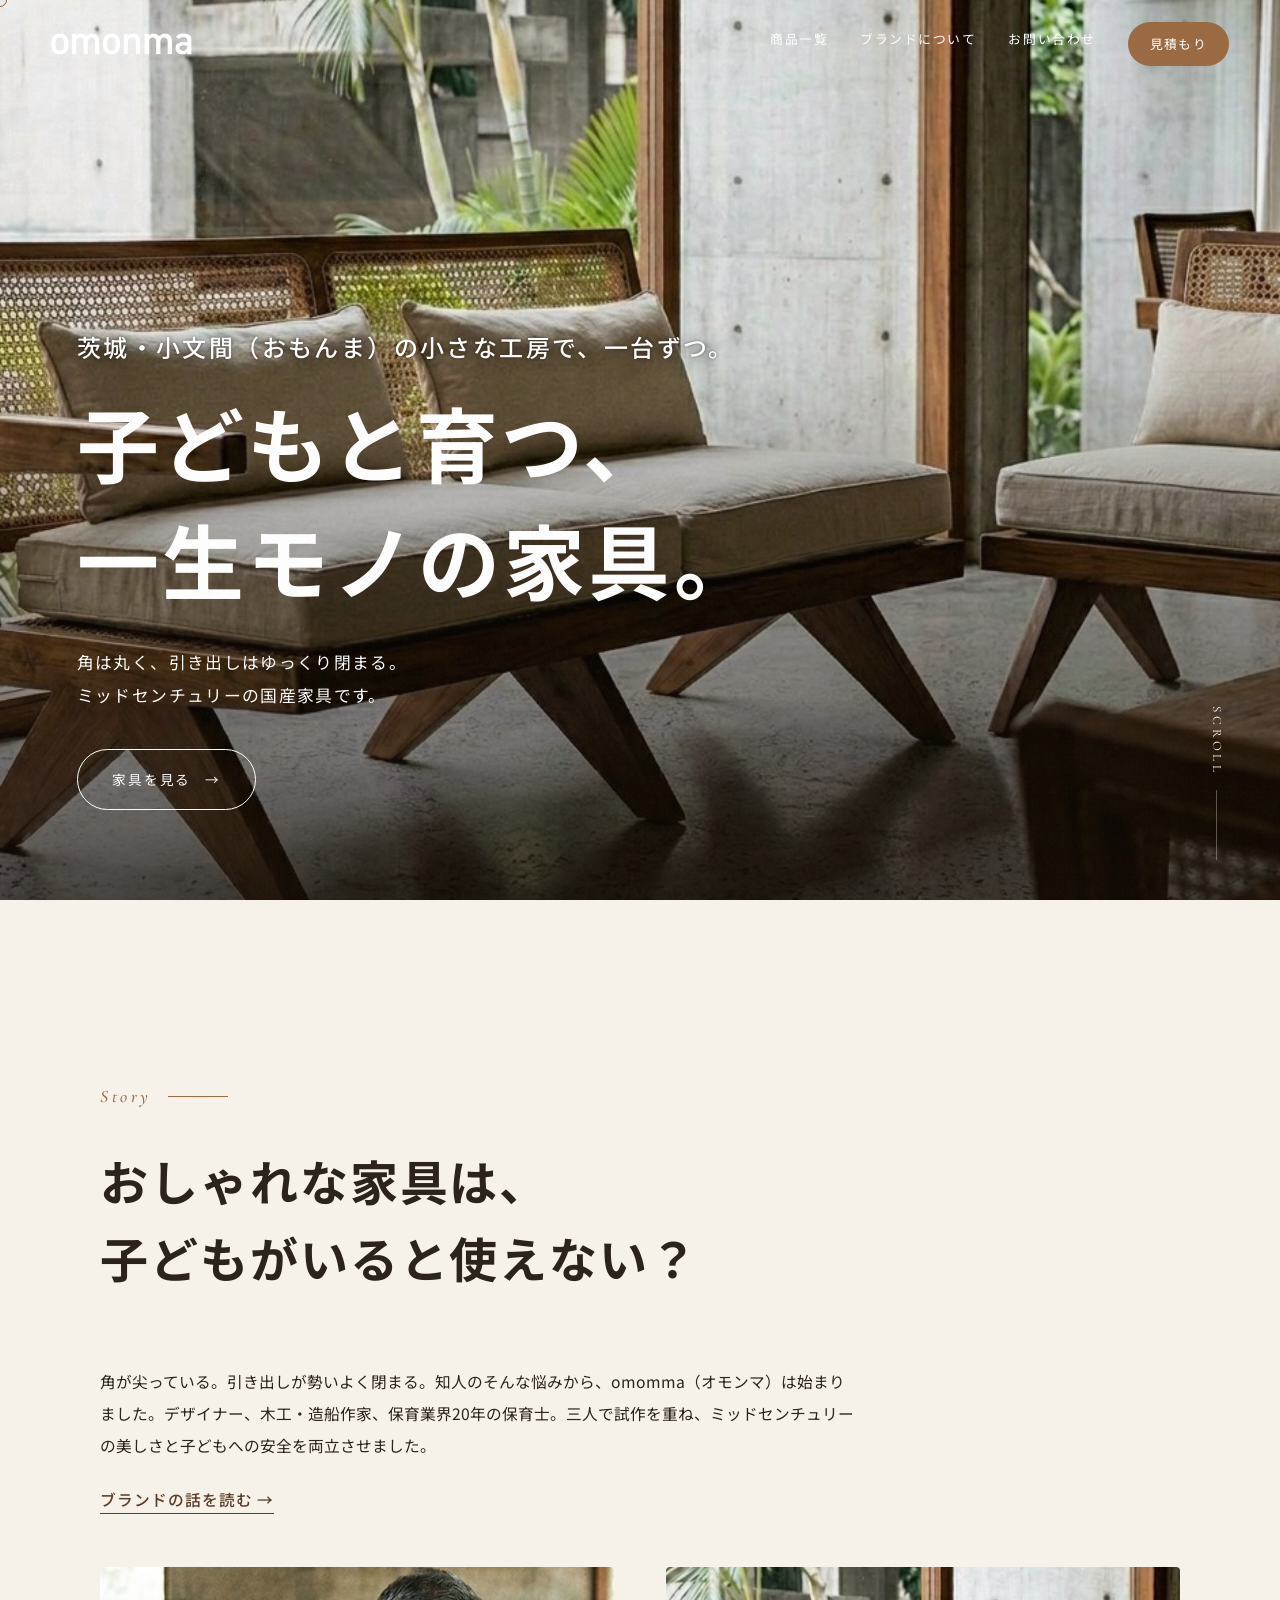
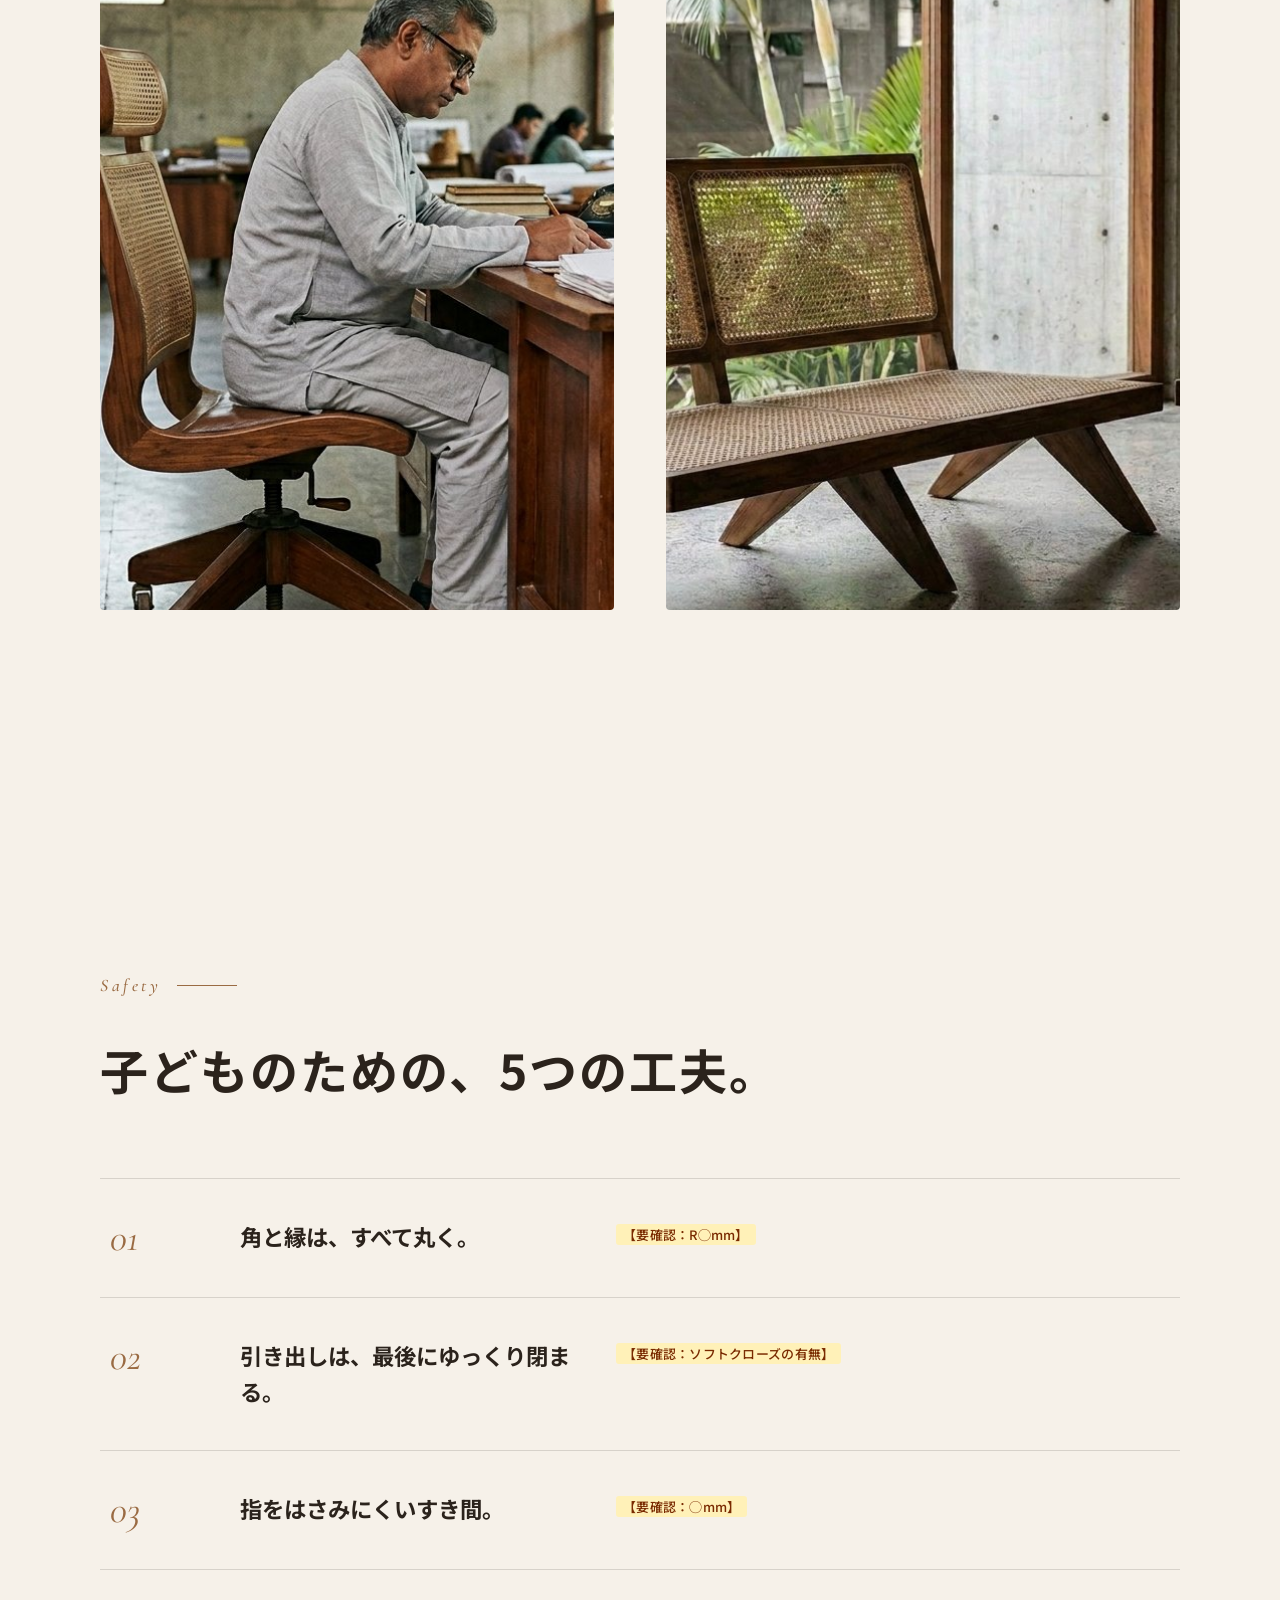
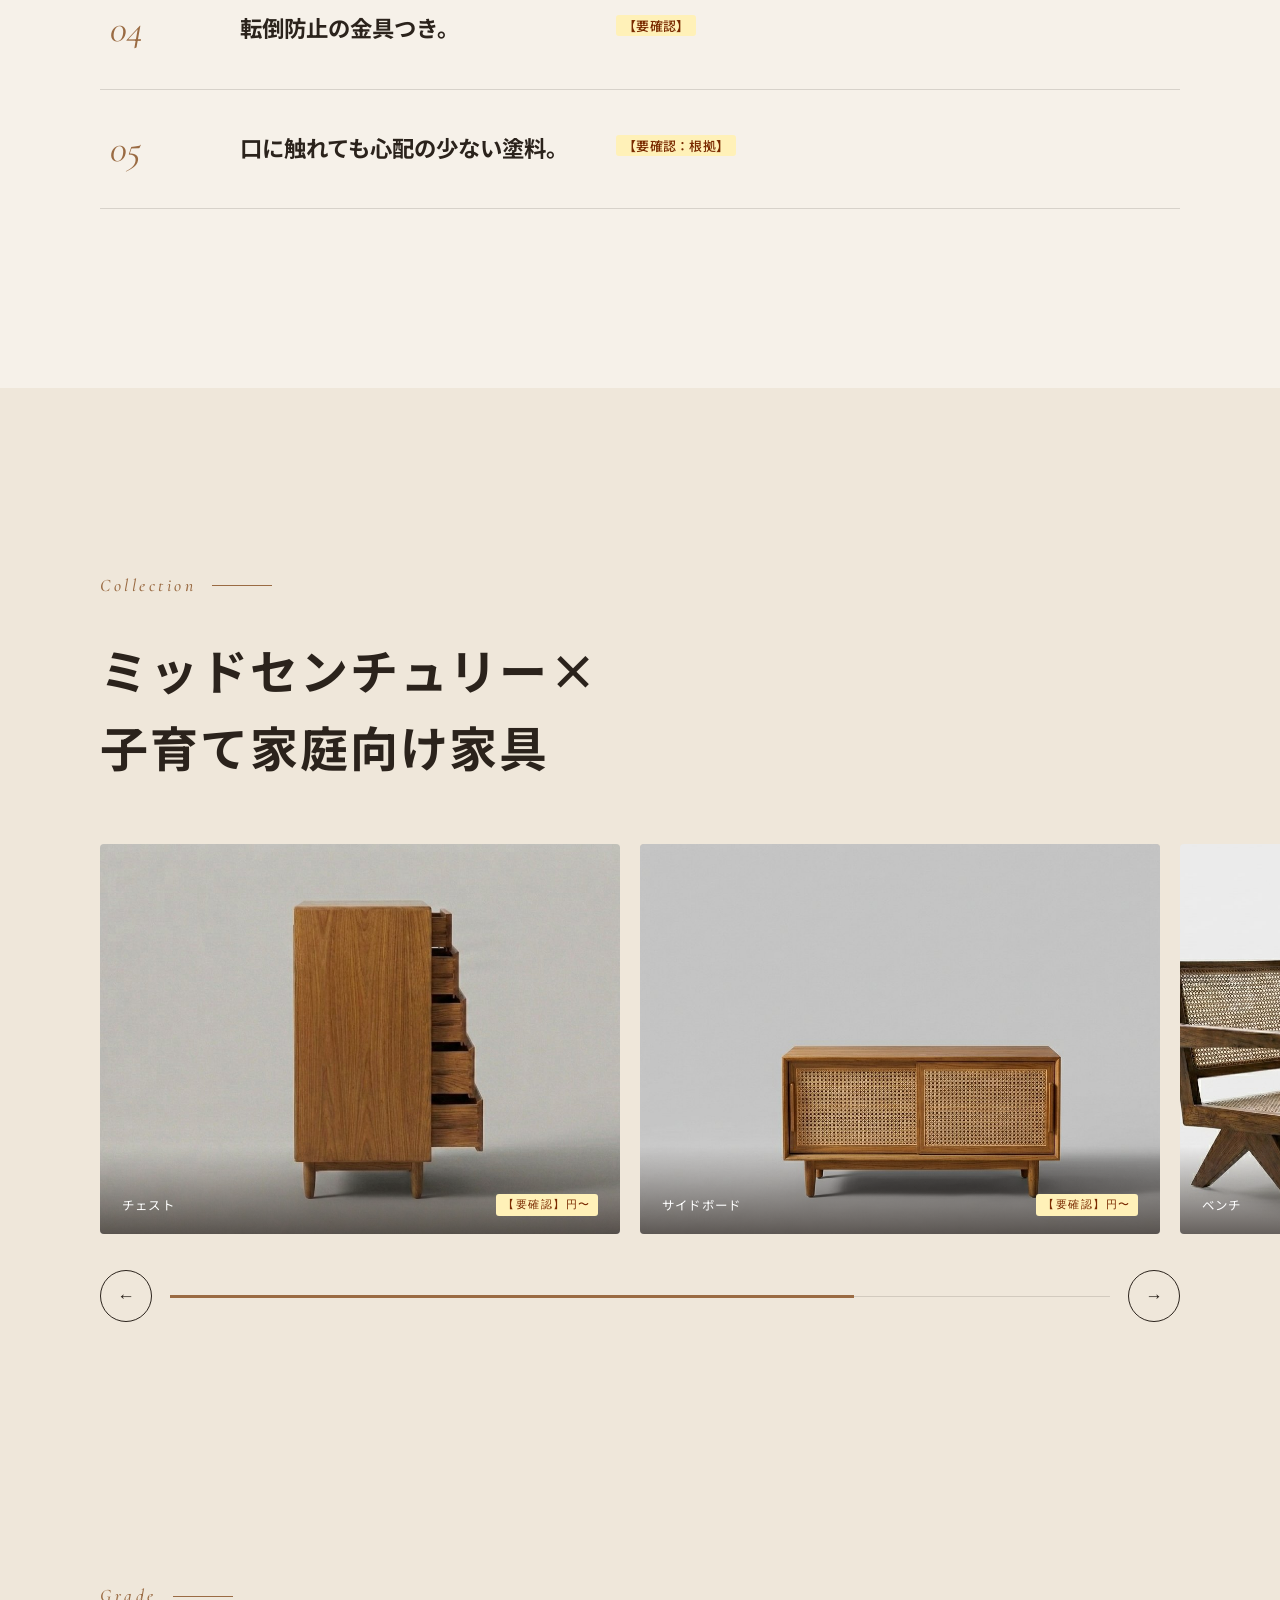
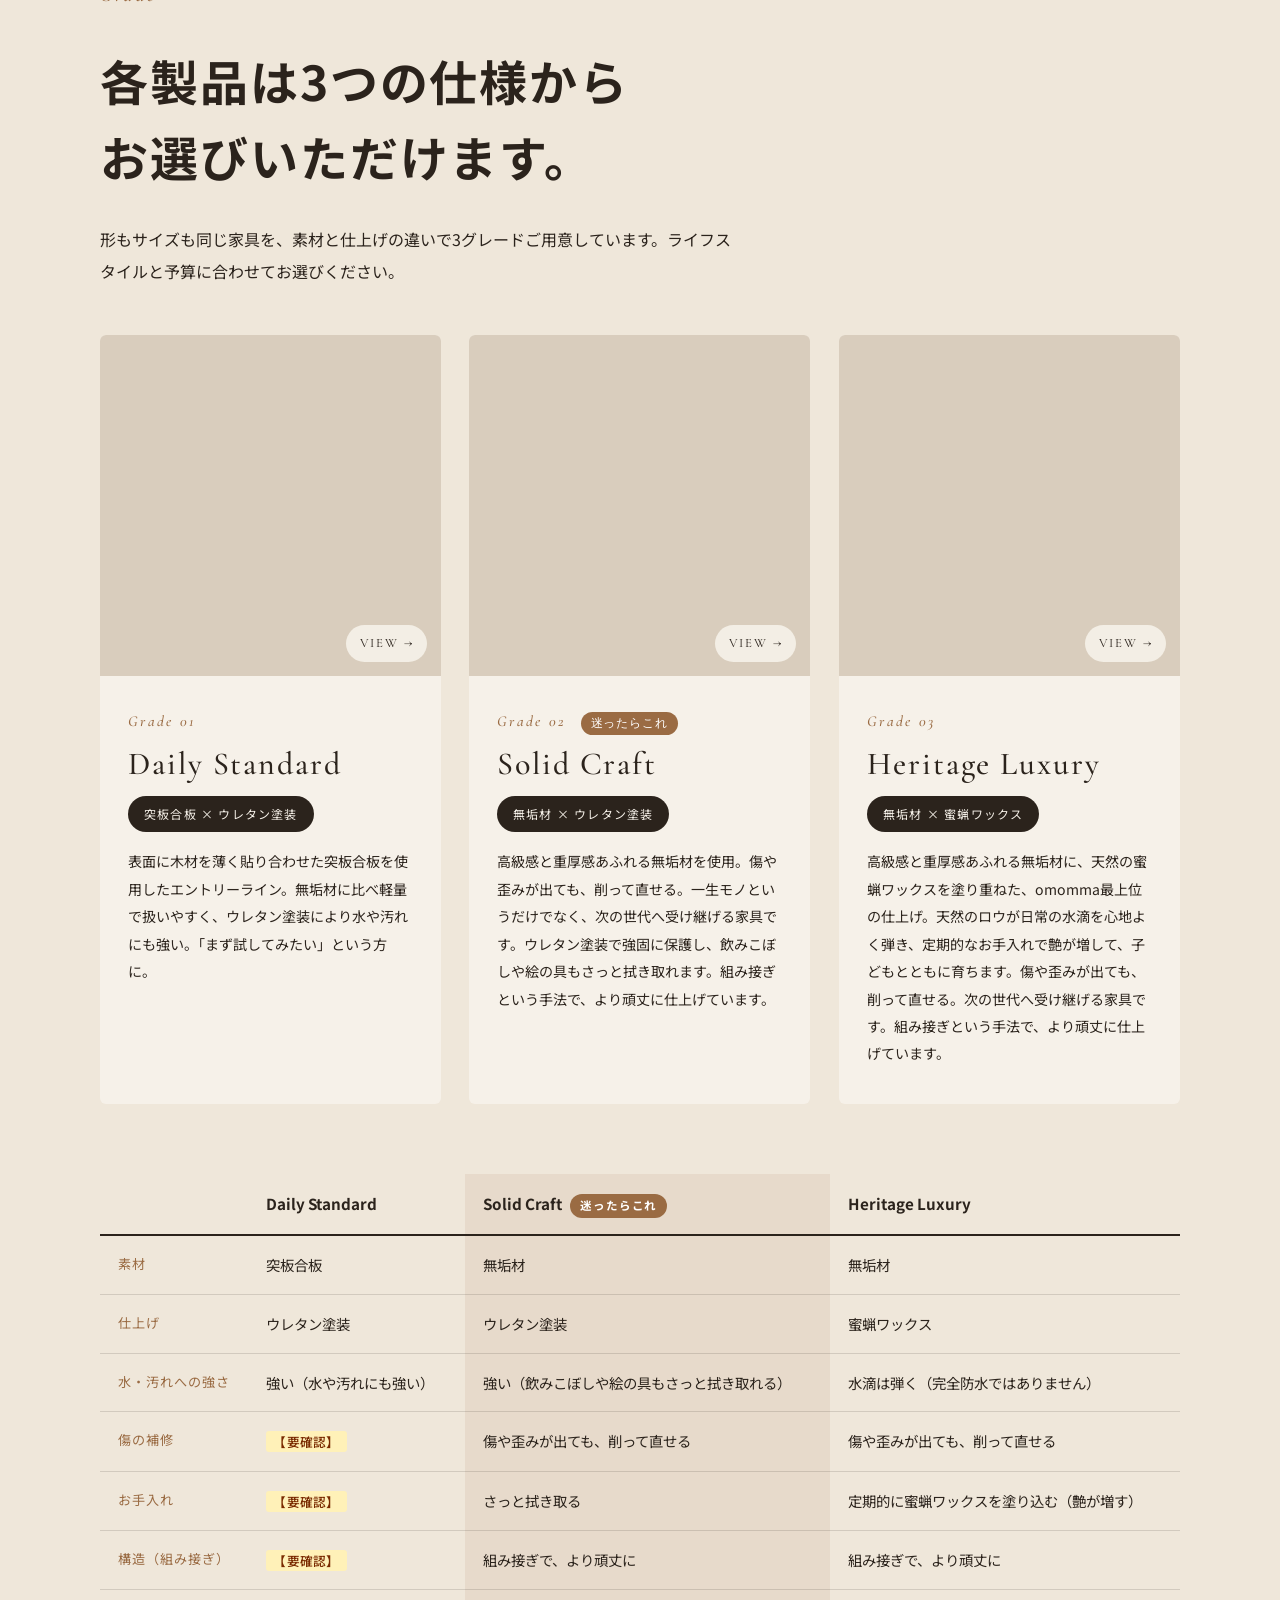
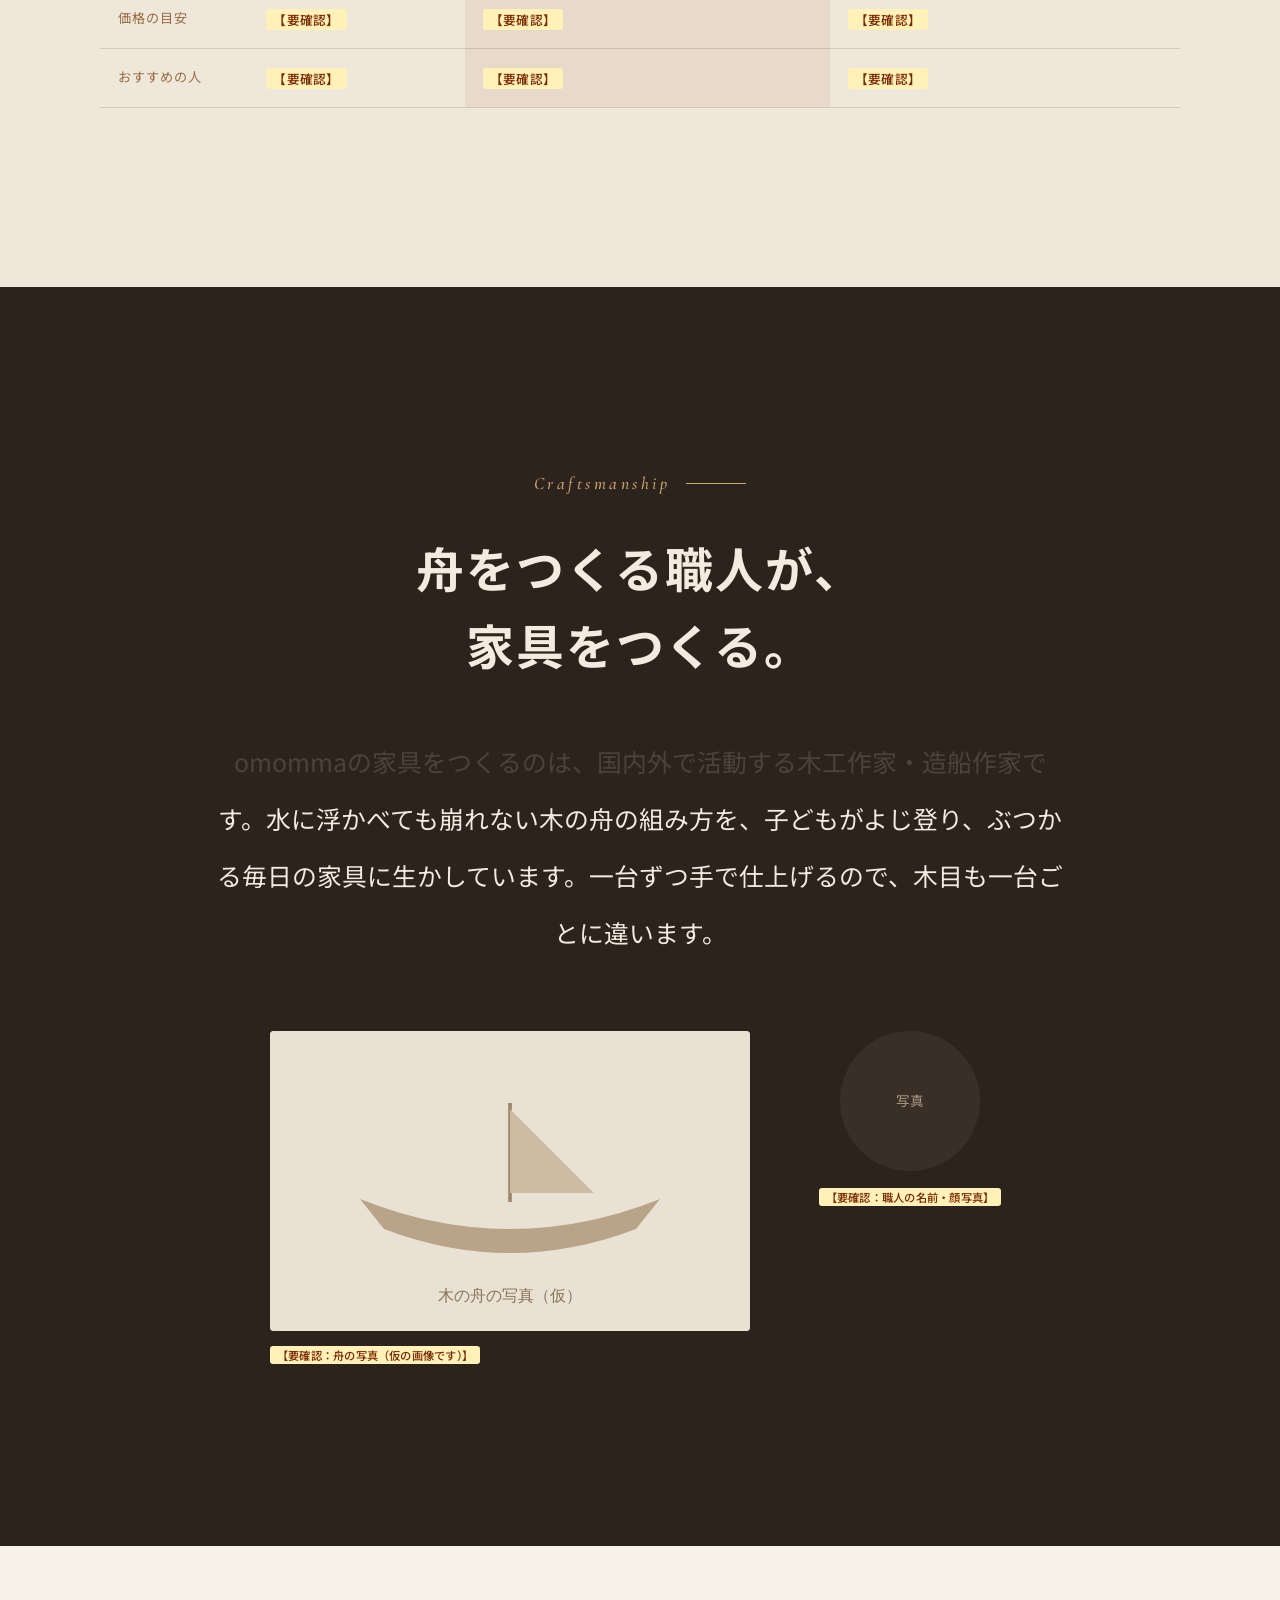
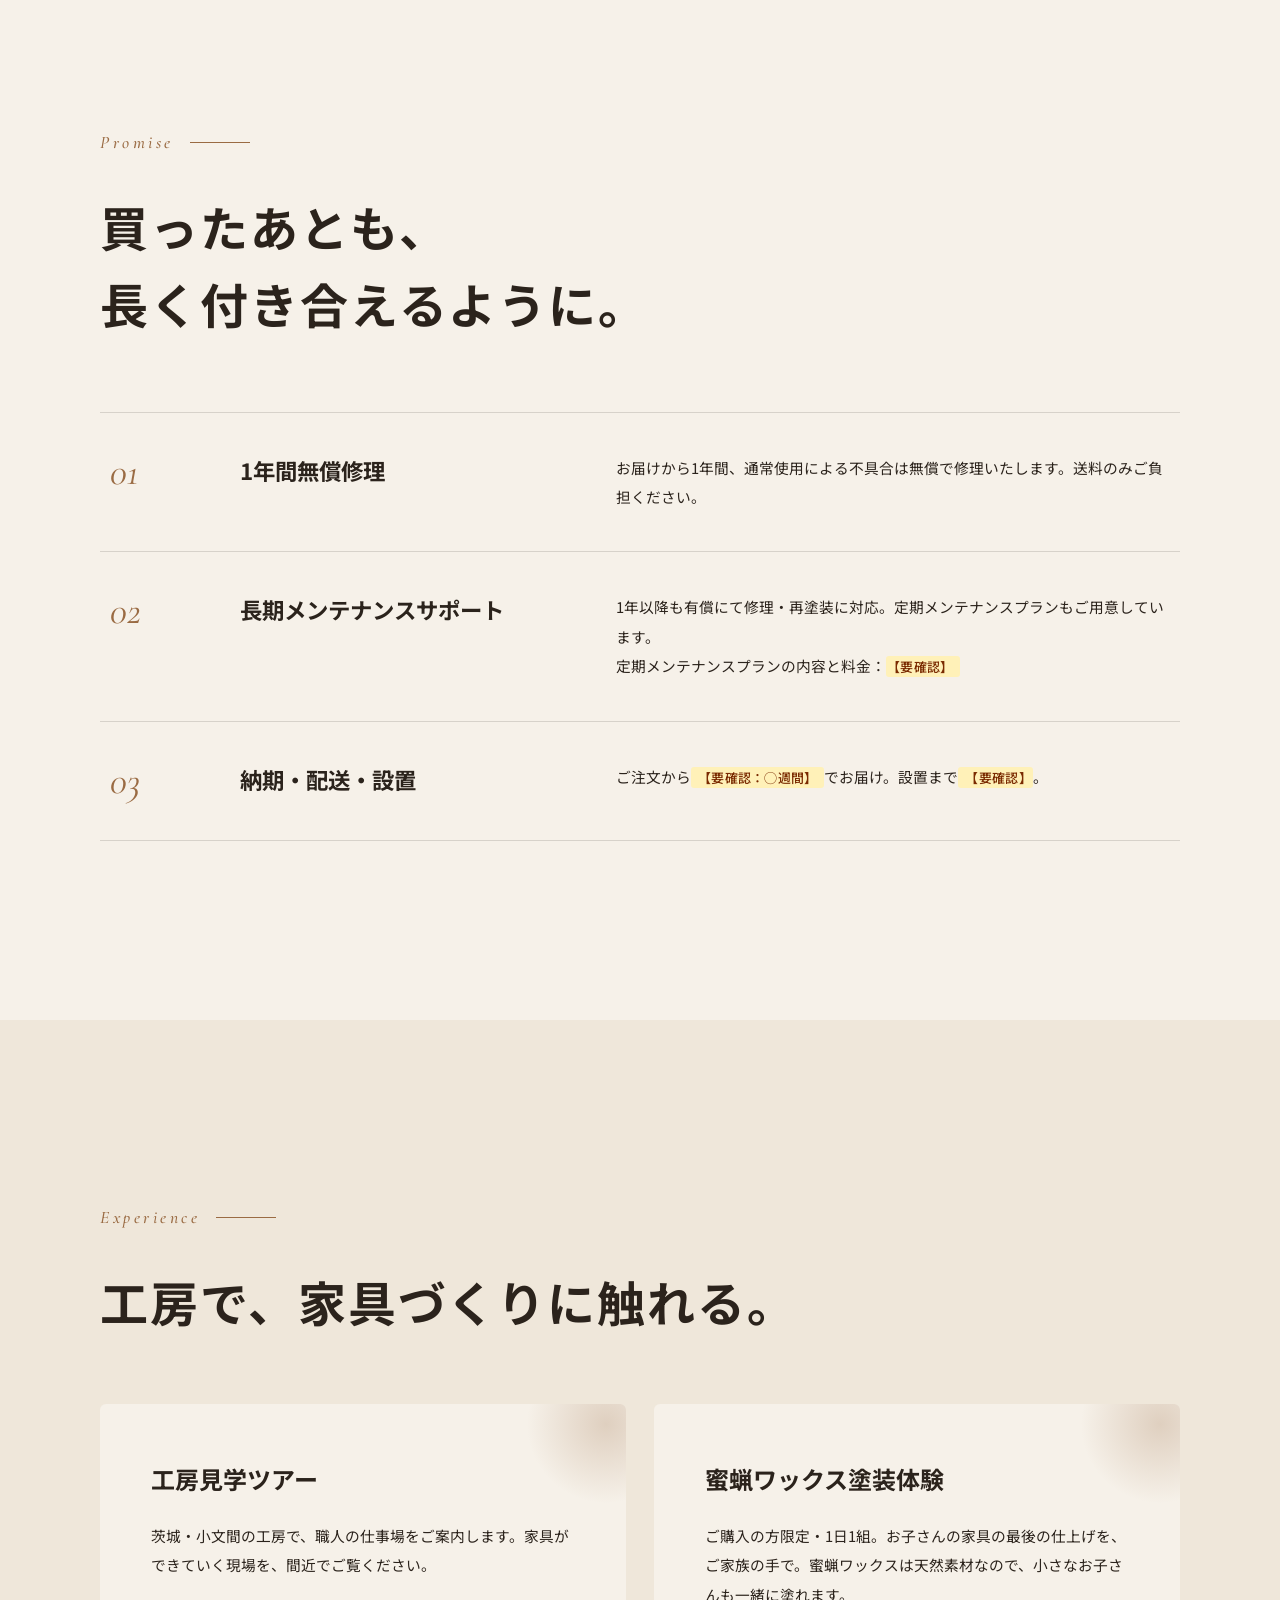
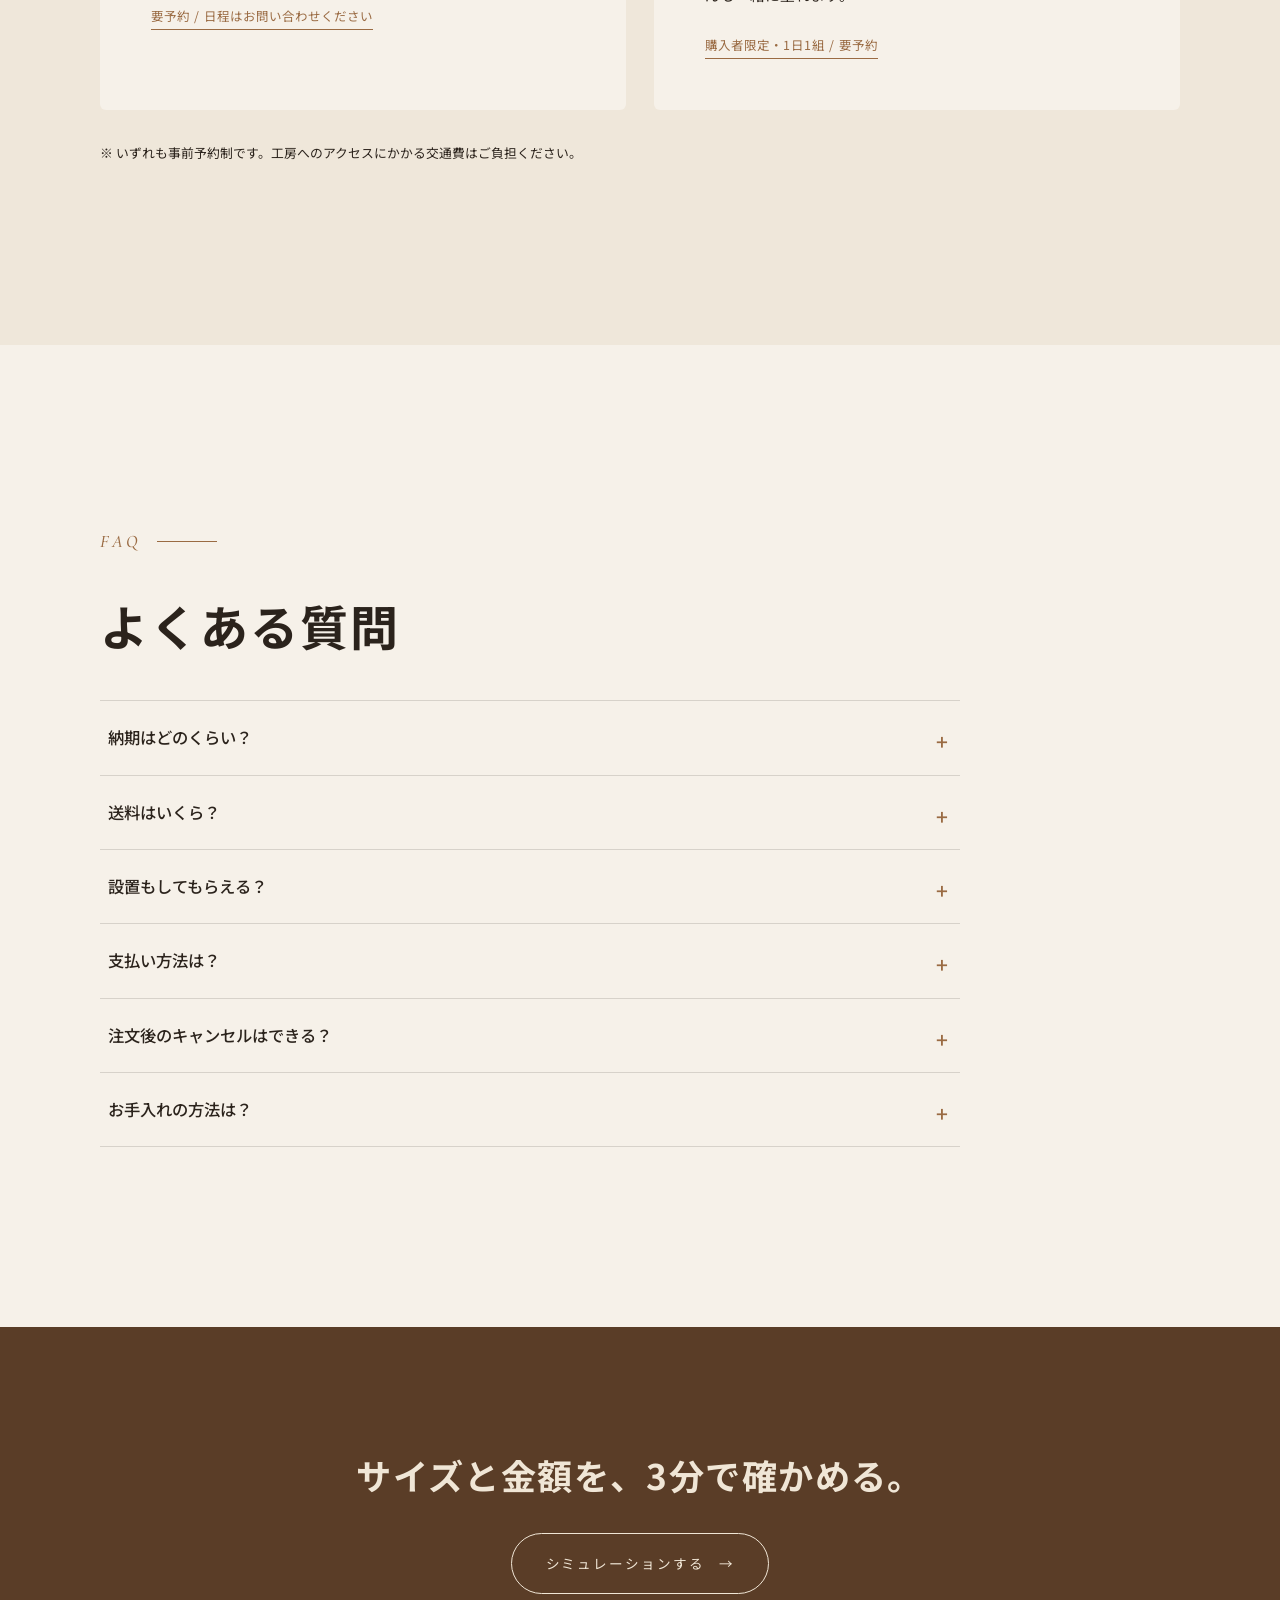
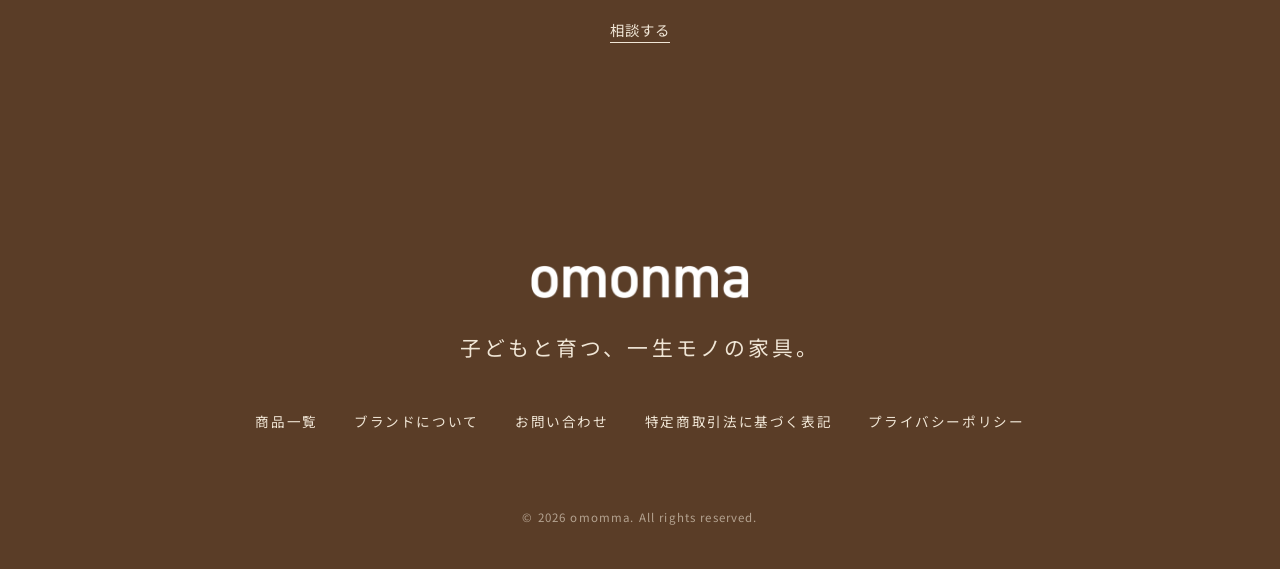
==== commit cac69822: "ブランド名の綴りを omomma に変更：index.html Co-Authored-By: Claude Sonnet 5.5 <noreply@anthropic.com> Claude-Ses" ====
--- a/index.html
+++ b/index.html
@@ -3,8 +3,8 @@
 <head>
 <meta charset="UTF-8">
 <meta name="viewport" content="width=device-width, initial-scale=1.0, viewport-fit=cover">
-<title>omonma｜子どもと育つ、一生モノの家具。</title>
-<meta name="description" content="子どもと育つ、安心の一生モノ家具。木工作家・造船作家が手がける国産家具ブランド omonma。">
+<title>omomma｜子どもと育つ、一生モノの家具。</title>
+<meta name="description" content="子どもと育つ、安心の一生モノ家具。木工作家・造船作家が手がける国産家具ブランド omomma。">
 <link rel="preconnect" href="https://fonts.googleapis.com">
 <link rel="preconnect" href="https://fonts.gstatic.com" crossorigin>
 <link href="https://fonts.googleapis.com/css2?family=Noto+Sans+JP:wght@400;500;700&family=Cormorant+Garamond:ital,wght@0,500;1,500&display=swap" rel="stylesheet">
@@ -18,7 +18,7 @@
 <div class="cursor" id="cursor"></div>
 
 <header class="top" id="header">
-  <a href="index.html" class="logo"><img class="lg lg-dark" src="images/logo-brown.png" alt="omonma"><img class="lg lg-light" src="images/logo-white.png" alt="" aria-hidden="true"></a>
+  <a href="index.html" class="logo"><img class="lg lg-dark" src="images/logo-brown.png" alt="omomma"><img class="lg lg-light" src="images/logo-white.png" alt="" aria-hidden="true"></a>
   <nav>
     <a href="products.html">商品一覧</a>
     <a href="about.html">ブランドについて</a>
@@ -51,7 +51,7 @@
     <h2 class="rv">おしゃれな家具は、<br>子どもがいると使えない？</h2>
 
     <div class="story-text">
-      <p class="rv">角が尖っている。引き出しが勢いよく閉まる。知人のそんな悩みから、omonmaは始まりました。デザイナー、木工・造船作家、保育業界20年の保育士。三人で試作を重ね、ミッドセンチュリーの美しさと子どもへの安全を両立させました。</p>
+      <p class="rv">角が尖っている。引き出しが勢いよく閉まる。知人のそんな悩みから、omomma（オモンマ）は始まりました。デザイナー、木工・造船作家、保育業界20年の保育士。三人で試作を重ね、ミッドセンチュリーの美しさと子どもへの安全を両立させました。</p>
       <p class="rv"><a href="about.html" class="more-link">ブランドの話を読む →</a></p>
     </div>
 
@@ -139,7 +139,7 @@
           <div class="grade-no">Grade 03</div>
           <h3>Heritage Luxury</h3>
           <span class="tag">無垢材 × 蜜蝋ワックス</span>
-          <p>高級感と重厚感あふれる無垢材に、天然の蜜蝋ワックスを塗り重ねた、omonma最上位の仕上げ。天然のロウが日常の水滴を心地よく弾き、定期的なお手入れで艶が増して、子どもとともに育ちます。傷や歪みが出ても、削って直せる。次の世代へ受け継げる家具です。組み接ぎという手法で、より頑丈に仕上げています。</p>
+          <p>高級感と重厚感あふれる無垢材に、天然の蜜蝋ワックスを塗り重ねた、omomma最上位の仕上げ。天然のロウが日常の水滴を心地よく弾き、定期的なお手入れで艶が増して、子どもとともに育ちます。傷や歪みが出ても、削って直せる。次の世代へ受け継げる家具です。組み接ぎという手法で、より頑丈に仕上げています。</p>
 
         </div>
       </article>
@@ -168,7 +168,7 @@
   <div class="wrap">
     <div class="rv"><div class="label">Craftsmanship</div></div>
     <h2 class="rv">舟をつくる職人が、<br>家具をつくる。</h2>
-    <p class="craft-body" id="craftBody">omonmaの家具をつくるのは、国内外で活動する木工作家・造船作家です。水に浮かべても崩れない木の舟の組み方を、子どもがよじ登り、ぶつかる毎日の家具に生かしています。一台ずつ手で仕上げるので、木目も一台ごとに違います。</p>
+    <p class="craft-body" id="craftBody">omommaの家具をつくるのは、国内外で活動する木工作家・造船作家です。水に浮かべても崩れない木の舟の組み方を、子どもがよじ登り、ぶつかる毎日の家具に生かしています。一台ずつ手で仕上げるので、木目も一台ごとに違います。</p>
     <div class="craft-extra rv">
       <figure class="boat-fig"><img src="images/boat-placeholder.svg" loading="lazy" decoding="async" alt="職人がつくった木の舟"><figcaption><span class="tbd">【要確認：舟の写真（仮の画像です）】</span></figcaption></figure>
       <div class="maker-box"><div class="maker-ph">写真</div><p><span class="tbd">【要確認：職人の名前・顔写真】</span></p></div>
@@ -249,7 +249,7 @@
 
 <footer>
   <div class="wrap rv">
-    <div class="logo foot-logo"><img class="lg" src="images/logo-white.png" alt="omonma"></div>
+    <div class="logo foot-logo"><img class="lg" src="images/logo-white.png" alt="omomma"></div>
     <p class="f-tag">子どもと育つ、一生モノの家具。</p>
     <div class="f-links">
       <a href="products.html">商品一覧</a>
@@ -258,7 +258,7 @@
       <a href="tokushoho.html">特定商取引法に基づく表記</a>
       <a href="privacy.html">プライバシーポリシー</a>
     </div>
-    <p class="copy">© 2026 omonma. All rights reserved.</p>
+    <p class="copy">© 2026 omomma. All rights reserved.</p>
   </div>
 </footer>
 
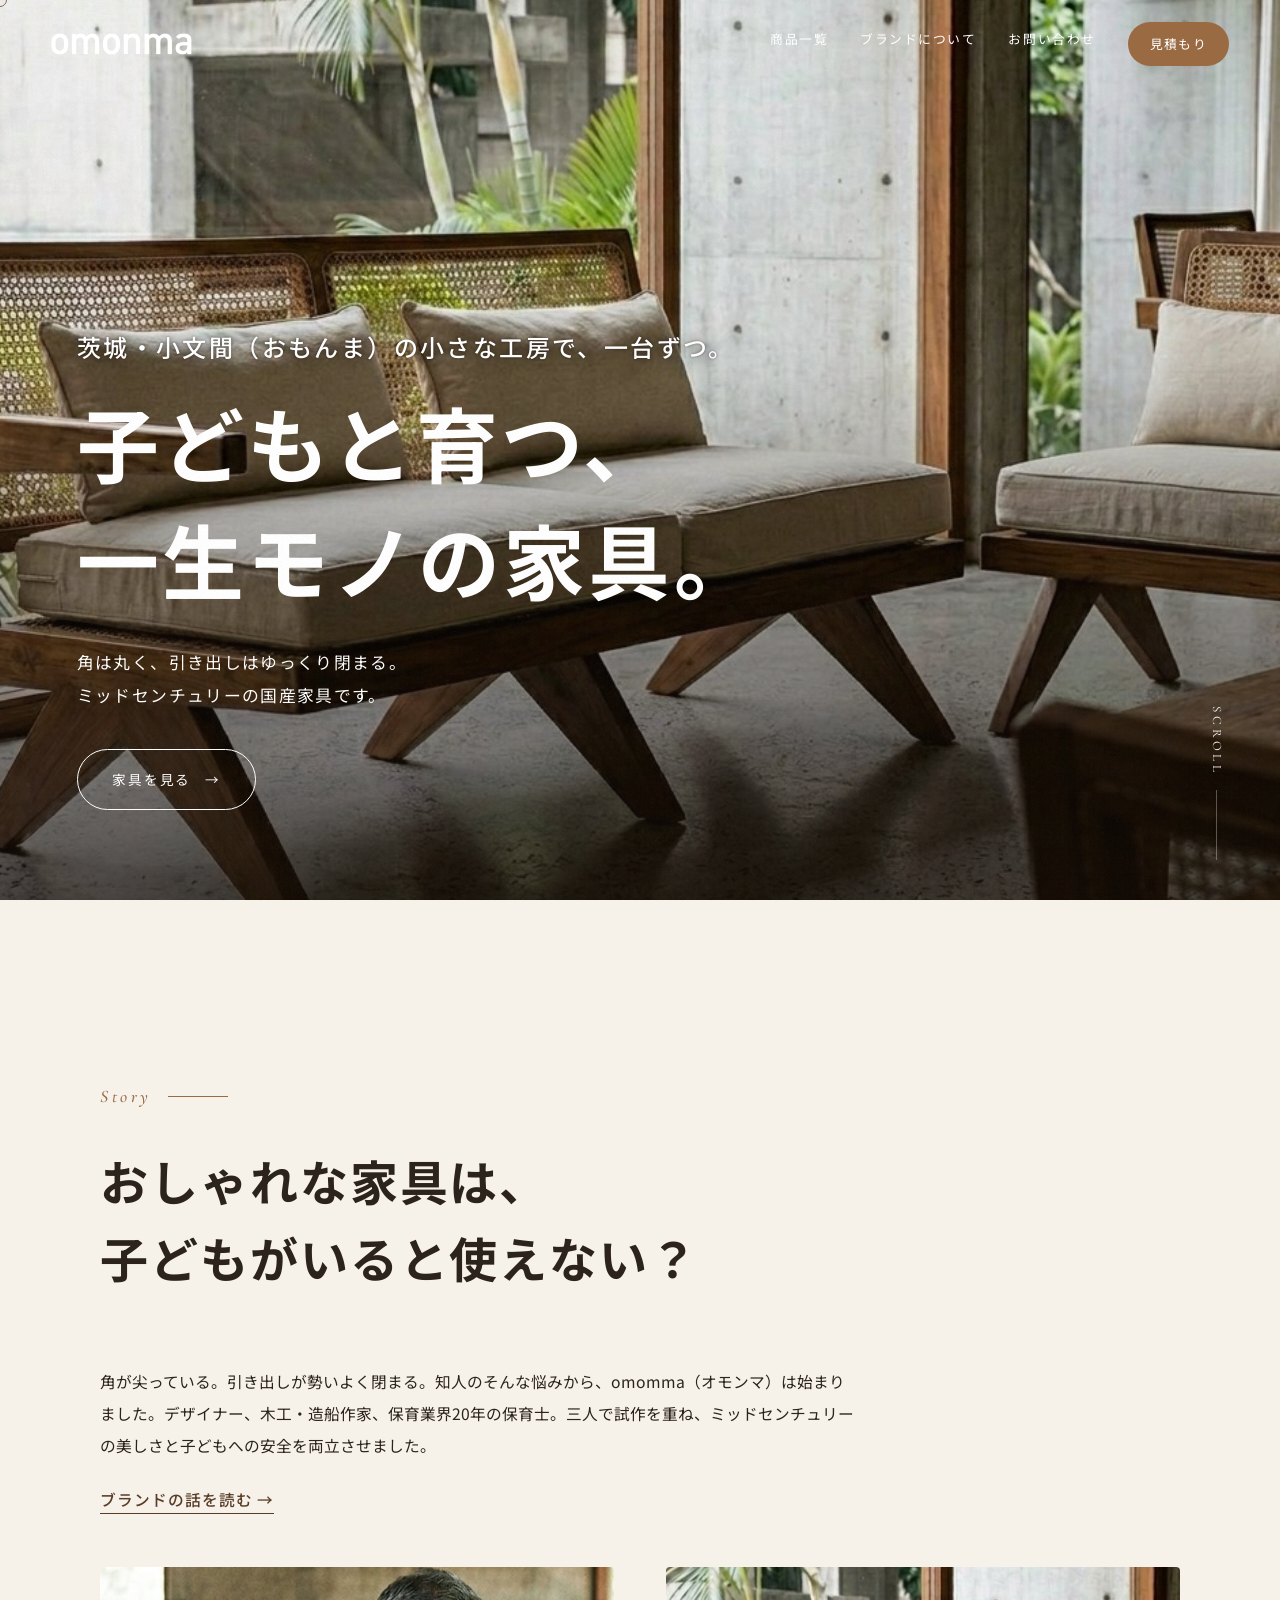
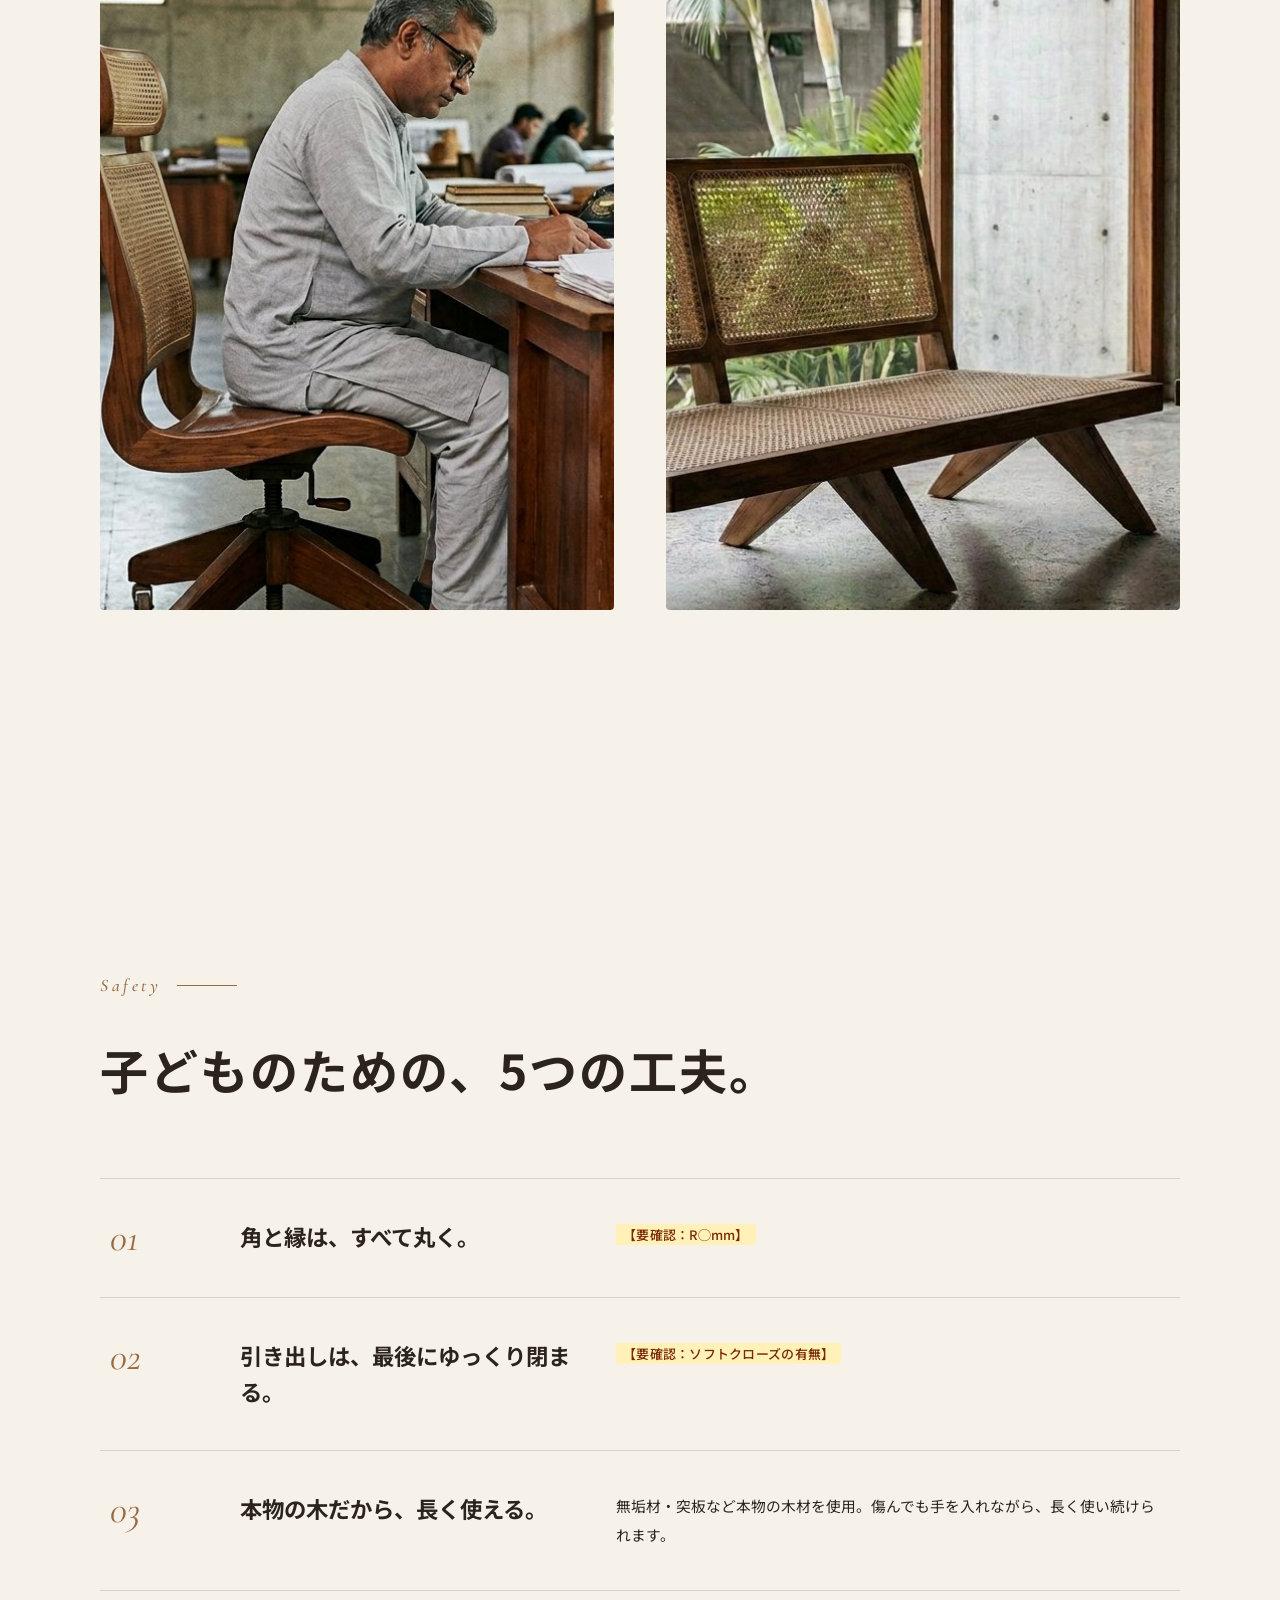
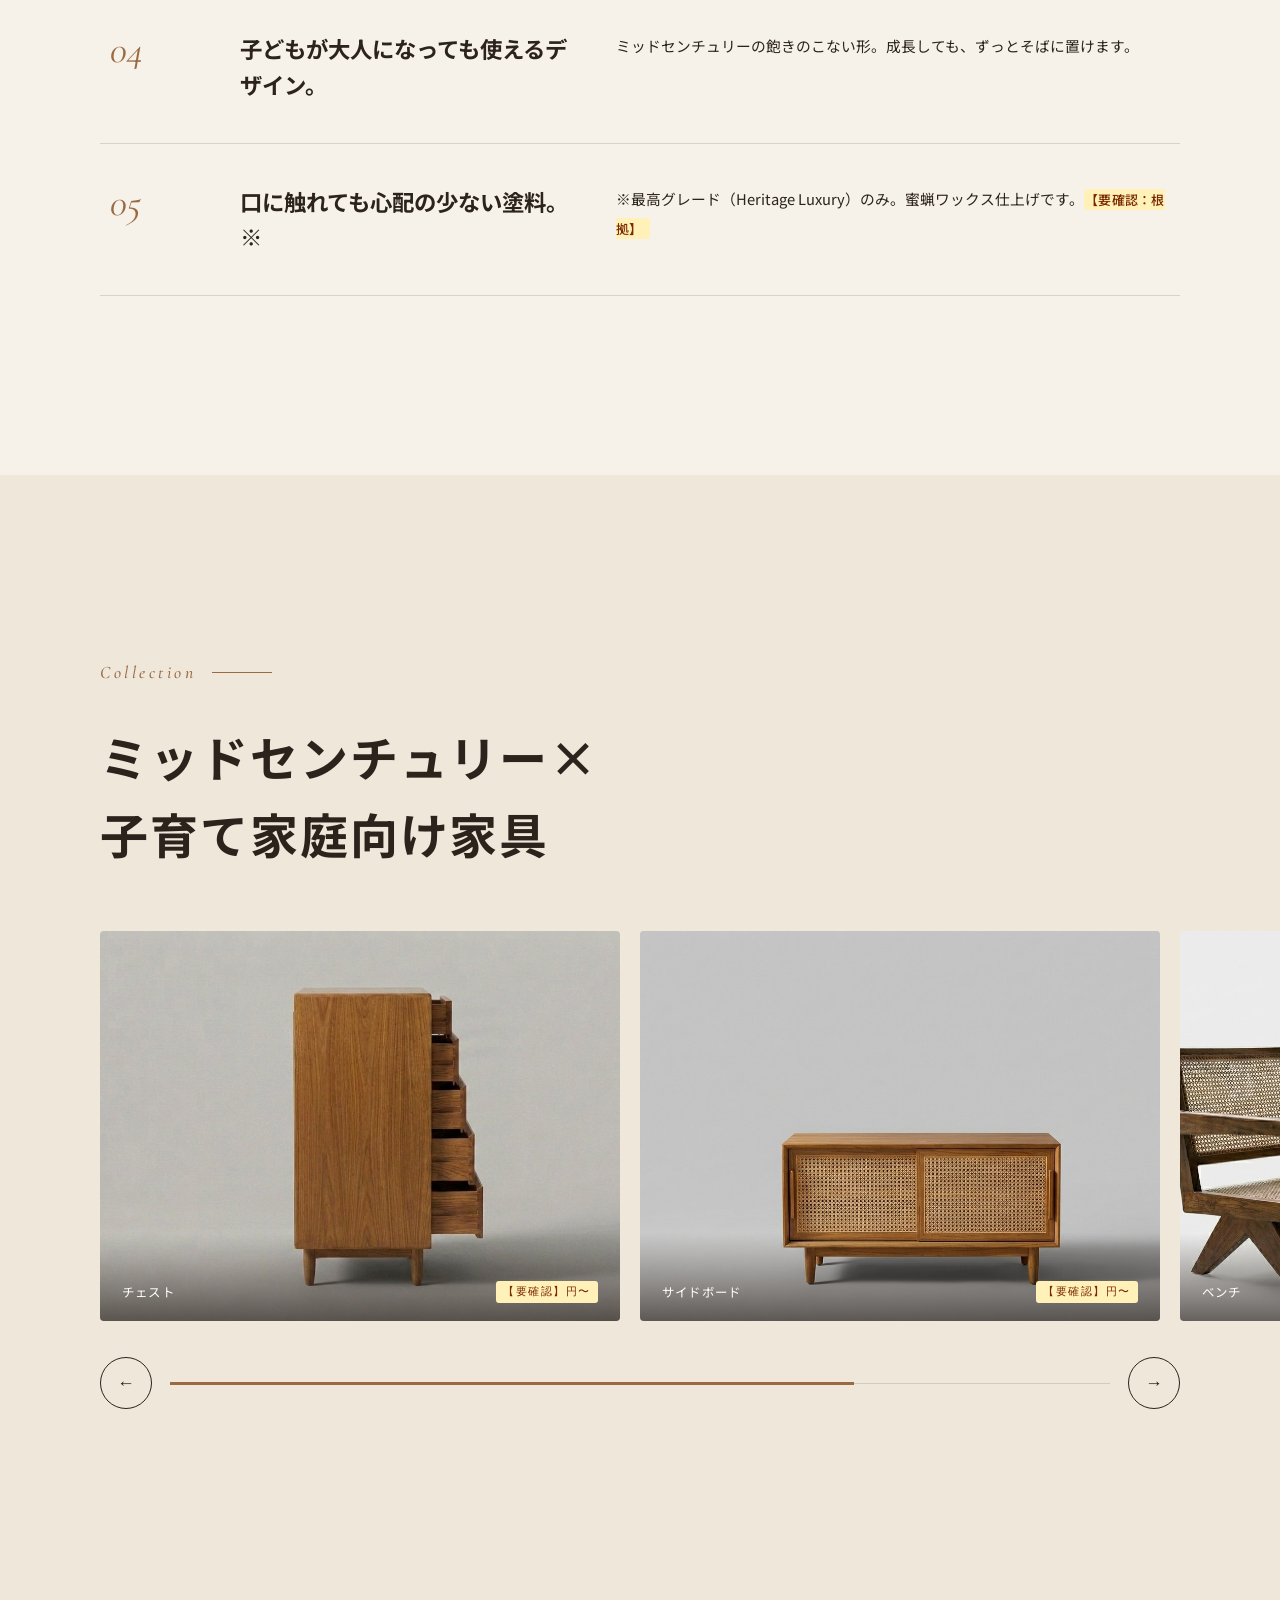
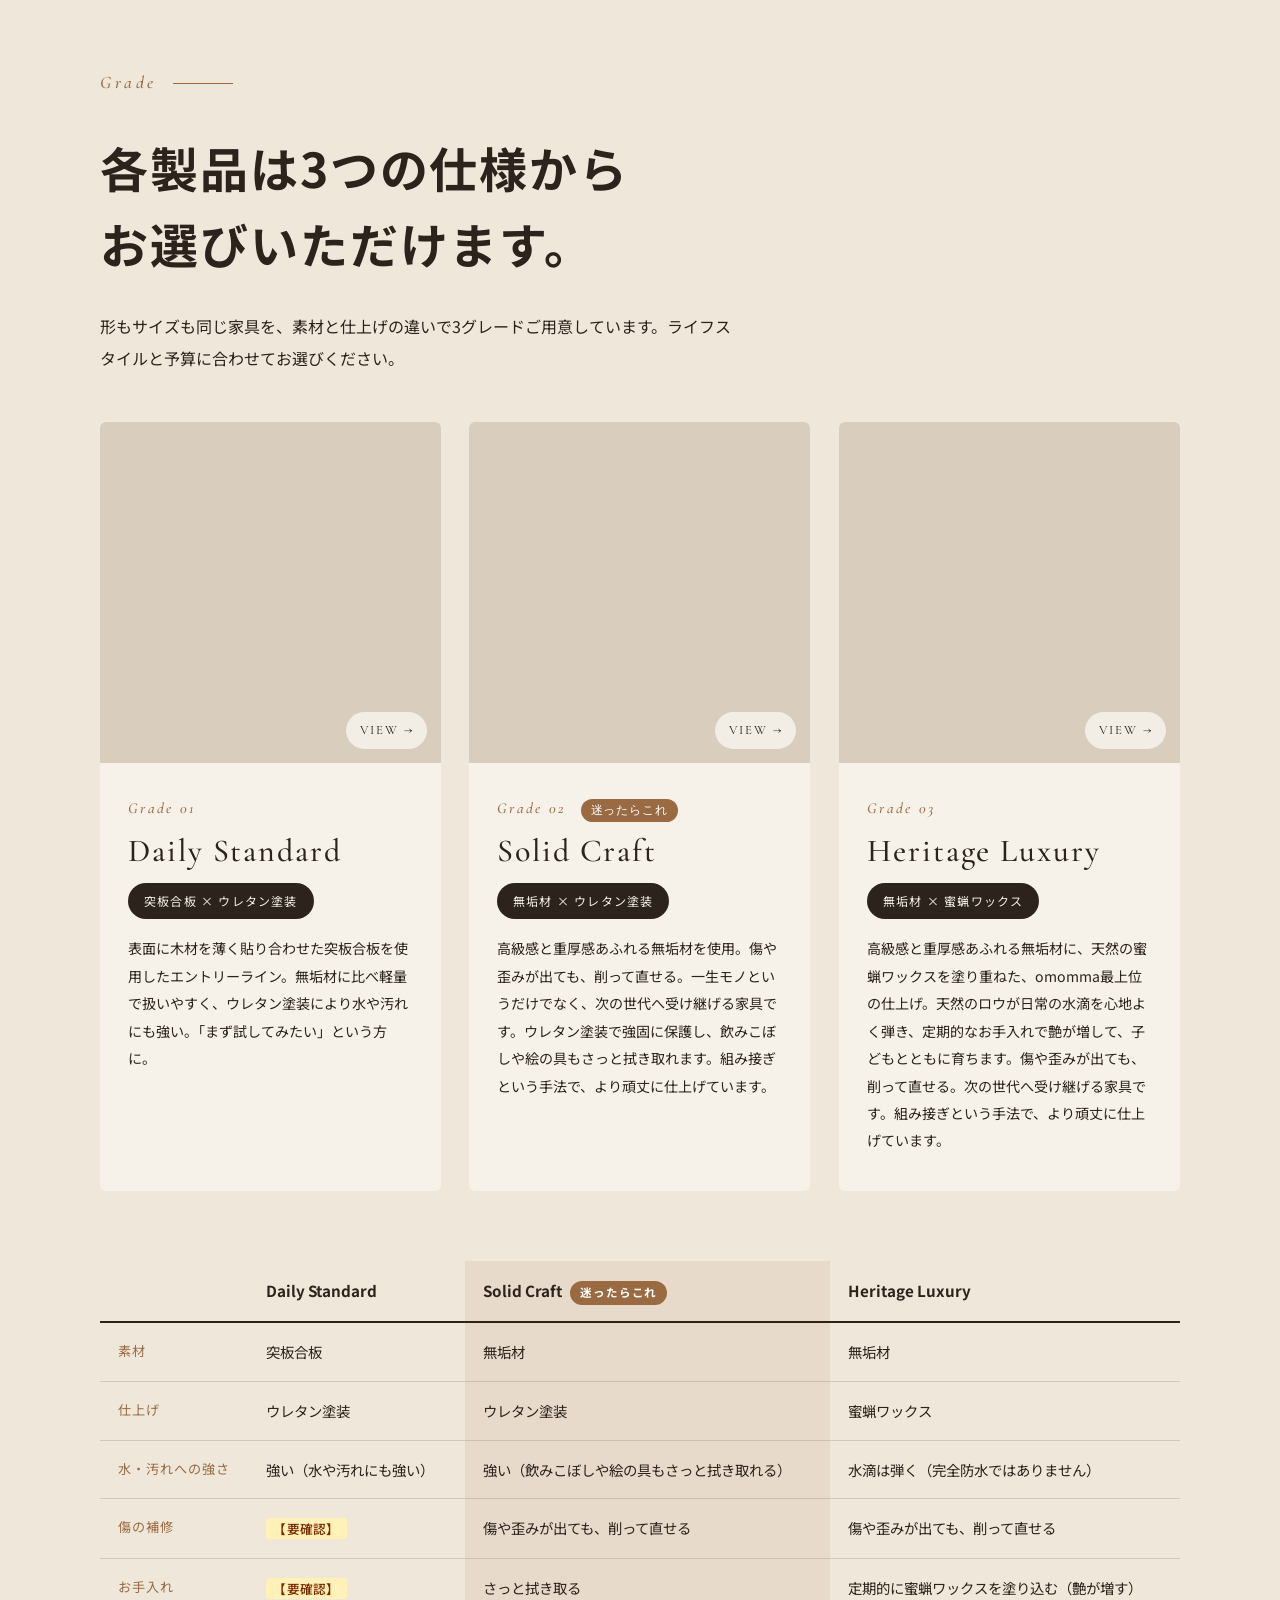
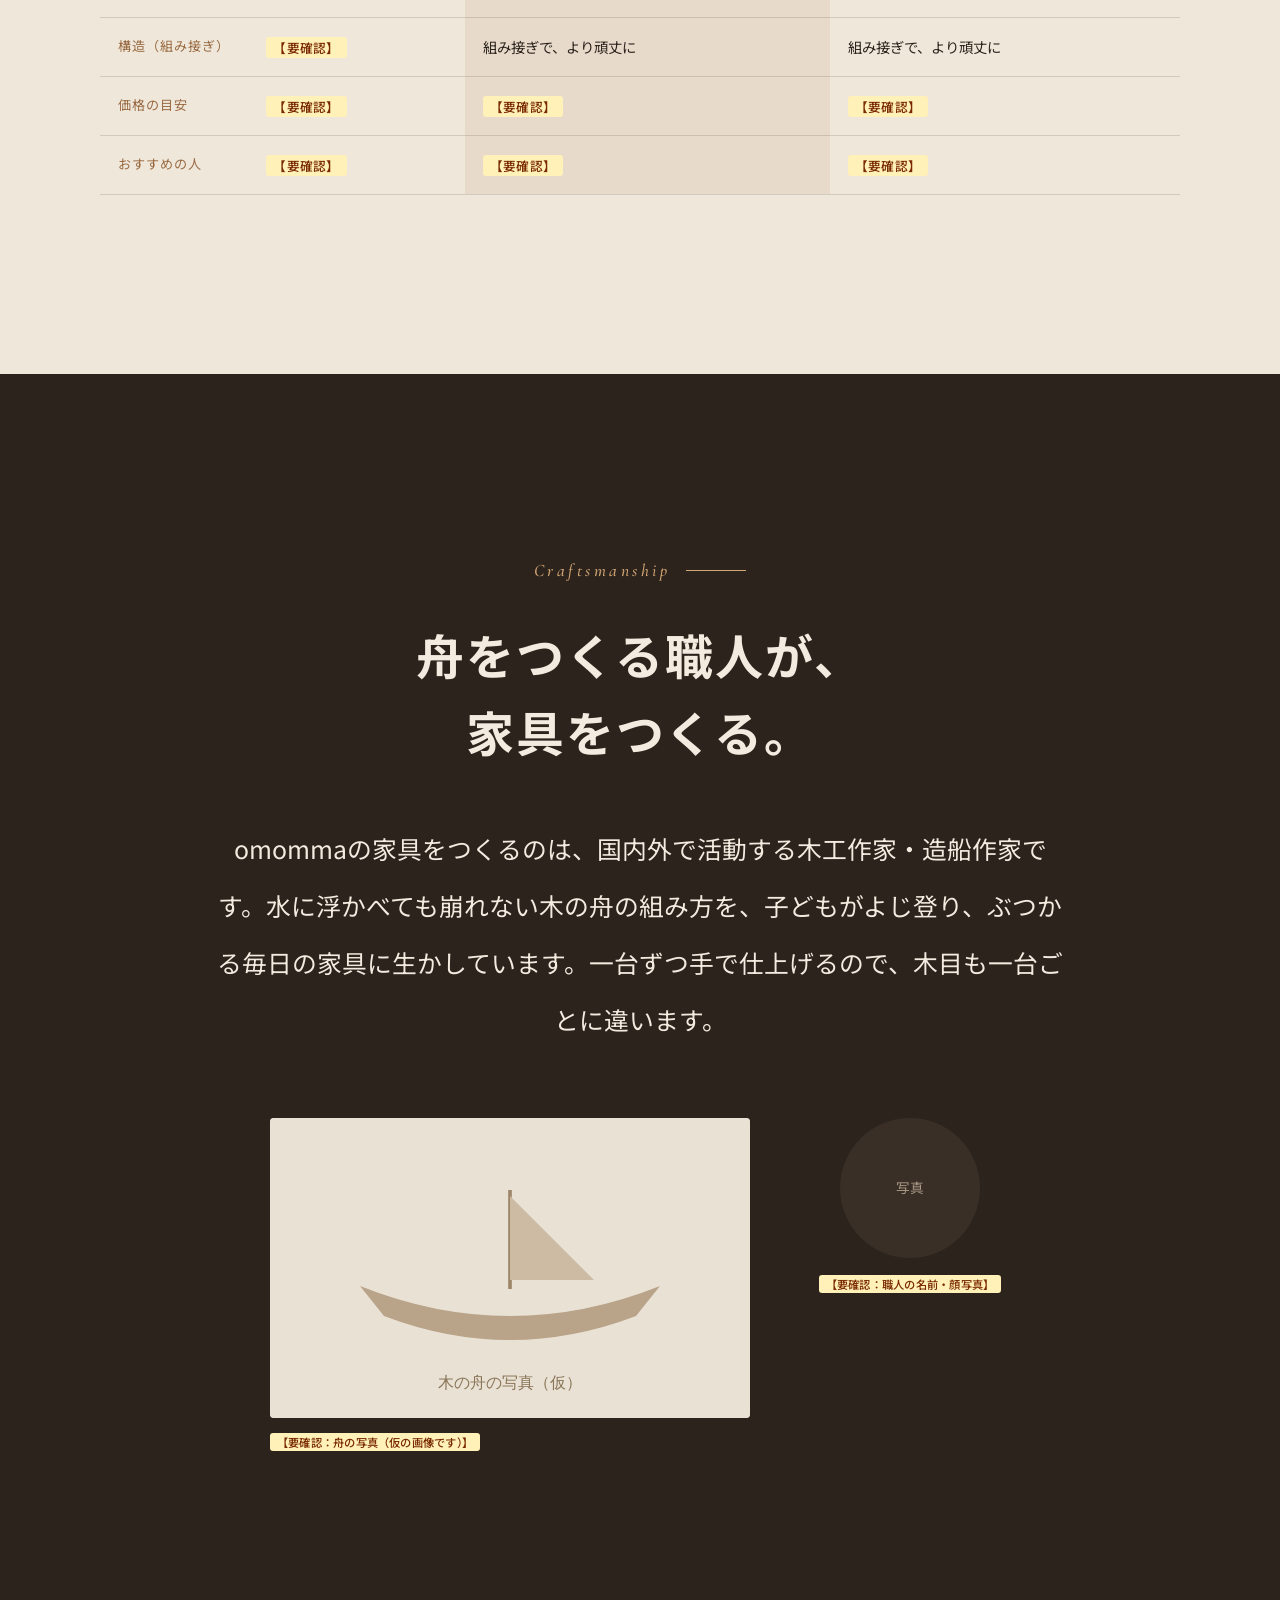
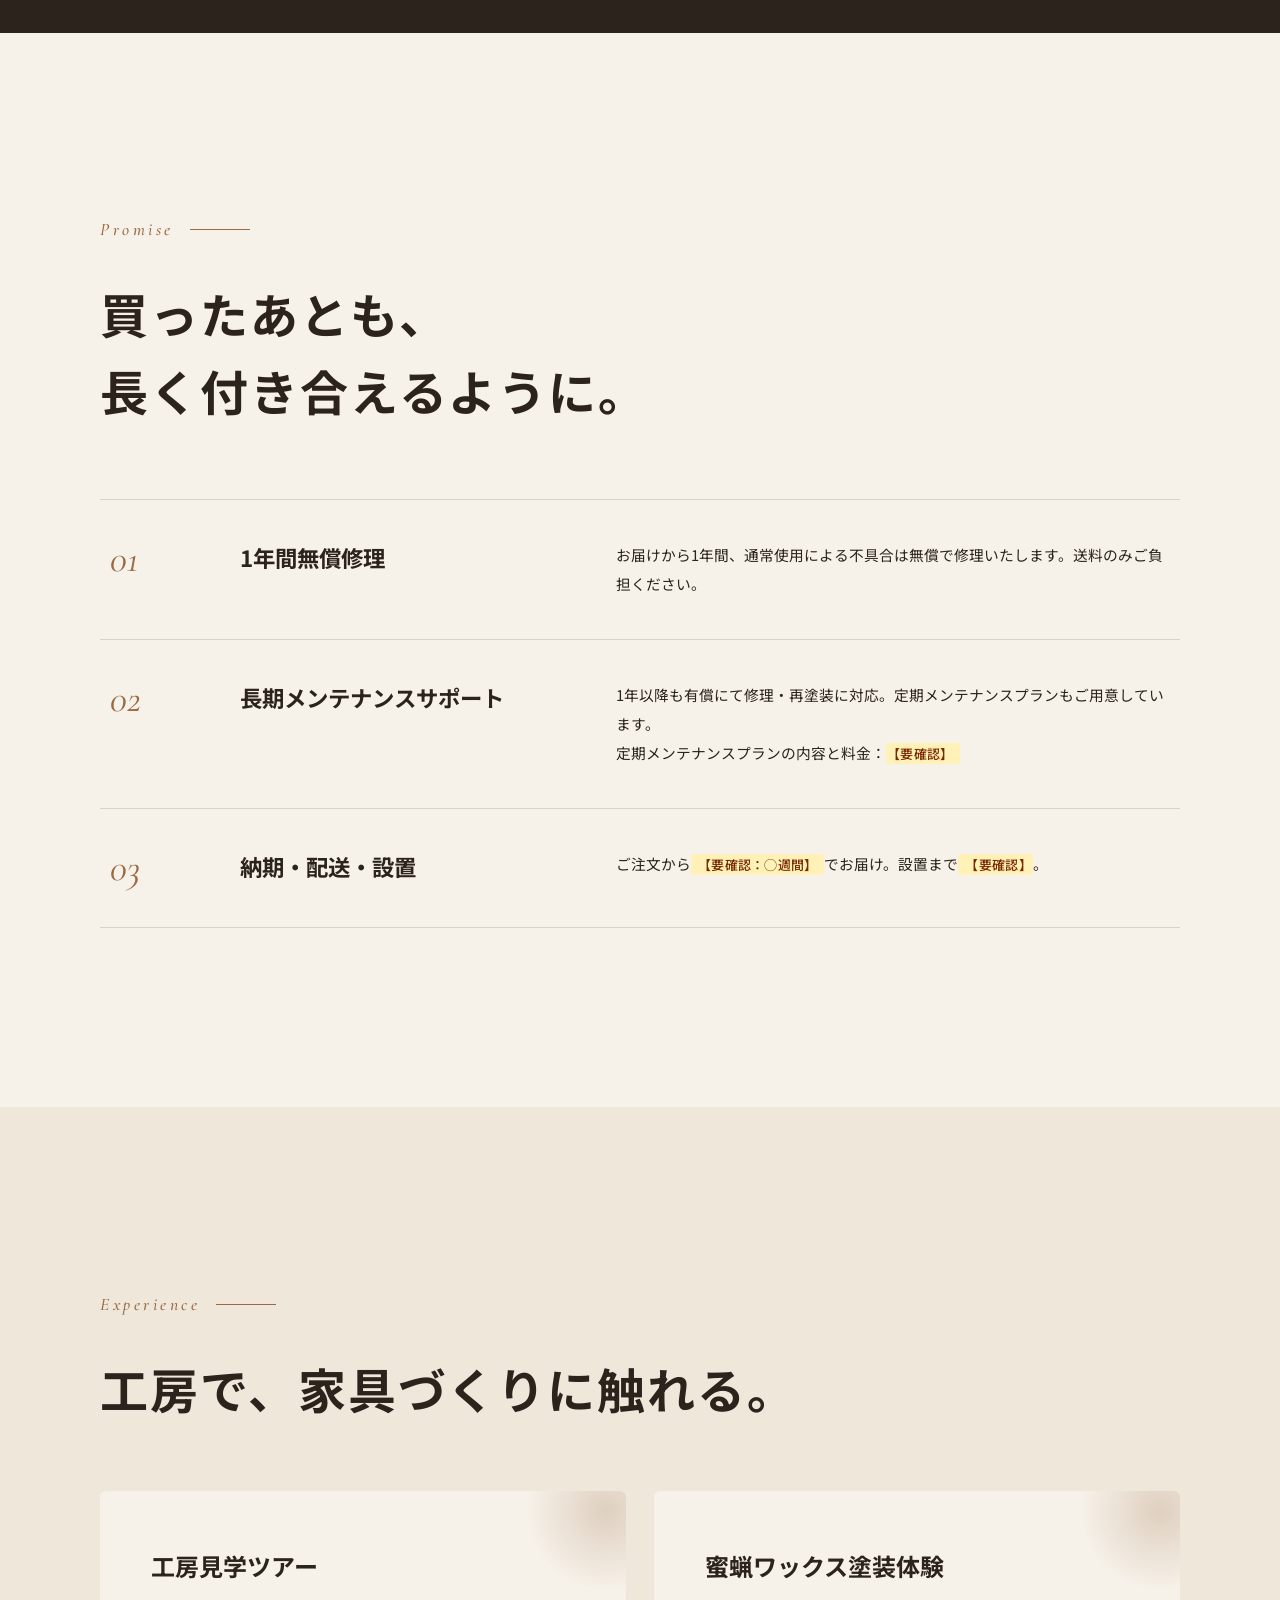
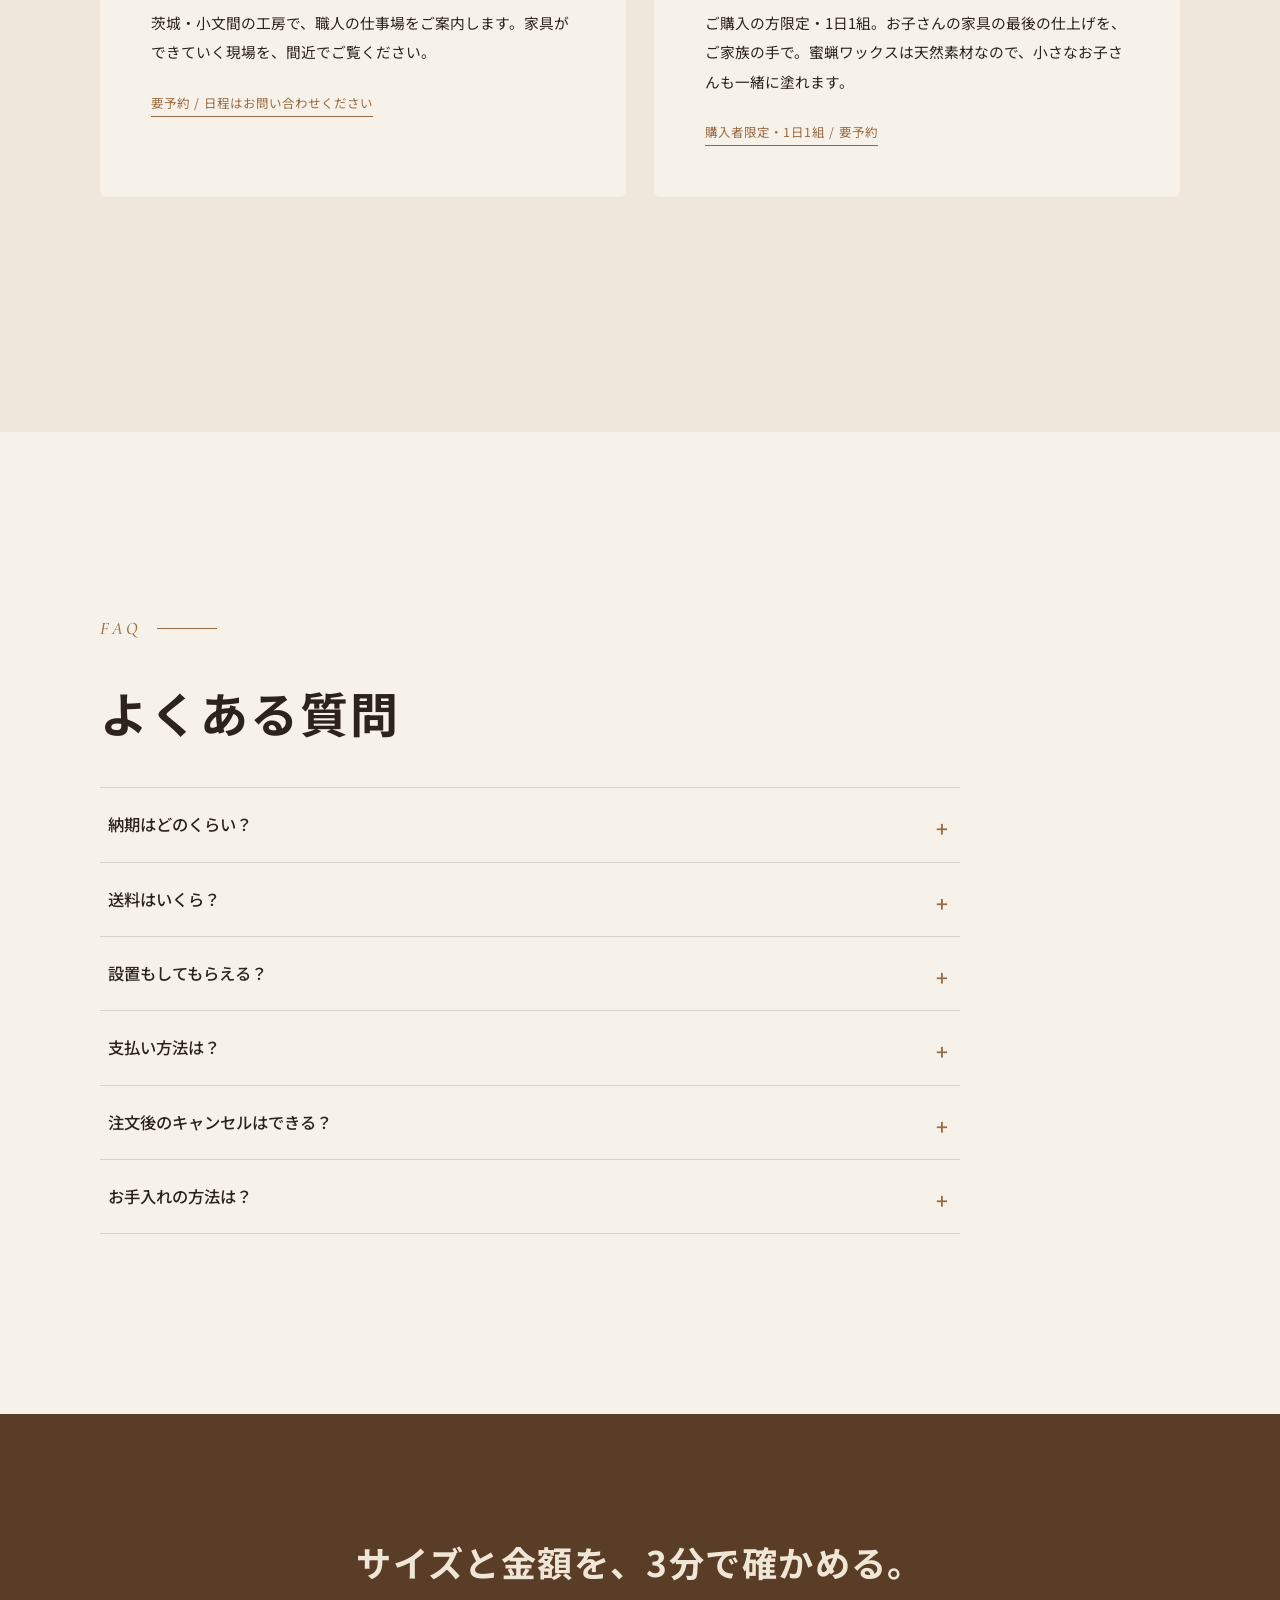
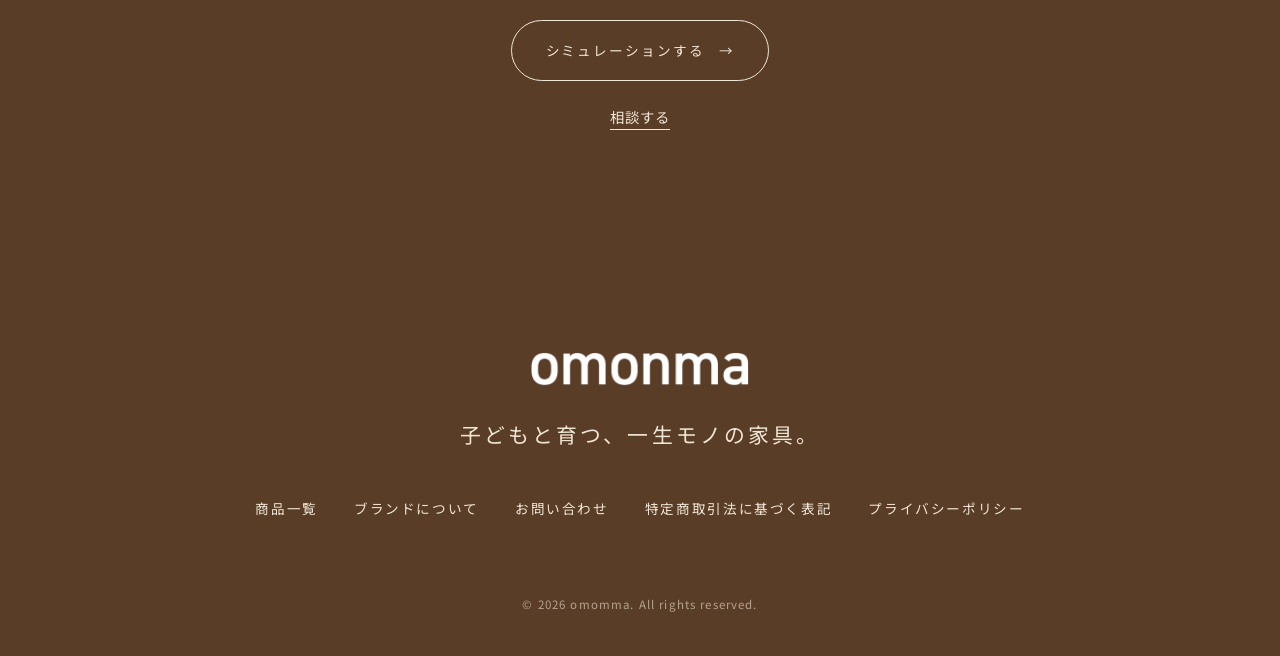
==== commit 581f53c4: "安全の工夫03・04・05を修正 Co-Authored-By: Claude Sonnet 5.5 <noreply@anthropic.com> Claude-Session: https://c" ====
--- a/index.html
+++ b/index.html
@@ -75,9 +75,9 @@
     <div class="promise-list">
       <div class="p-item rv"><div class="p-no">01</div><h3>角と縁は、すべて丸く。</h3><p><span class="tbd">【要確認：R◯mm】</span></p></div>
       <div class="p-item rv"><div class="p-no">02</div><h3>引き出しは、最後にゆっくり閉まる。</h3><p><span class="tbd">【要確認：ソフトクローズの有無】</span></p></div>
-      <div class="p-item rv"><div class="p-no">03</div><h3>指をはさみにくいすき間。</h3><p><span class="tbd">【要確認：◯mm】</span></p></div>
-      <div class="p-item rv"><div class="p-no">04</div><h3>転倒防止の金具つき。</h3><p><span class="tbd">【要確認】</span></p></div>
-      <div class="p-item rv"><div class="p-no">05</div><h3>口に触れても心配の少ない塗料。</h3><p><span class="tbd">【要確認：根拠】</span></p></div>
+      <div class="p-item rv"><div class="p-no">03</div><h3>本物の木だから、長く使える。</h3><p>無垢材・突板など本物の木材を使用。傷んでも手を入れながら、長く使い続けられます。</p></div>
+      <div class="p-item rv"><div class="p-no">04</div><h3>子どもが大人になっても使えるデザイン。</h3><p>ミッドセンチュリーの飽きのこない形。成長しても、ずっとそばに置けます。</p></div>
+      <div class="p-item rv"><div class="p-no">05</div><h3>口に触れても心配の少ない塗料。※</h3><p>※最高グレード（Heritage Luxury）のみ。蜜蝋ワックス仕上げです。<span class="tbd">【要確認：根拠】</span></p></div>
     </div>
   </div>
 </section>
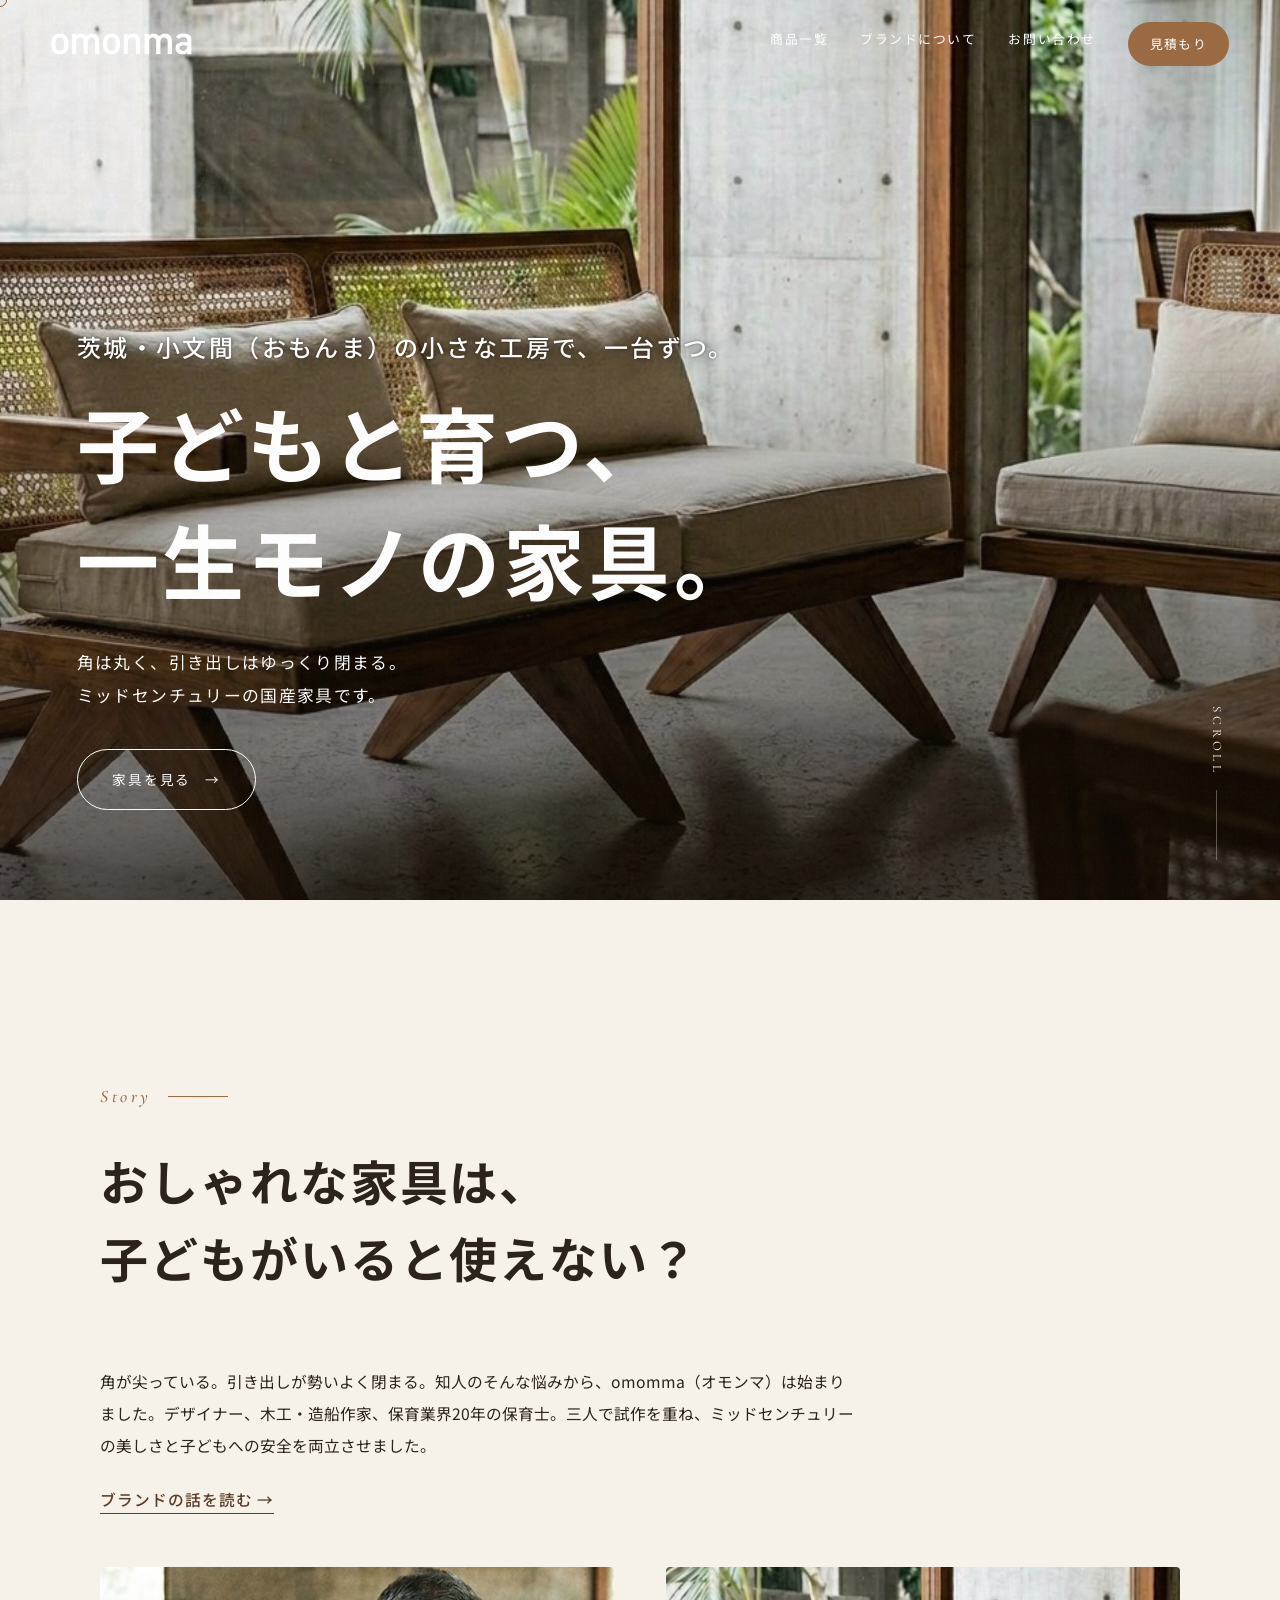
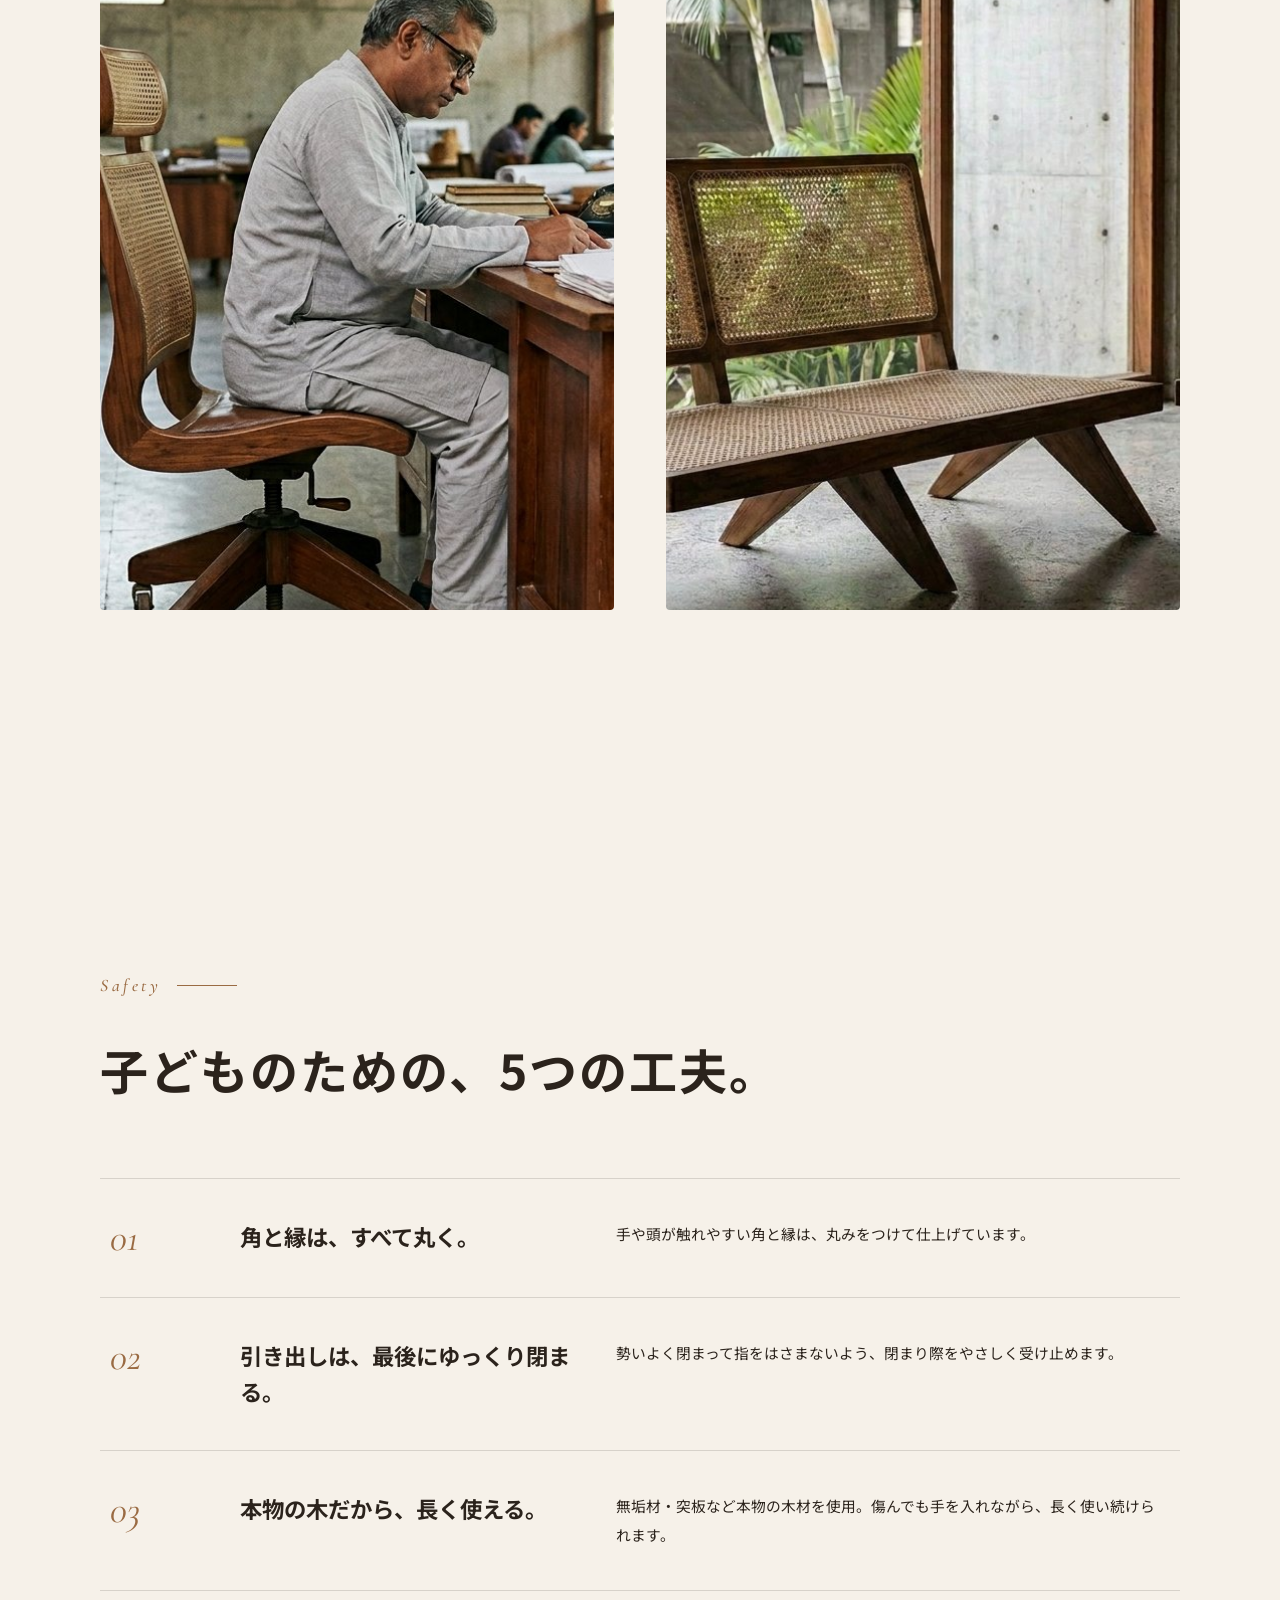
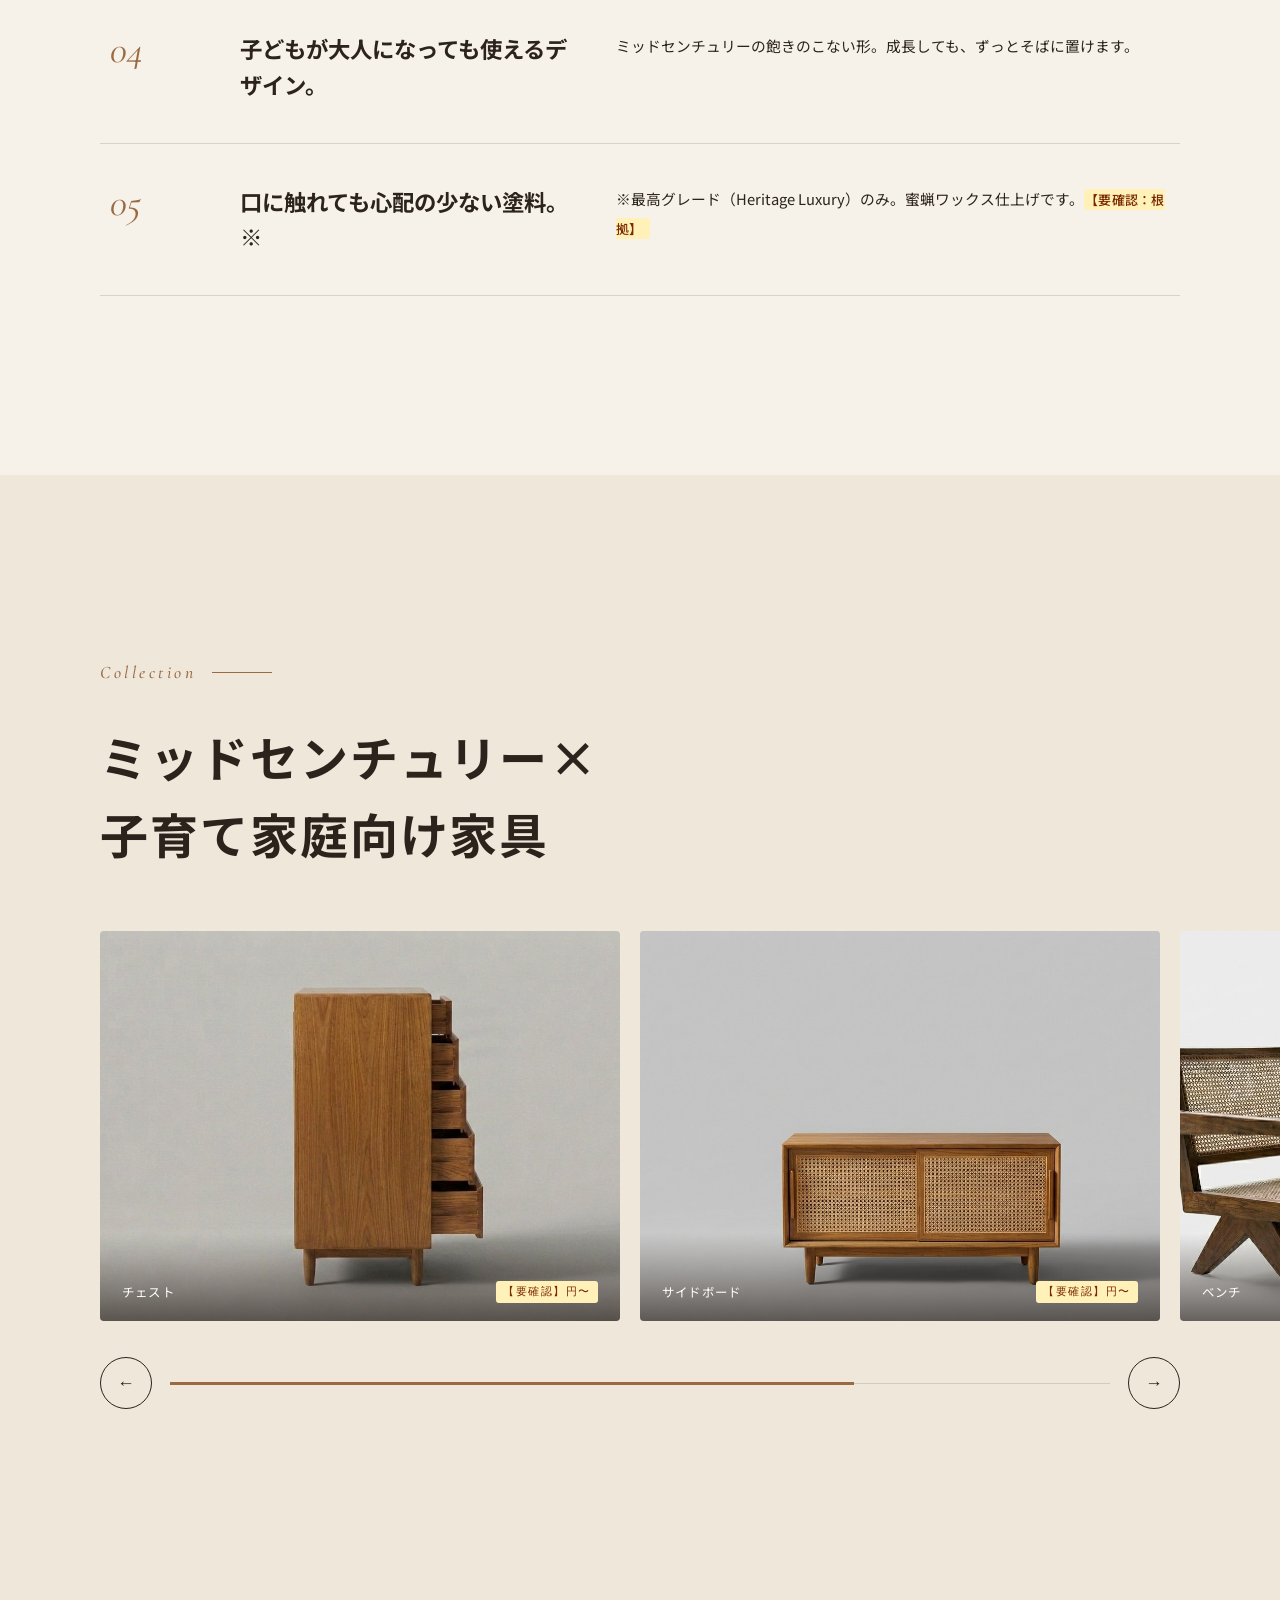
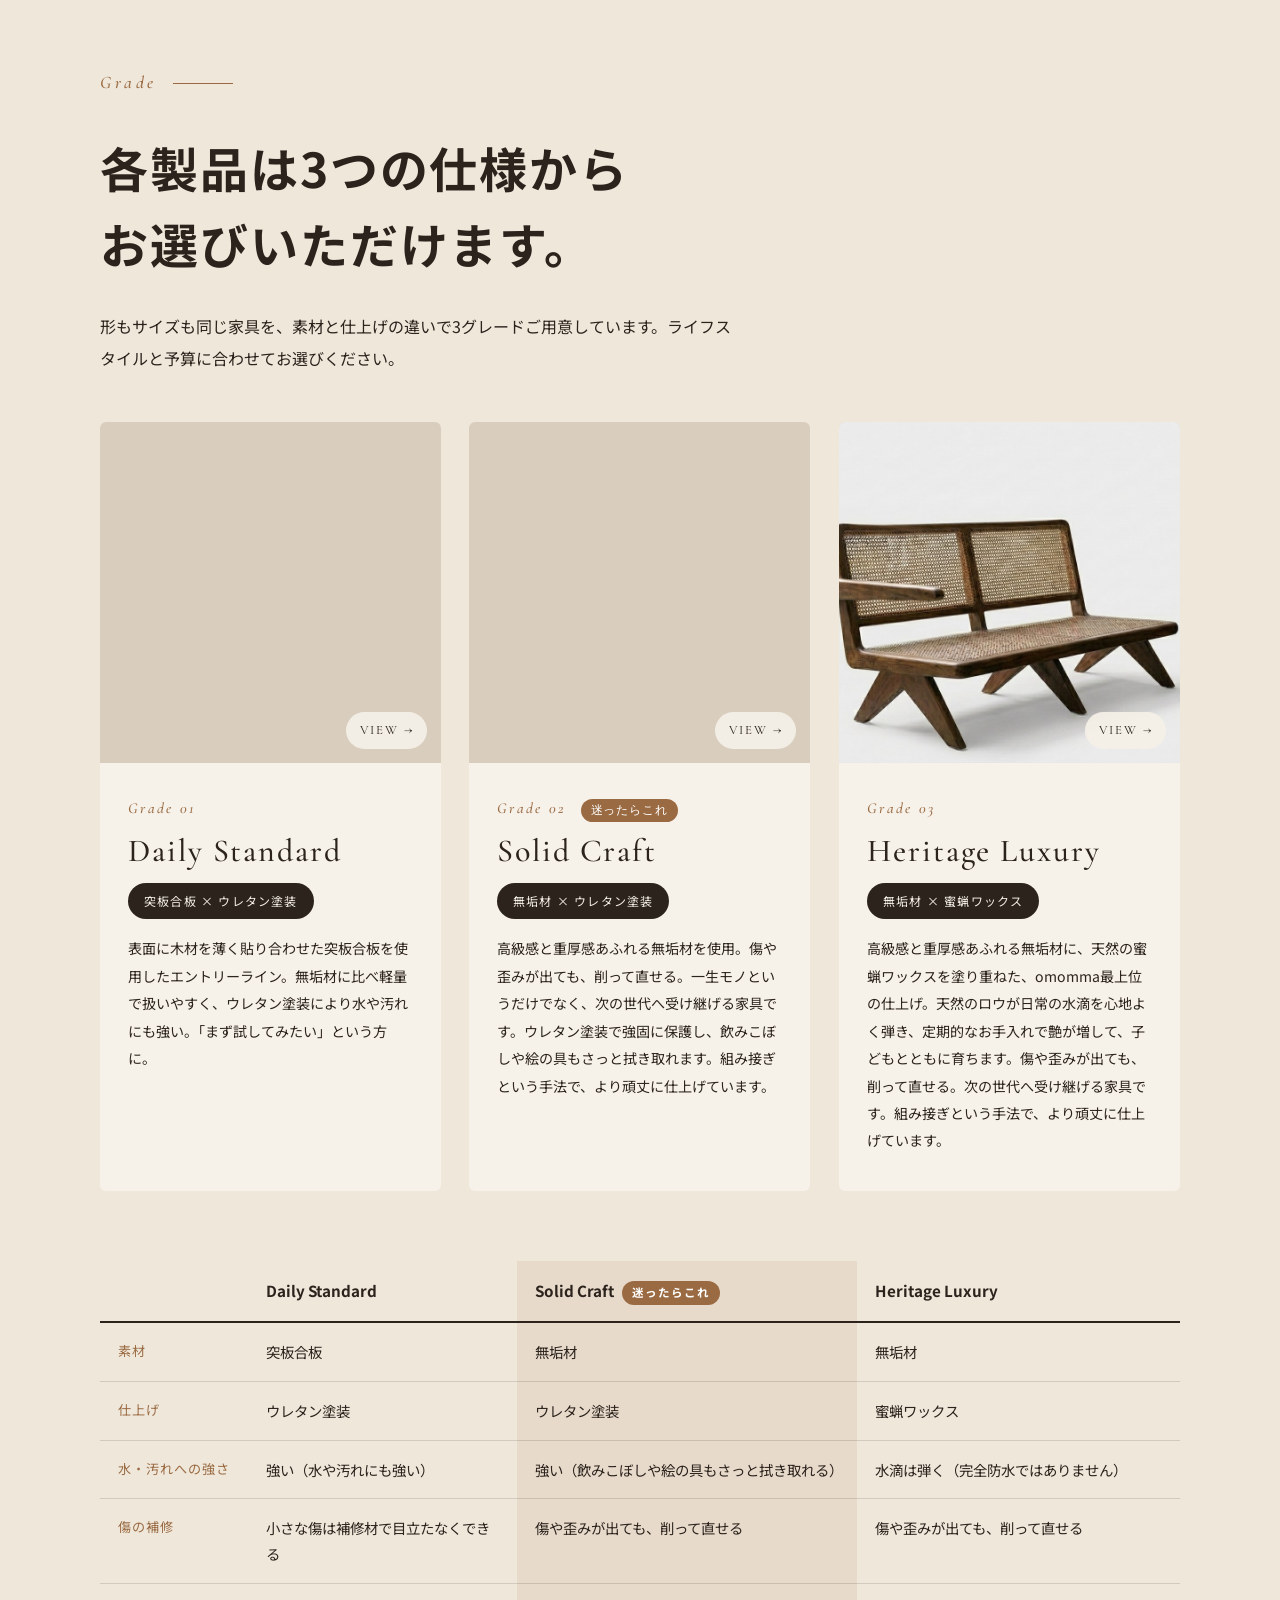
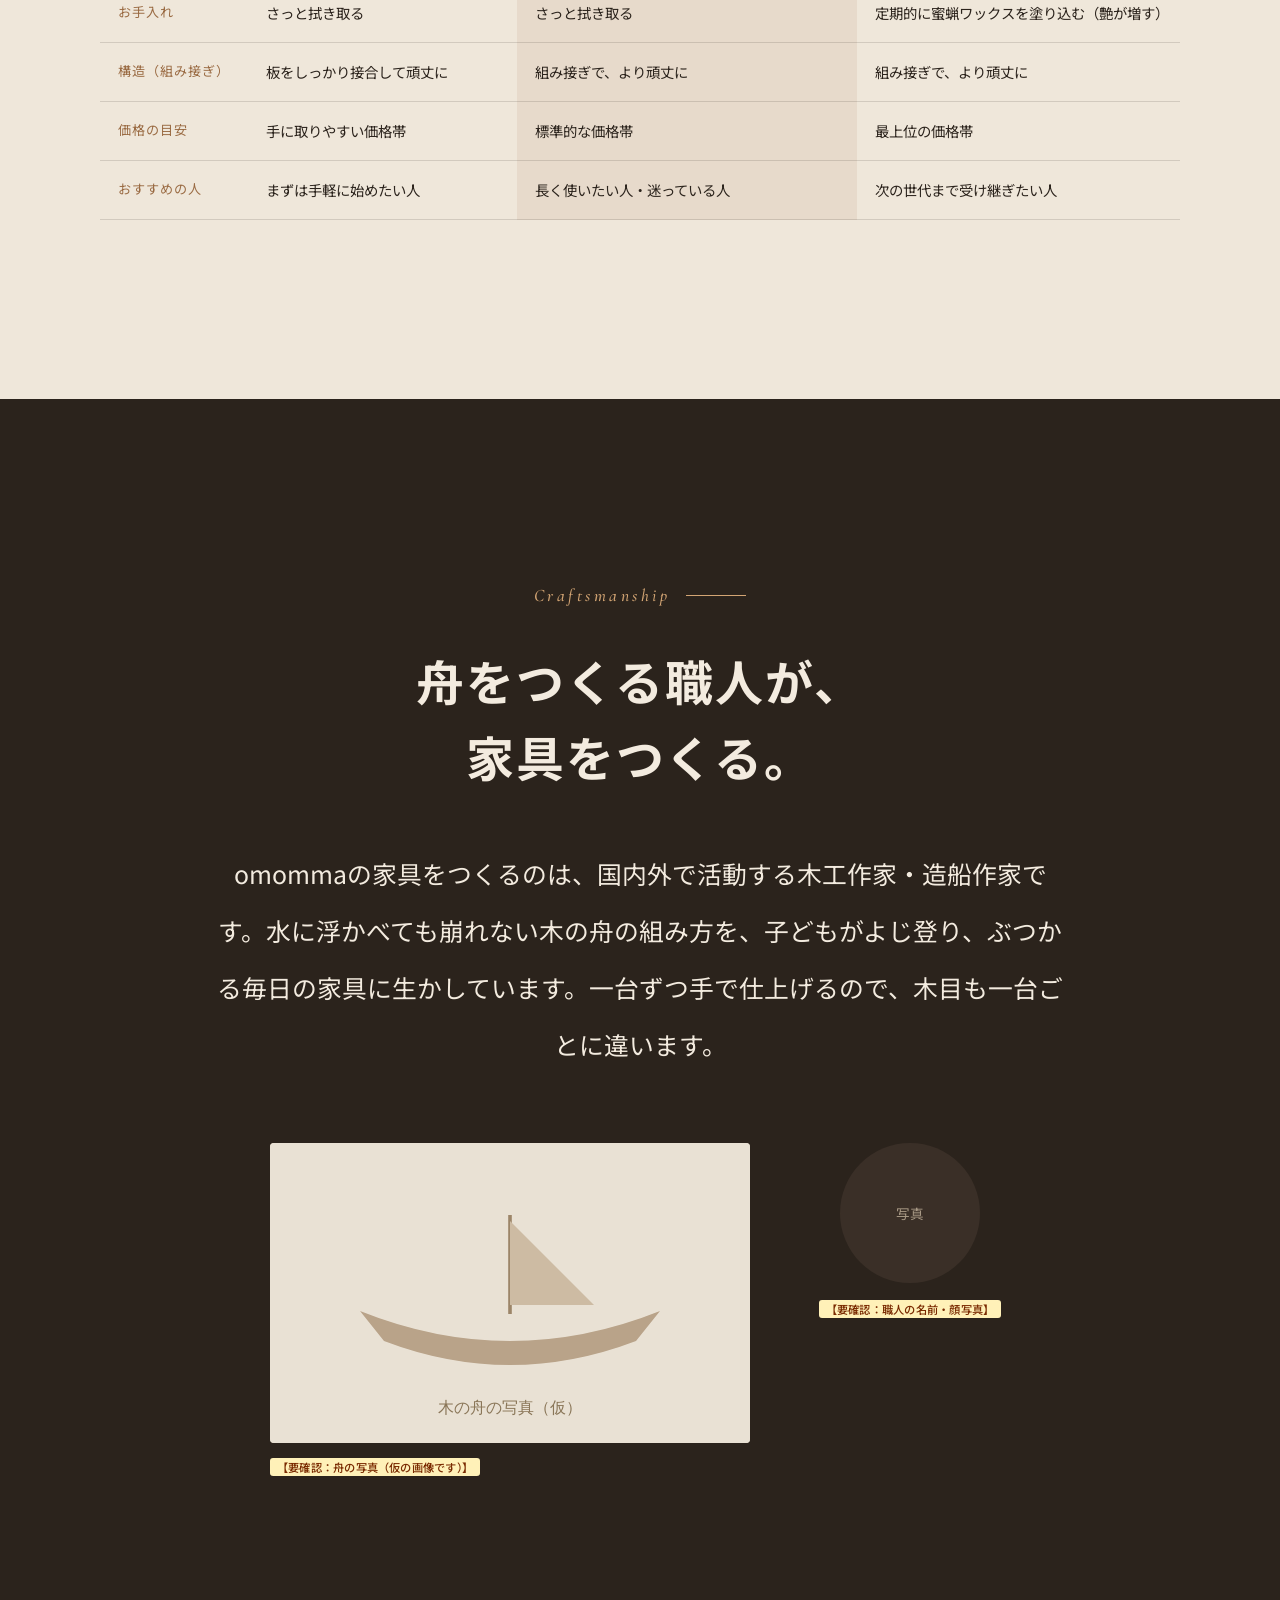
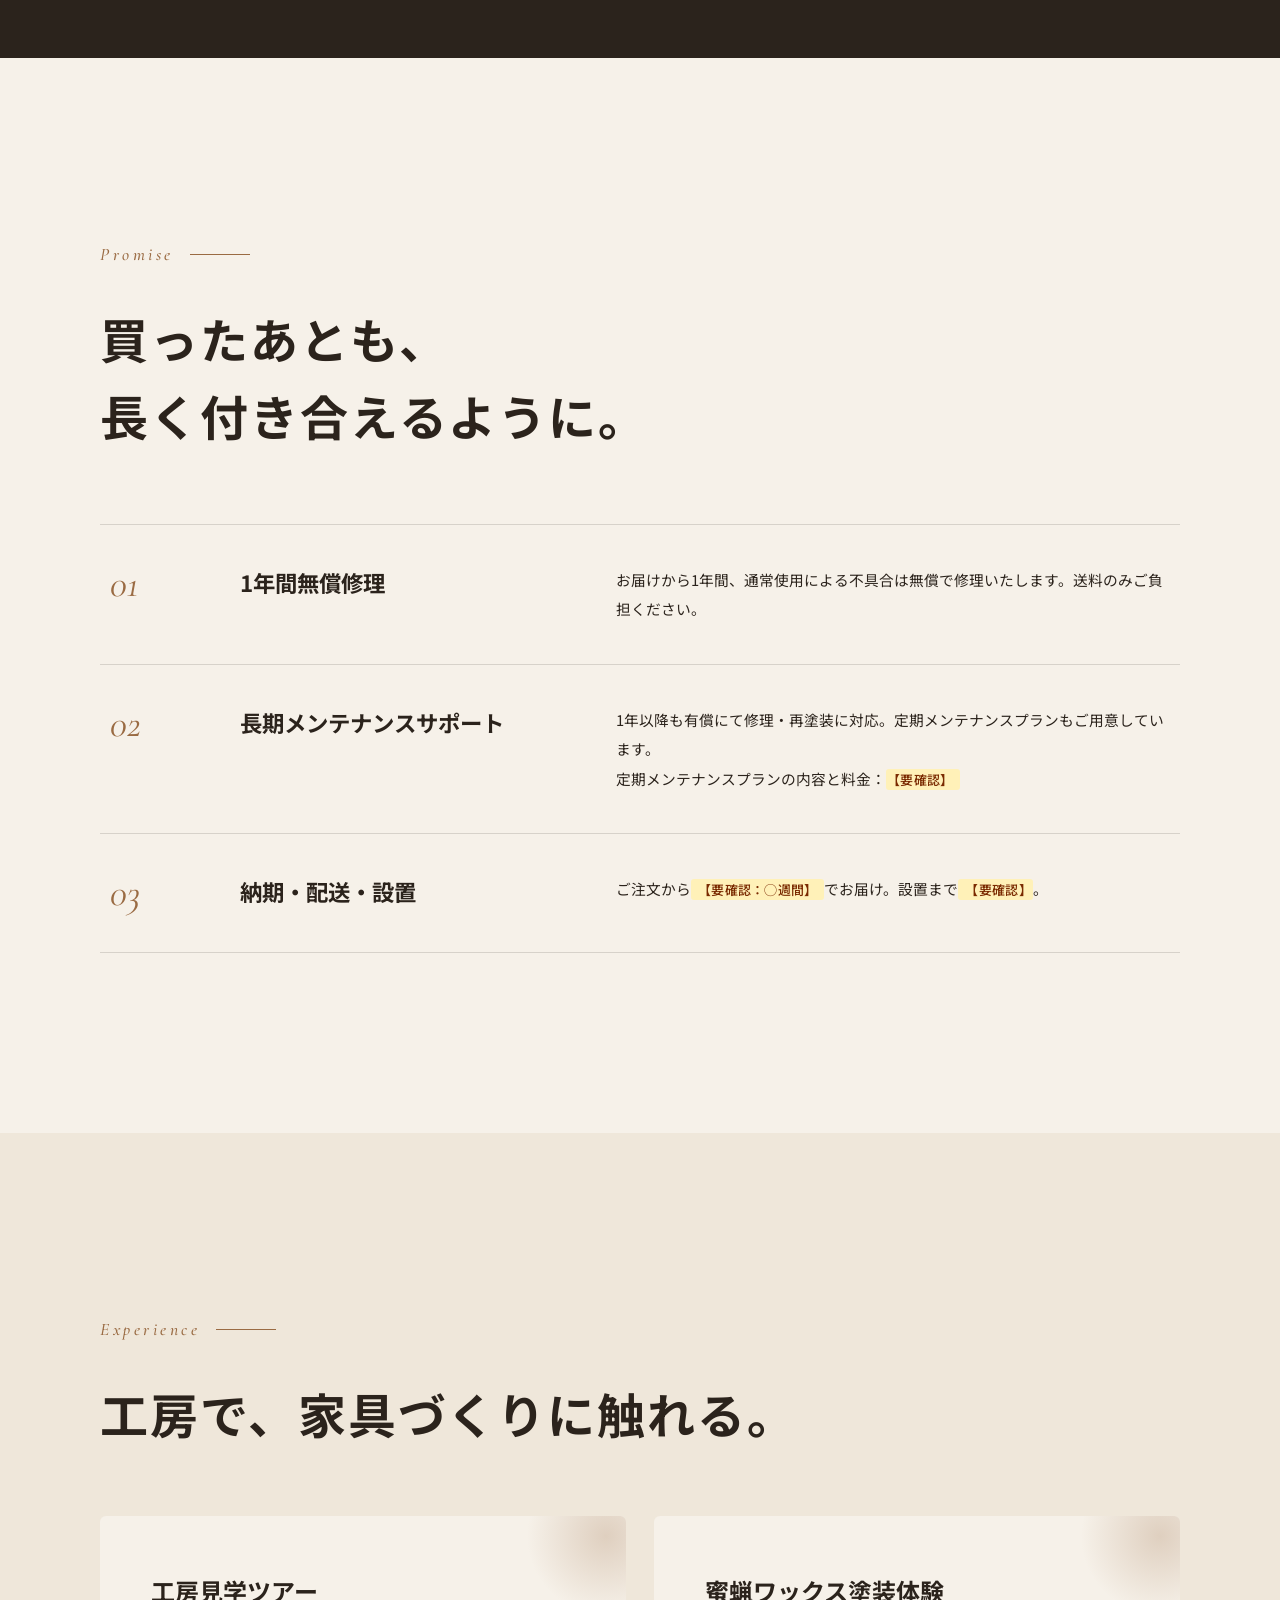
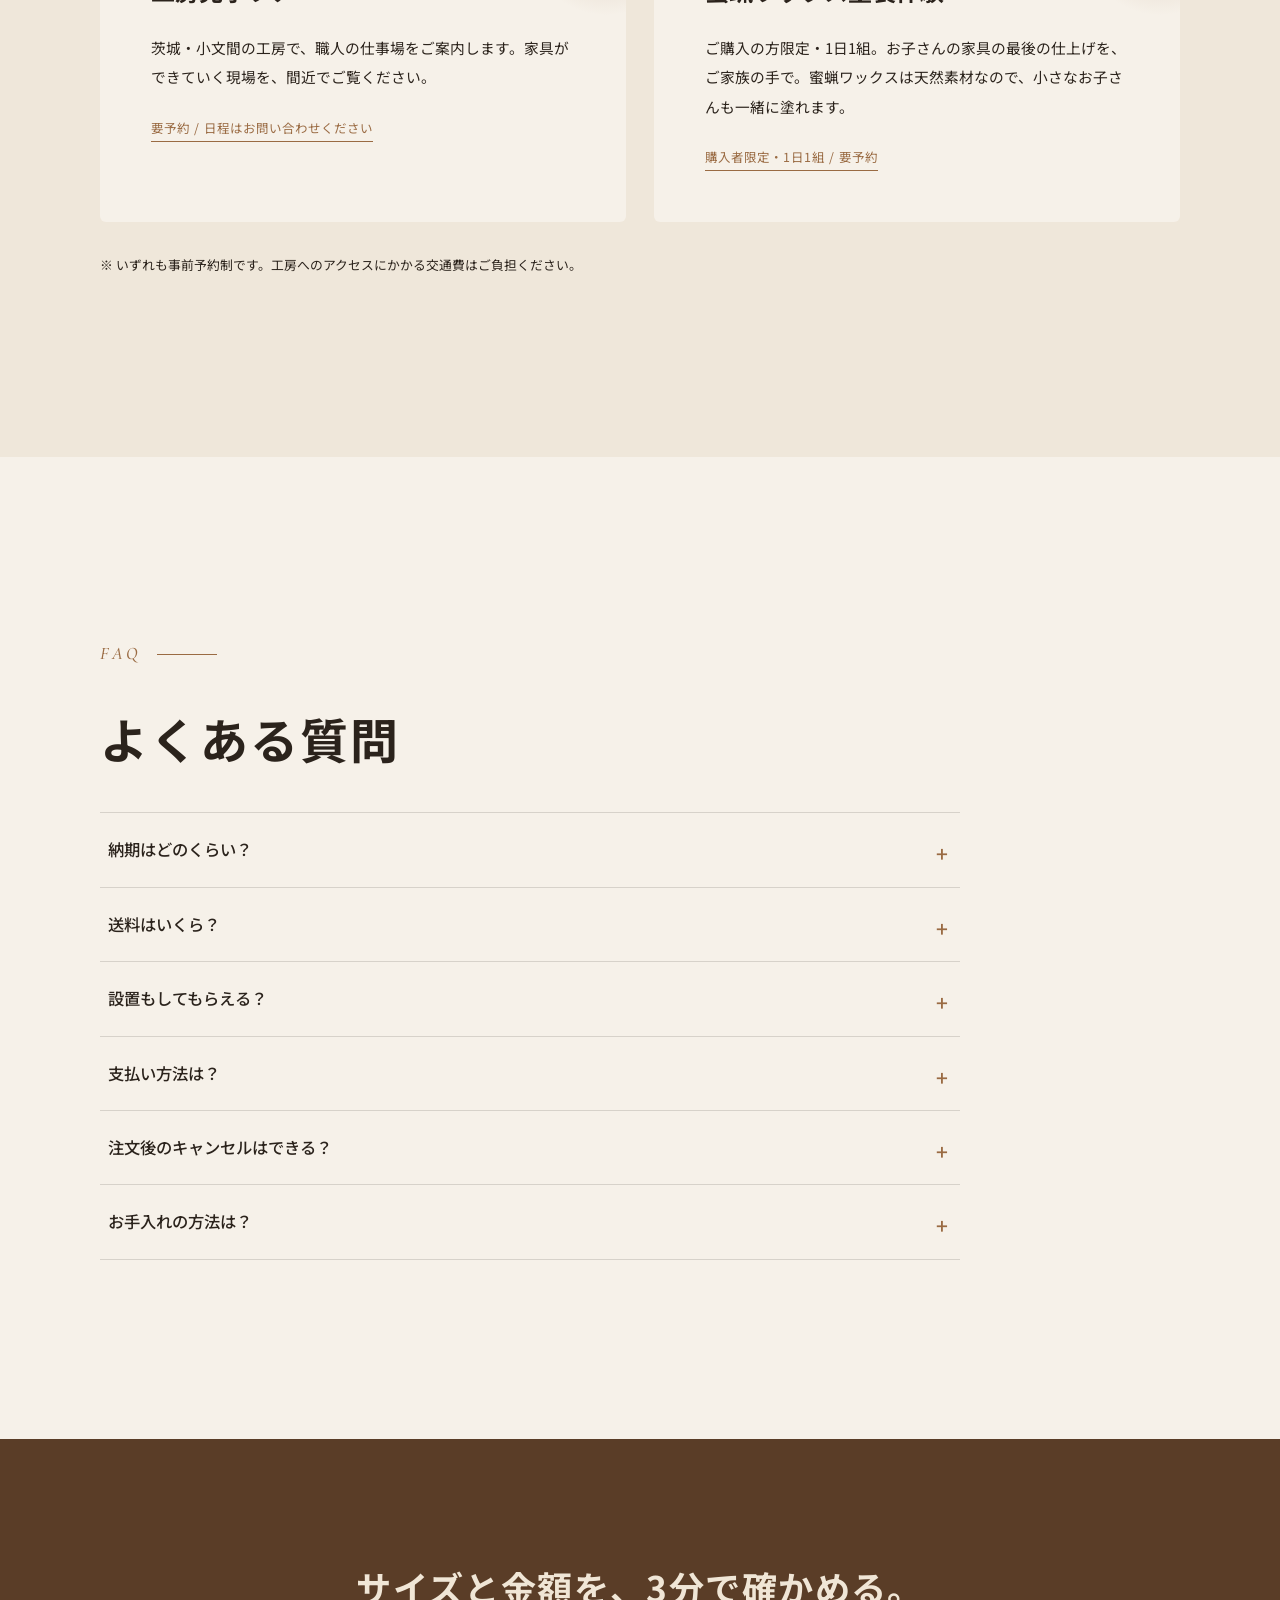
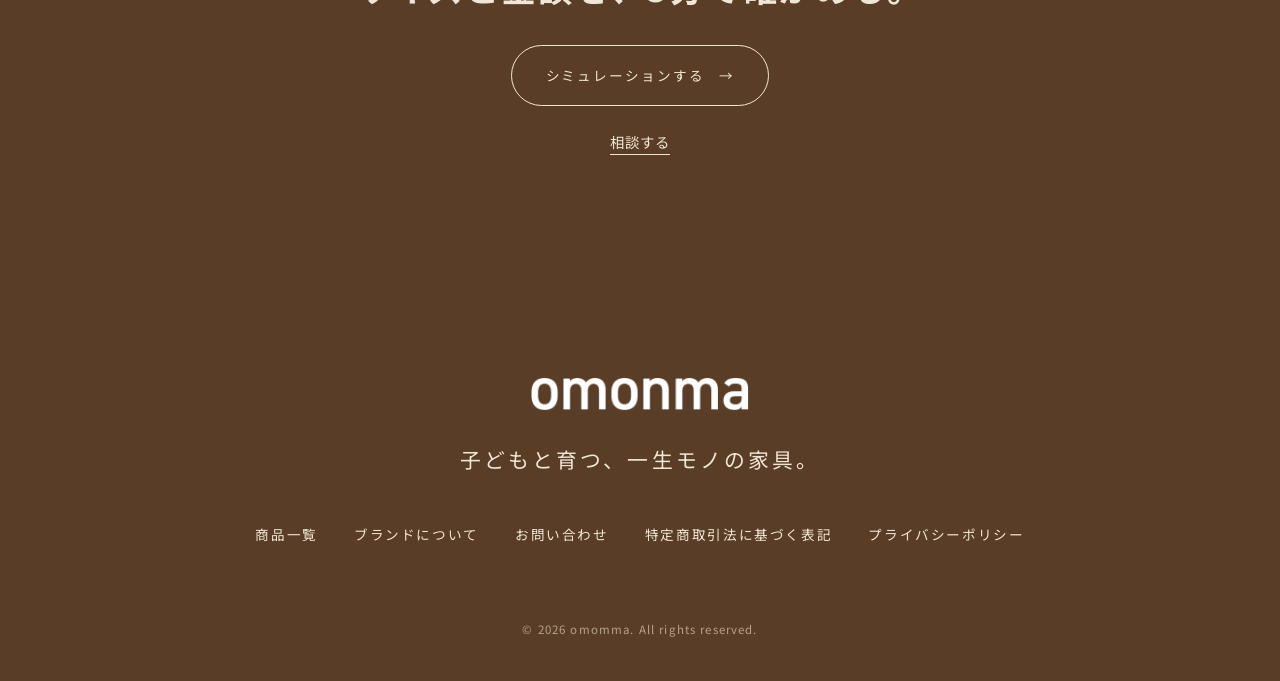
==== commit a6a08c44: "比較表をスマホで項目ごとのブロック表示に変更、空欄を仮の文で補完 Co-Authored-By: Claude Sonnet 5.5 <noreply@anthropic.com> Claude-Se" ====
--- a/index.html
+++ b/index.html
@@ -73,8 +73,8 @@
     <h2 class="rv">子どものための、5つの工夫。</h2>
     <!-- 【要確認】実際に採用している工夫だけを残すこと。仕様が確認できない項目は削除する -->
     <div class="promise-list">
-      <div class="p-item rv"><div class="p-no">01</div><h3>角と縁は、すべて丸く。</h3><p><span class="tbd">【要確認：R◯mm】</span></p></div>
-      <div class="p-item rv"><div class="p-no">02</div><h3>引き出しは、最後にゆっくり閉まる。</h3><p><span class="tbd">【要確認：ソフトクローズの有無】</span></p></div>
+      <div class="p-item rv"><div class="p-no">01</div><h3>角と縁は、すべて丸く。</h3><p>手や頭が触れやすい角と縁は、丸みをつけて仕上げています。</p></div>
+      <div class="p-item rv"><div class="p-no">02</div><h3>引き出しは、最後にゆっくり閉まる。</h3><p>勢いよく閉まって指をはさまないよう、閉まり際をやさしく受け止めます。</p></div>
       <div class="p-item rv"><div class="p-no">03</div><h3>本物の木だから、長く使える。</h3><p>無垢材・突板など本物の木材を使用。傷んでも手を入れながら、長く使い続けられます。</p></div>
       <div class="p-item rv"><div class="p-no">04</div><h3>子どもが大人になっても使えるデザイン。</h3><p>ミッドセンチュリーの飽きのこない形。成長しても、ずっとそばに置けます。</p></div>
       <div class="p-item rv"><div class="p-no">05</div><h3>口に触れても心配の少ない塗料。※</h3><p>※最高グレード（Heritage Luxury）のみ。蜜蝋ワックス仕上げです。<span class="tbd">【要確認：根拠】</span></p></div>
@@ -149,14 +149,14 @@
       <table class="grade-table">
         <thead><tr><th></th><th>Daily Standard</th><th class="pick-col">Solid Craft<span class="pick">迷ったらこれ</span></th><th>Heritage Luxury</th></tr></thead>
         <tbody>
-          <tr><th>素材</th><td>突板合板</td><td class="pick-col">無垢材</td><td>無垢材</td></tr>
-          <tr><th>仕上げ</th><td>ウレタン塗装</td><td class="pick-col">ウレタン塗装</td><td>蜜蝋ワックス</td></tr>
-          <tr><th>水・汚れへの強さ</th><td>強い（水や汚れにも強い）</td><td class="pick-col">強い（飲みこぼしや絵の具もさっと拭き取れる）</td><td>水滴は弾く（完全防水ではありません）</td></tr>
-          <tr><th>傷の補修</th><td><span class="tbd">【要確認】</span></td><td class="pick-col">傷や歪みが出ても、削って直せる</td><td>傷や歪みが出ても、削って直せる</td></tr>
-          <tr><th>お手入れ</th><td><span class="tbd">【要確認】</span></td><td class="pick-col">さっと拭き取る</td><td>定期的に蜜蝋ワックスを塗り込む（艶が増す）</td></tr>
-          <tr><th>構造（組み接ぎ）</th><td><span class="tbd">【要確認】</span></td><td class="pick-col">組み接ぎで、より頑丈に</td><td>組み接ぎで、より頑丈に</td></tr>
-          <tr><th>価格の目安</th><td><span class="tbd">【要確認】</span></td><td class="pick-col"><span class="tbd">【要確認】</span></td><td><span class="tbd">【要確認】</span></td></tr>
-          <tr><th>おすすめの人</th><td><span class="tbd">【要確認】</span></td><td class="pick-col"><span class="tbd">【要確認】</span></td><td><span class="tbd">【要確認】</span></td></tr>
+          <tr><th>素材</th><td data-g="Daily Standard">突板合板</td><td class="pick-col" data-g="Solid Craft">無垢材</td><td data-g="Heritage Luxury">無垢材</td></tr>
+          <tr><th>仕上げ</th><td data-g="Daily Standard">ウレタン塗装</td><td class="pick-col" data-g="Solid Craft">ウレタン塗装</td><td data-g="Heritage Luxury">蜜蝋ワックス</td></tr>
+          <tr><th>水・汚れへの強さ</th><td data-g="Daily Standard">強い（水や汚れにも強い）</td><td class="pick-col" data-g="Solid Craft">強い（飲みこぼしや絵の具もさっと拭き取れる）</td><td data-g="Heritage Luxury">水滴は弾く（完全防水ではありません）</td></tr>
+          <tr><th>傷の補修</th><td data-g="Daily Standard">小さな傷は補修材で目立たなくできる</td><td class="pick-col" data-g="Solid Craft">傷や歪みが出ても、削って直せる</td><td data-g="Heritage Luxury">傷や歪みが出ても、削って直せる</td></tr>
+          <tr><th>お手入れ</th><td data-g="Daily Standard">さっと拭き取る</td><td class="pick-col" data-g="Solid Craft">さっと拭き取る</td><td data-g="Heritage Luxury">定期的に蜜蝋ワックスを塗り込む（艶が増す）</td></tr>
+          <tr><th>構造（組み接ぎ）</th><td data-g="Daily Standard">板をしっかり接合して頑丈に</td><td class="pick-col" data-g="Solid Craft">組み接ぎで、より頑丈に</td><td data-g="Heritage Luxury">組み接ぎで、より頑丈に</td></tr>
+          <tr><th>価格の目安</th><td data-g="Daily Standard">手に取りやすい価格帯</td><td class="pick-col" data-g="Solid Craft">標準的な価格帯</td><td data-g="Heritage Luxury">最上位の価格帯</td></tr>
+          <tr><th>おすすめの人</th><td data-g="Daily Standard">まずは手軽に始めたい人</td><td class="pick-col" data-g="Solid Craft">長く使いたい人・迷っている人</td><td data-g="Heritage Luxury">次の世代まで受け継ぎたい人</td></tr>
         </tbody>
       </table>
     </div>
--- a/style.css
+++ b/style.css
@@ -378,3 +378,20 @@
 .prod-line{margin-top:8px;font-size:.88rem;line-height:1.8}
 .prod-price{margin-top:6px;font-size:.9rem}
 .m-tbd{margin-top:12px;font-size:.82rem}
+
+/* ===== 比較表：スマホは項目ごとのブロック ===== */
+.grade-table td[data-g="Daily Standard"]{--gc:#6f8494}
+.grade-table td[data-g="Solid Craft"]{--gc:var(--wood)}
+.grade-table td[data-g="Heritage Luxury"]{--gc:#3a2f27}
+@media (max-width:768px){
+  .gt-wrap{overflow-x:visible}
+  .grade-table,.grade-table thead,.grade-table tbody,.grade-table tr,.grade-table th,.grade-table td{display:block;min-width:0;width:100%}
+  .grade-table thead th{display:none}
+  .grade-table thead th.pick-col{display:block;background:none;font-size:0;border:0;padding:0;margin-bottom:14px}
+  .grade-table thead .pick{margin:0;font-size:.78rem}
+  .grade-table thead .pick::after{content:" ＝ Solid Craft"}
+  .grade-table tbody tr{margin-bottom:24px;border-top:2px solid var(--ink)}
+  .grade-table tbody th{width:auto;padding:12px 4px 6px;border:0;font-weight:700;font-size:.95rem;color:var(--ink);white-space:normal}
+  .grade-table td{display:flex;flex-wrap:wrap;align-items:baseline;gap:2px 12px;padding:10px 4px;border-bottom:1px solid var(--line);overflow-wrap:anywhere}
+  .grade-table td::before{content:attr(data-g);flex:0 0 9.5em;box-sizing:border-box;padding-left:16px;font-weight:700;font-size:.82rem;white-space:nowrap;color:var(--gc);background:radial-gradient(circle at 5px 55%,var(--gc) 5px,transparent 5.5px) no-repeat}
+}
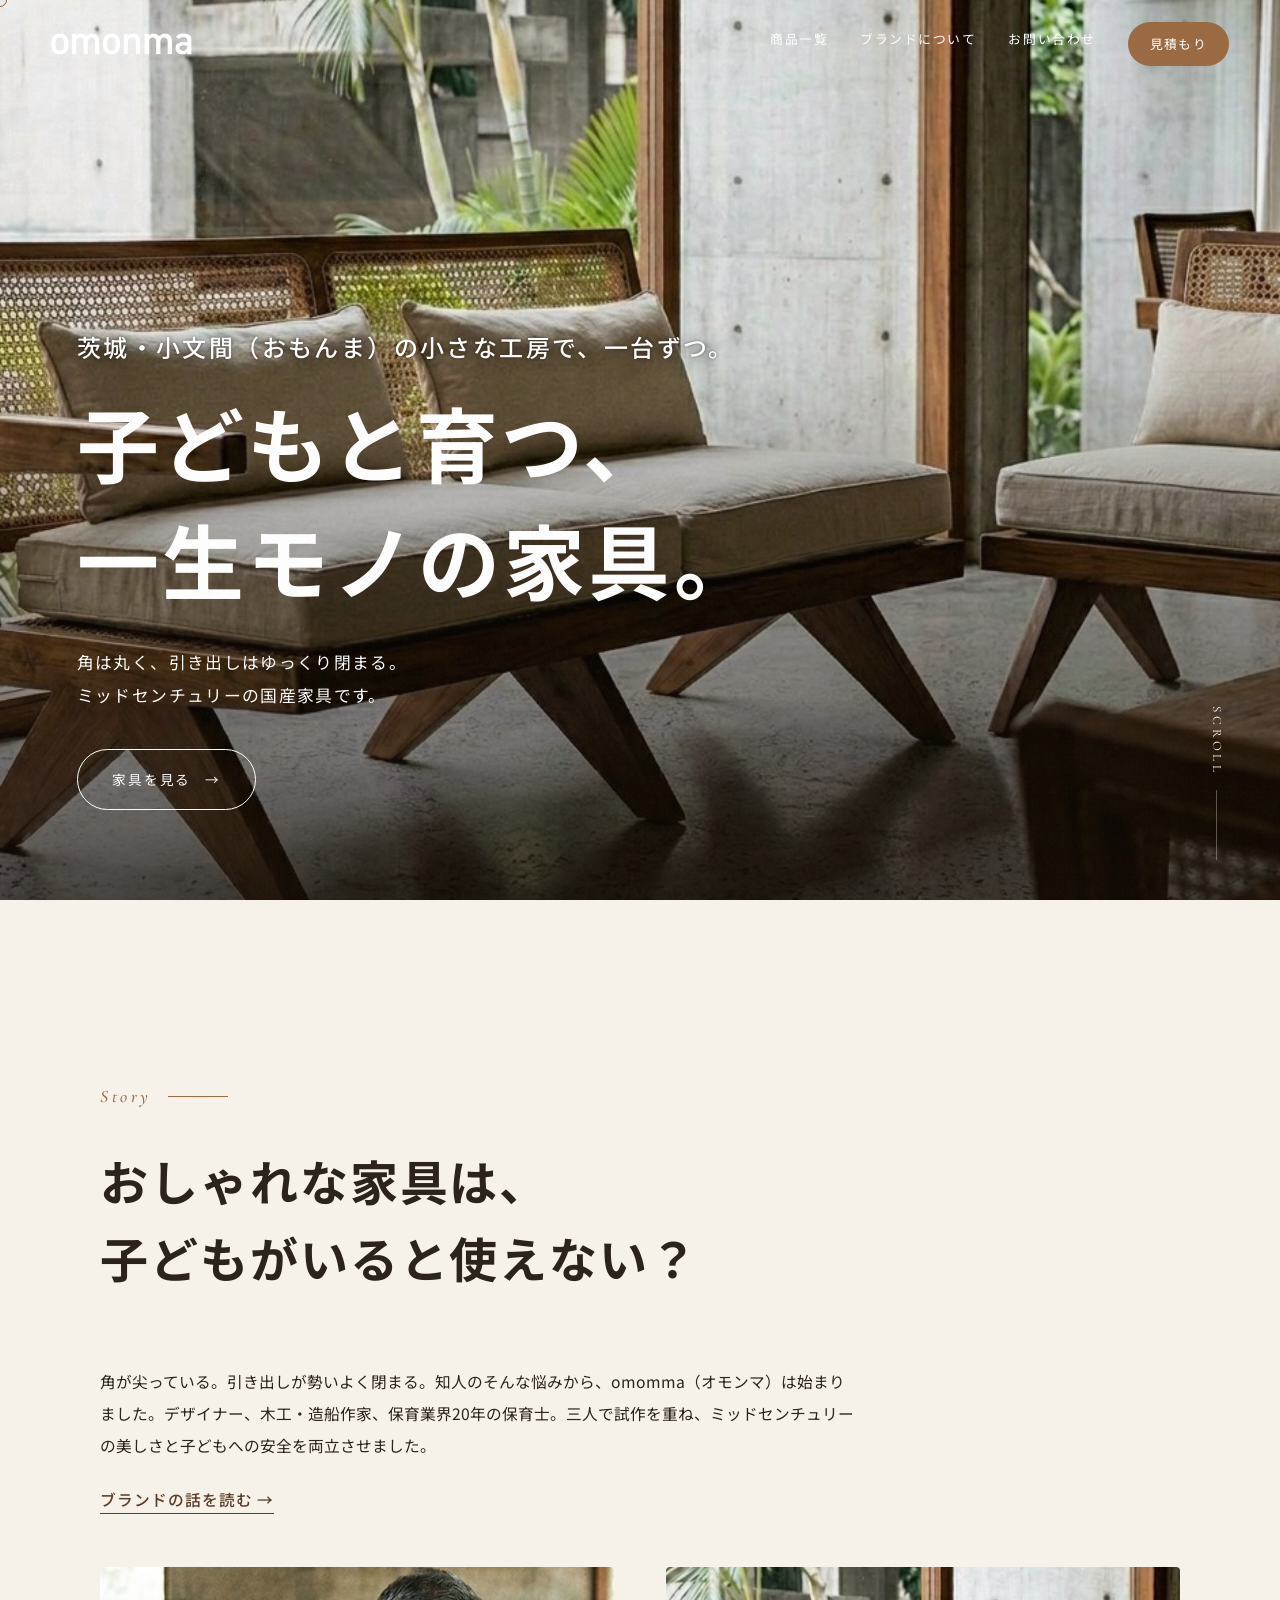
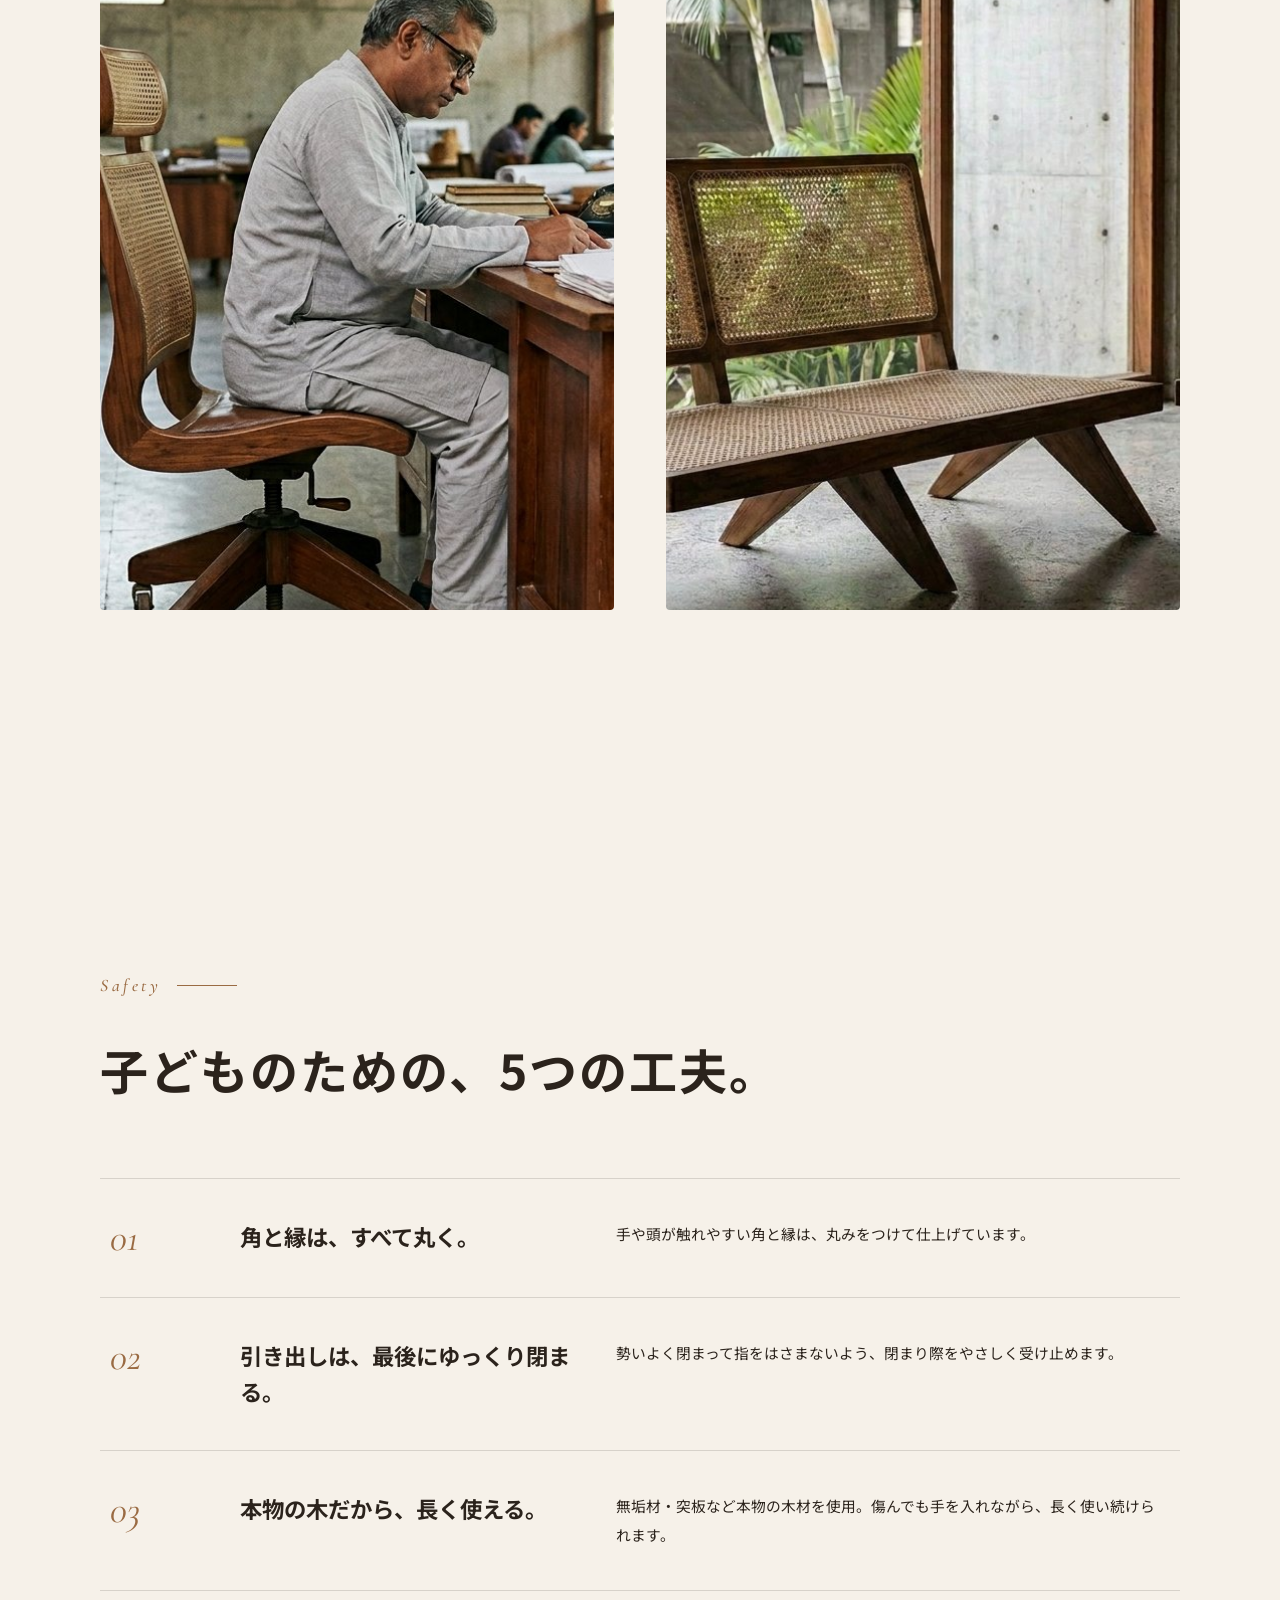
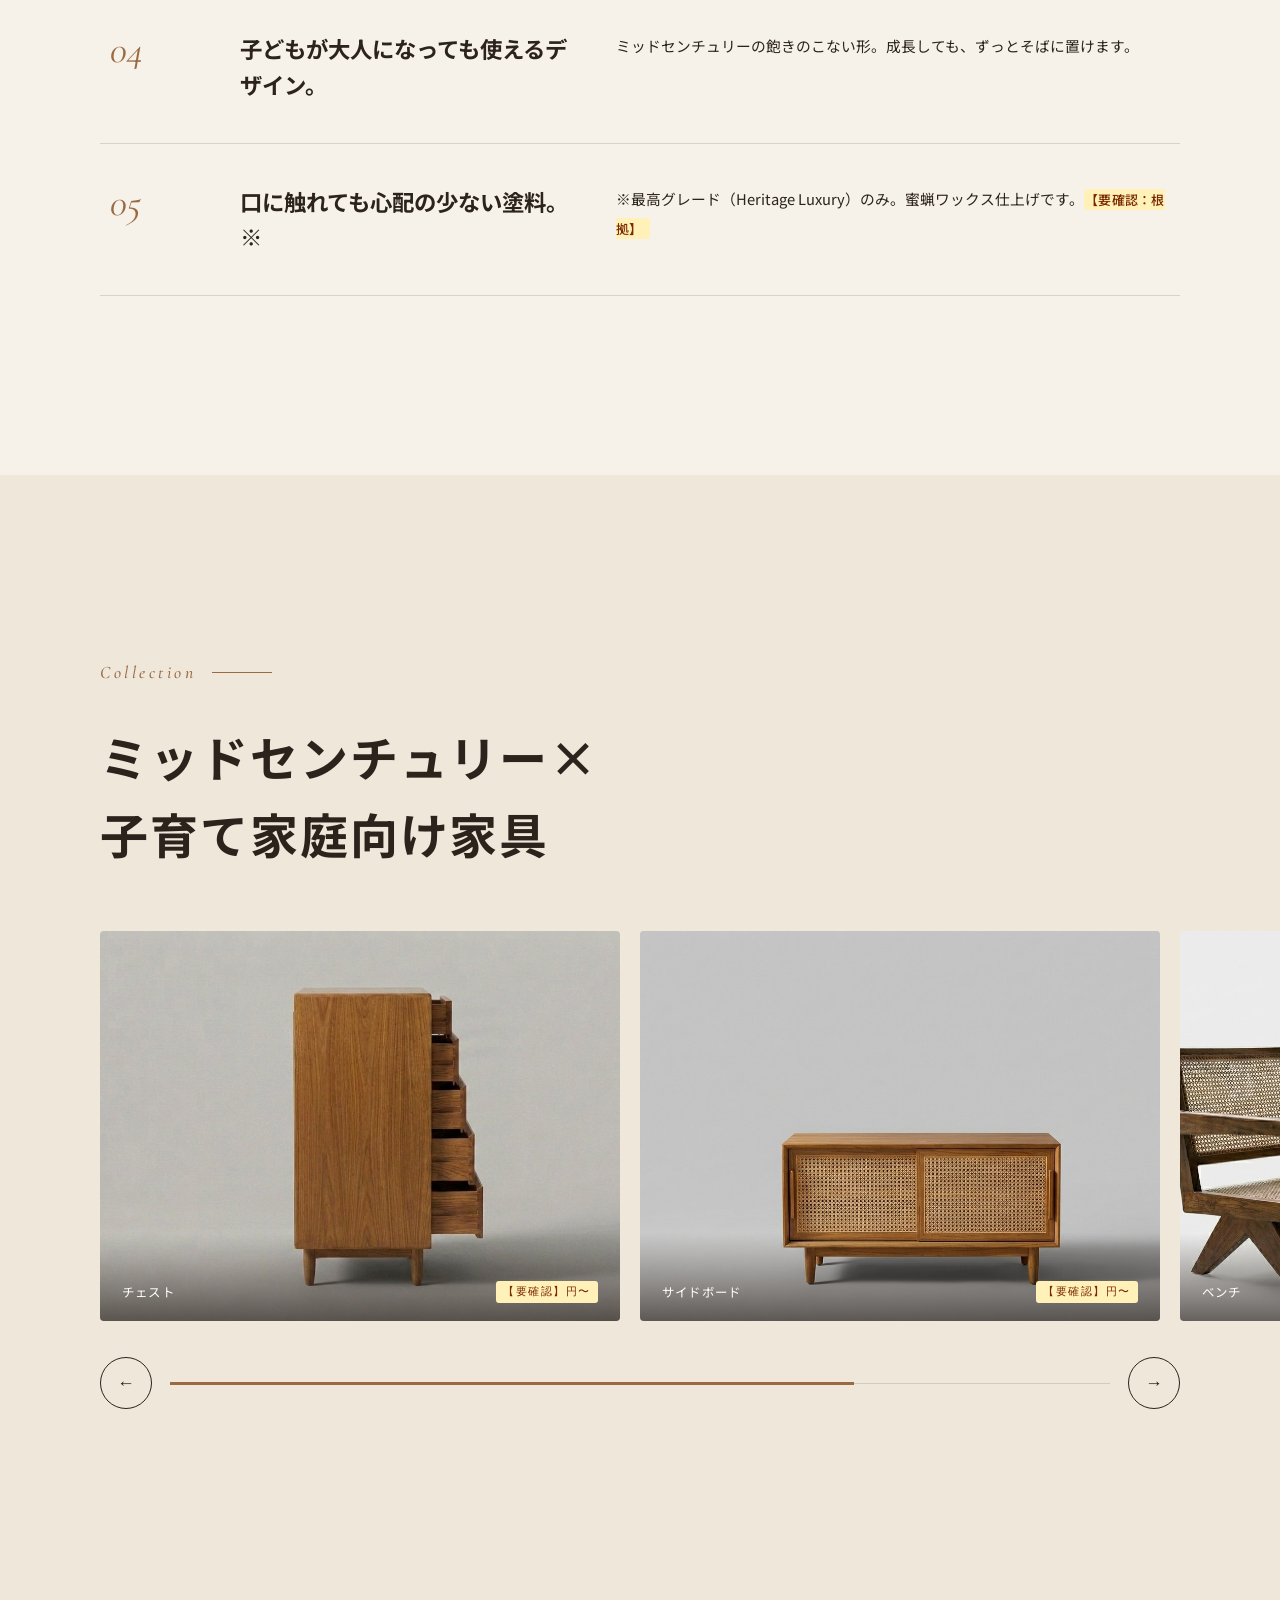
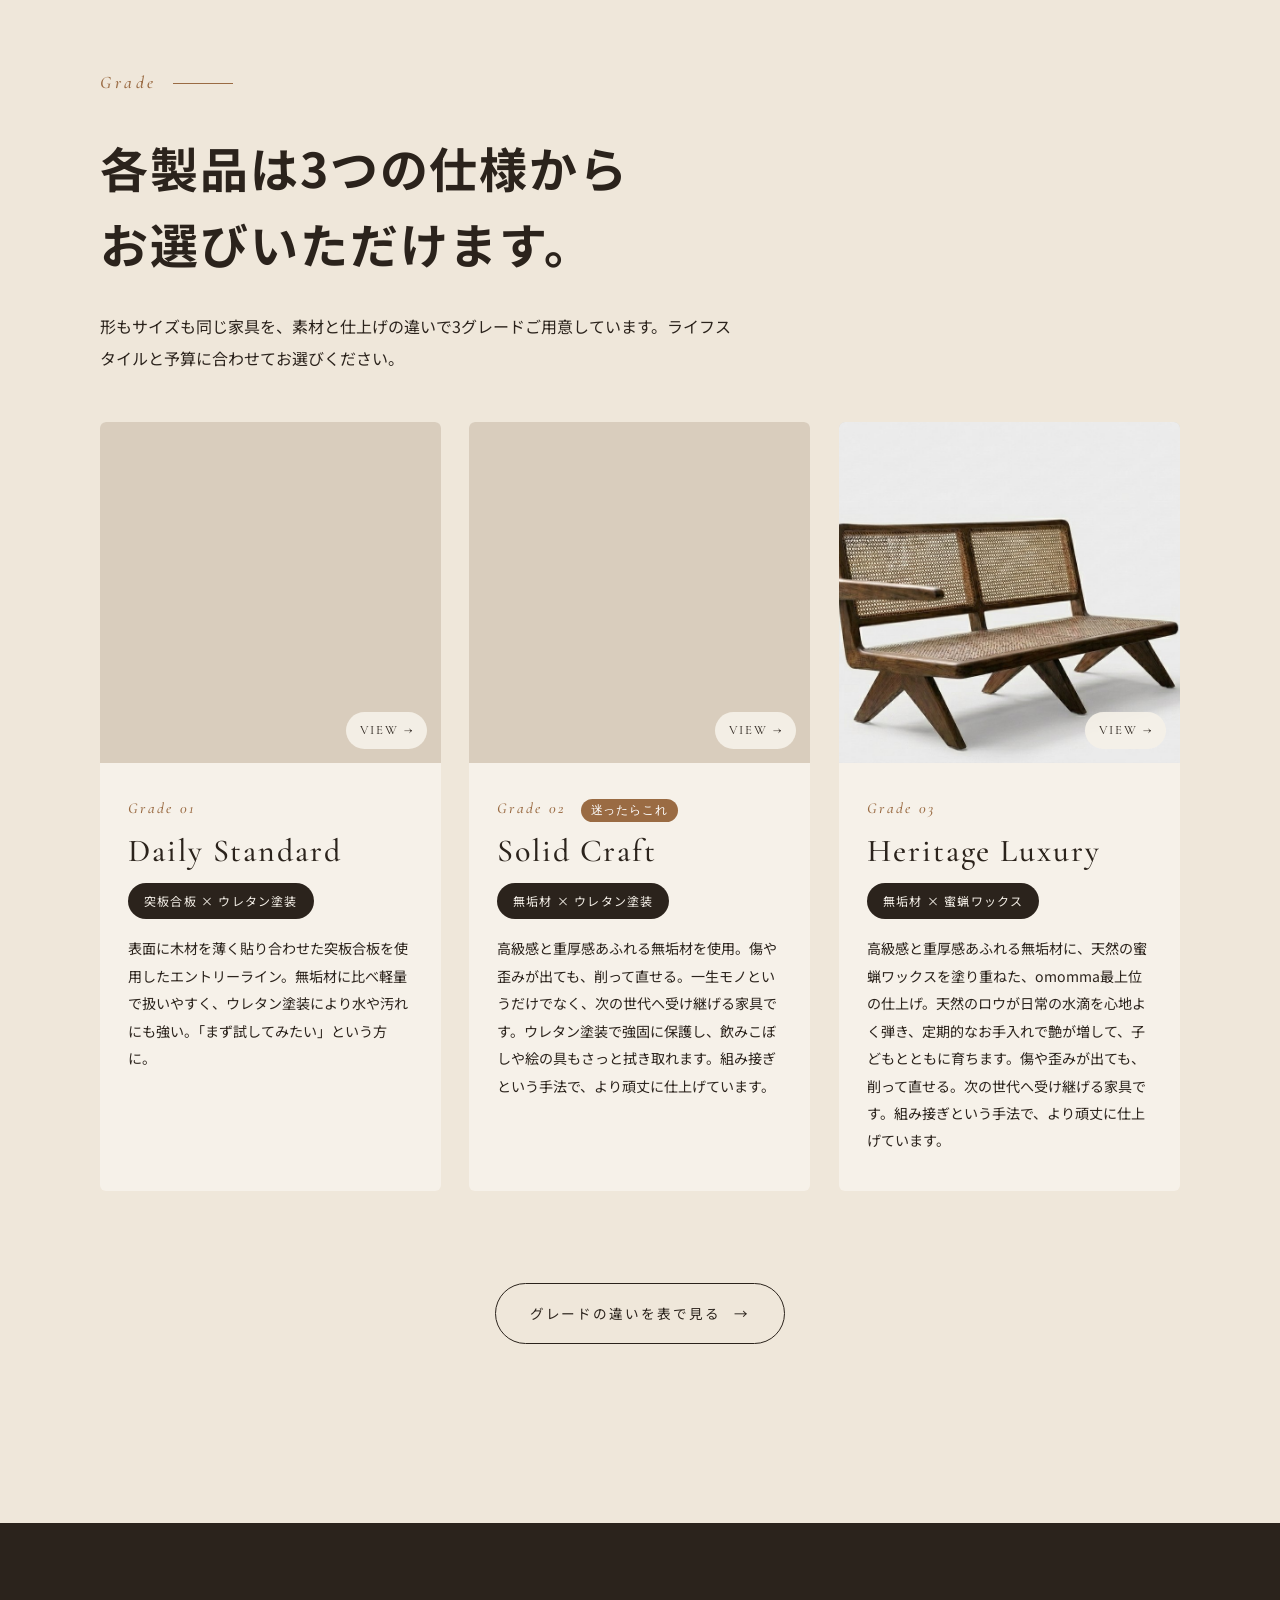
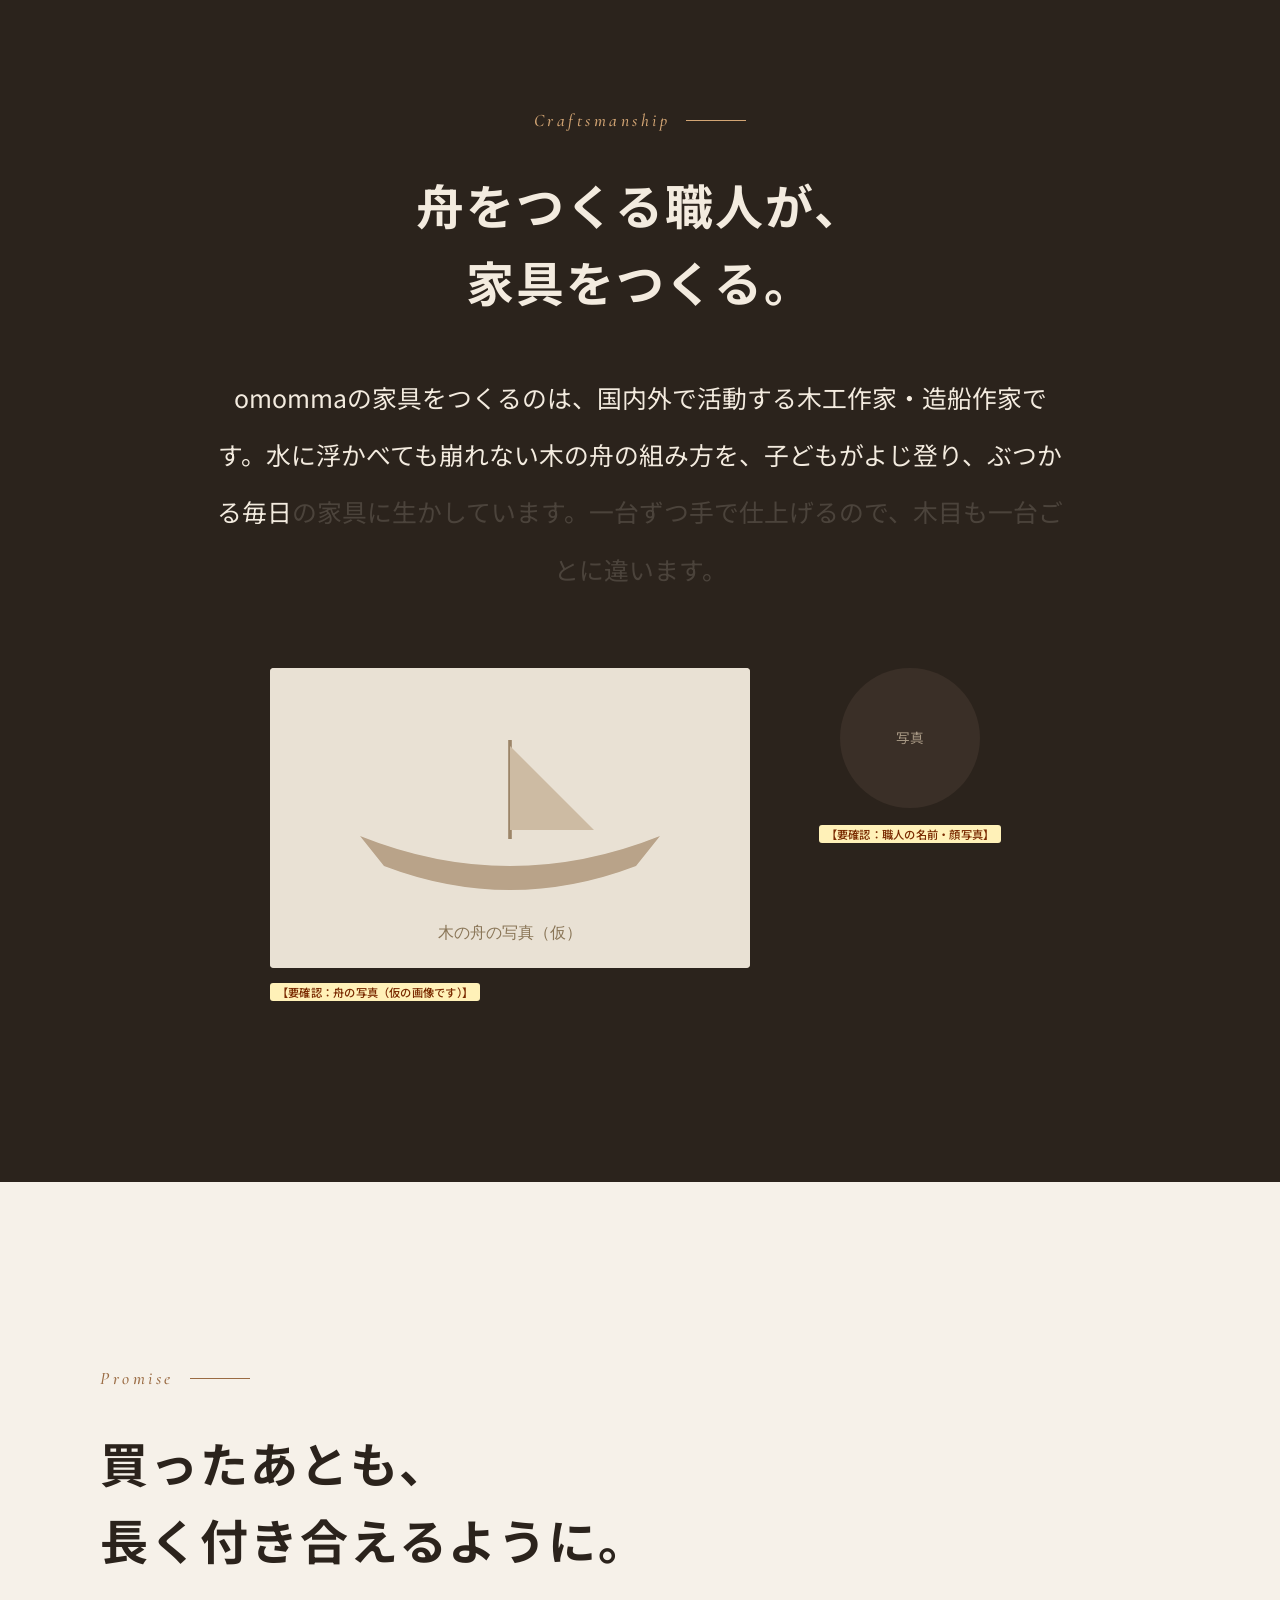
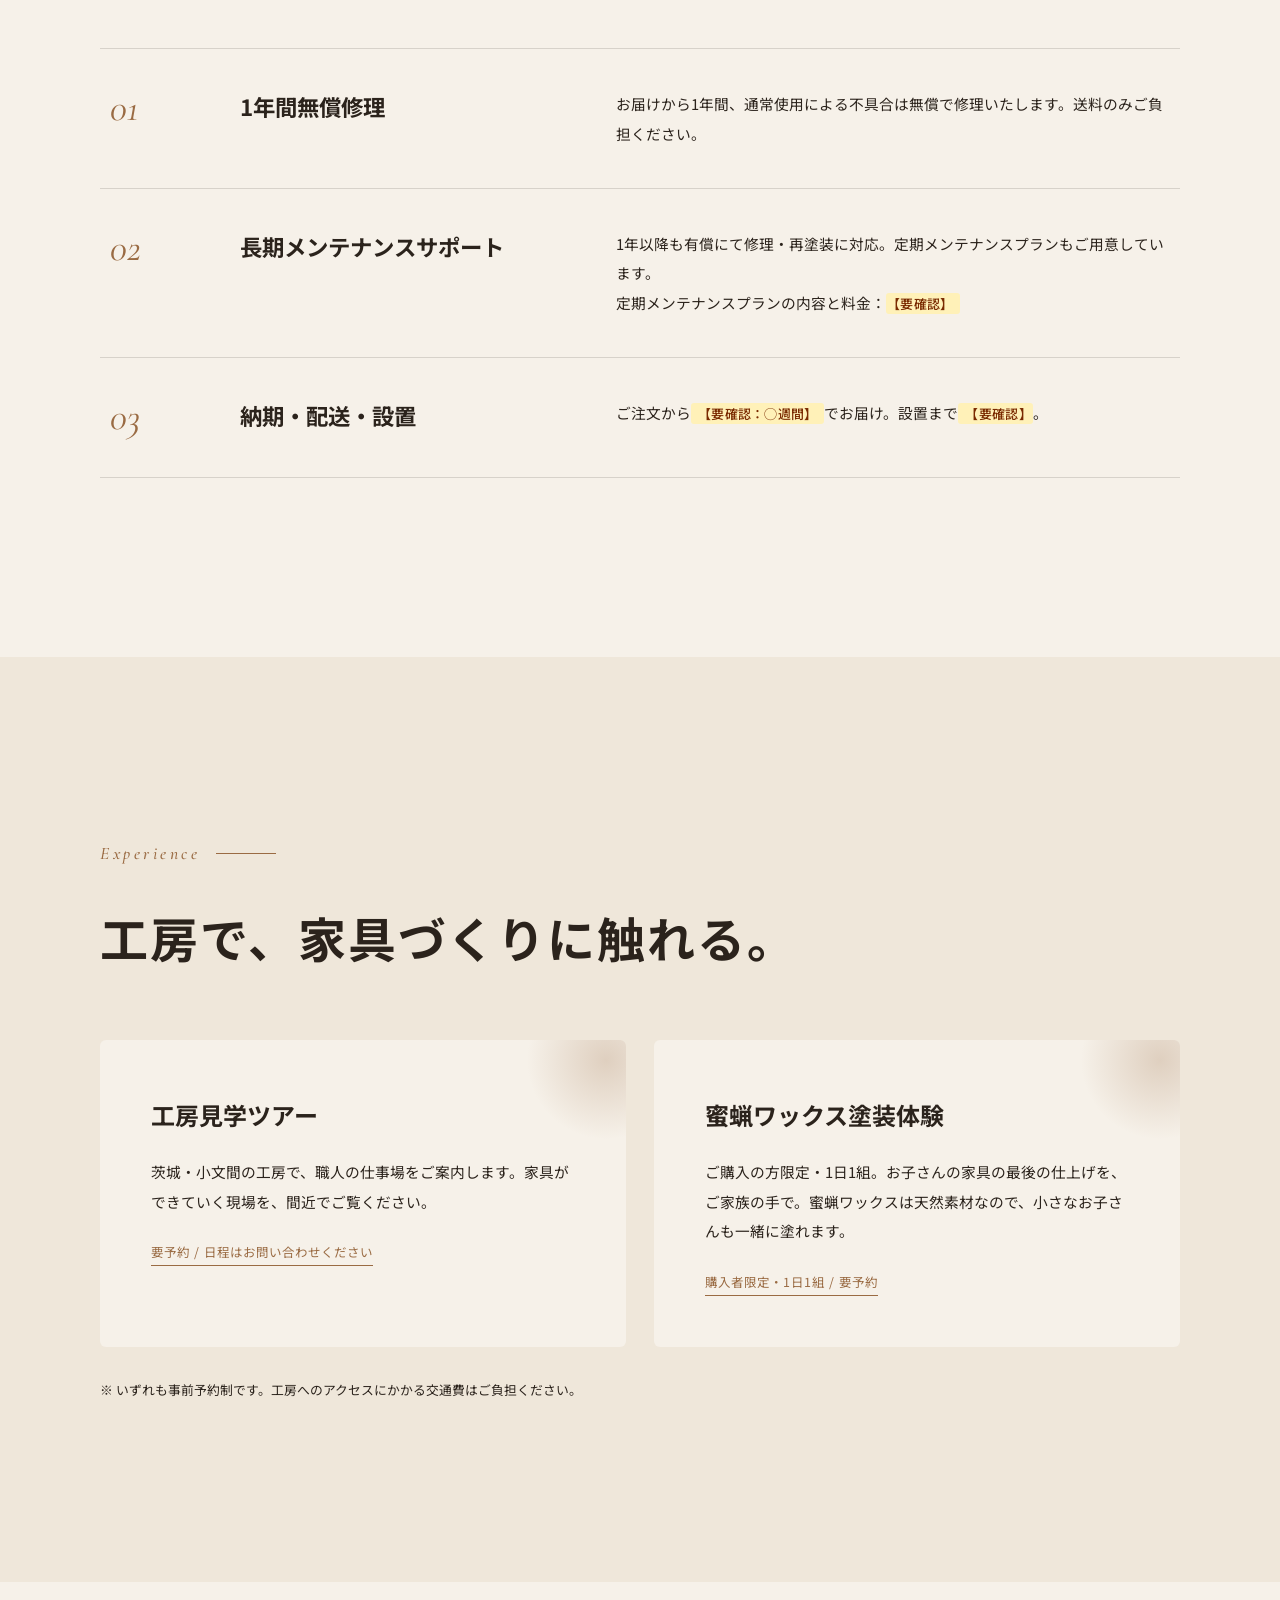
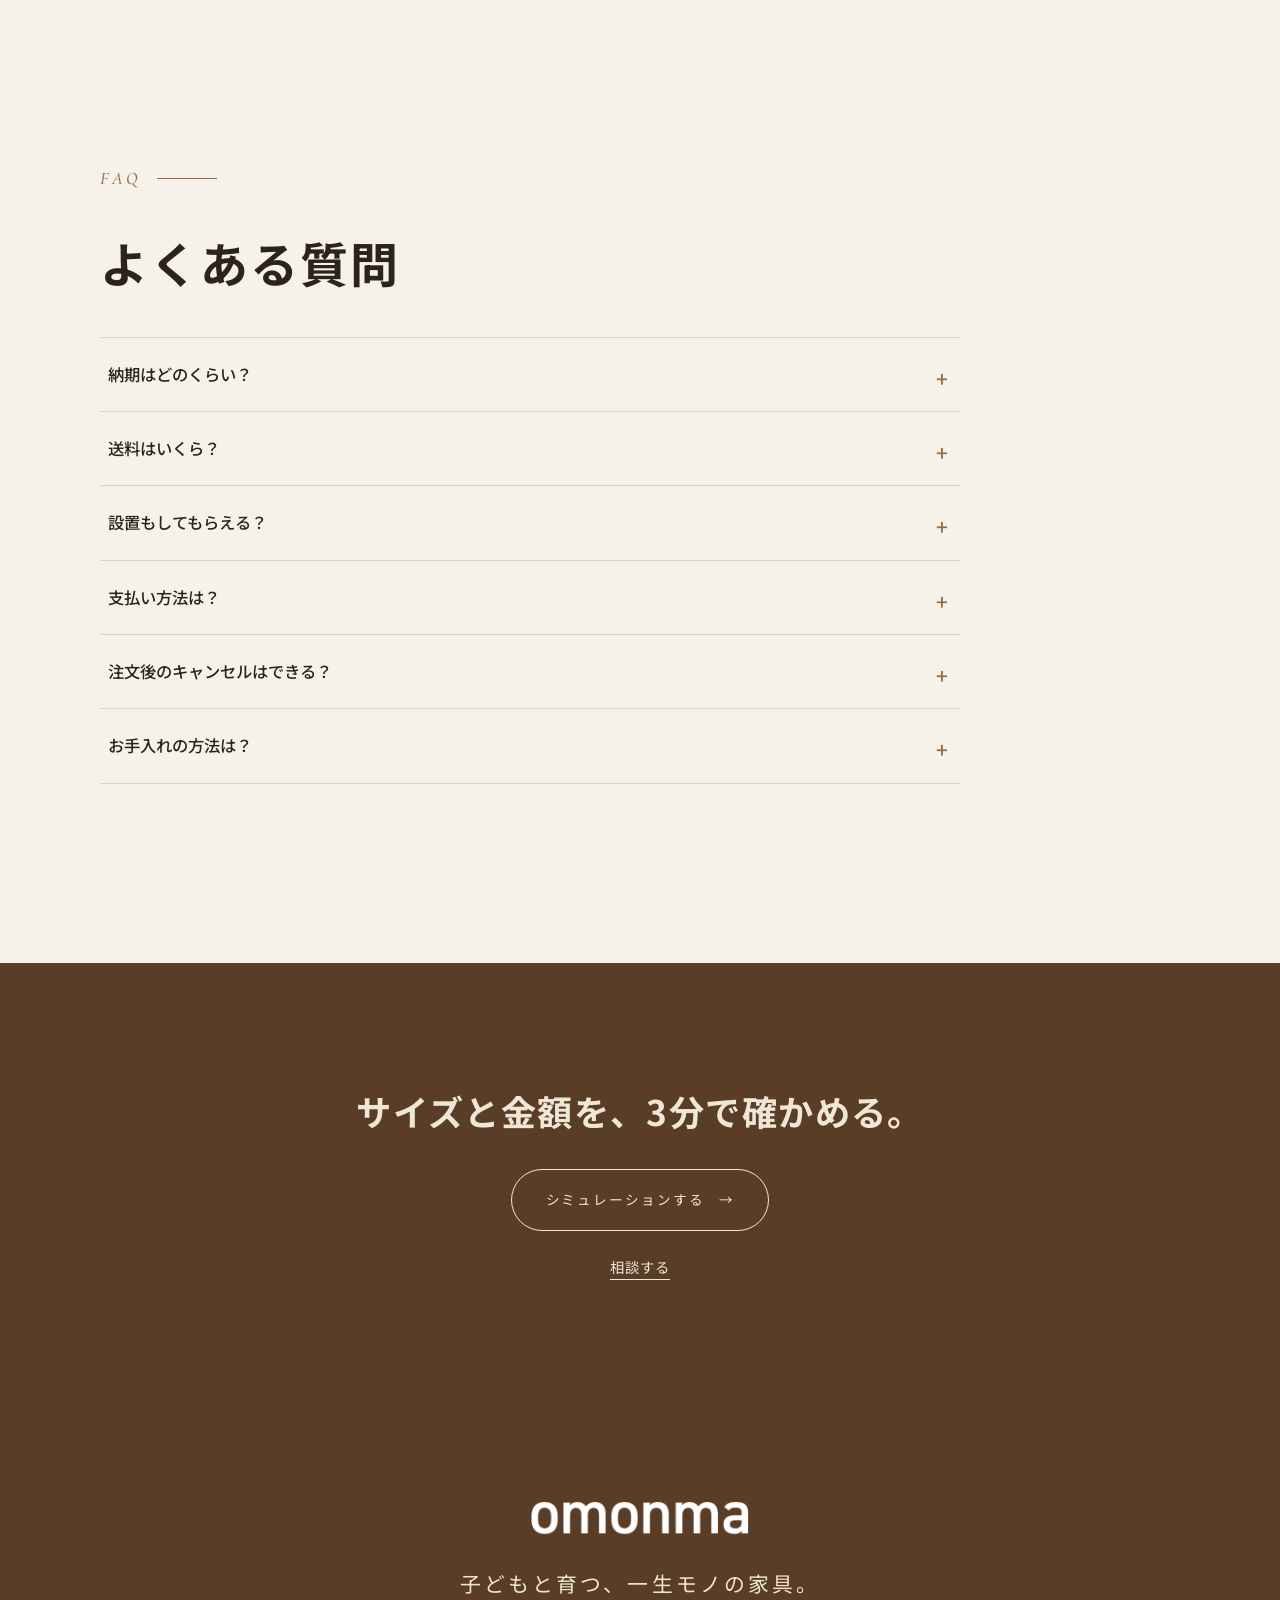
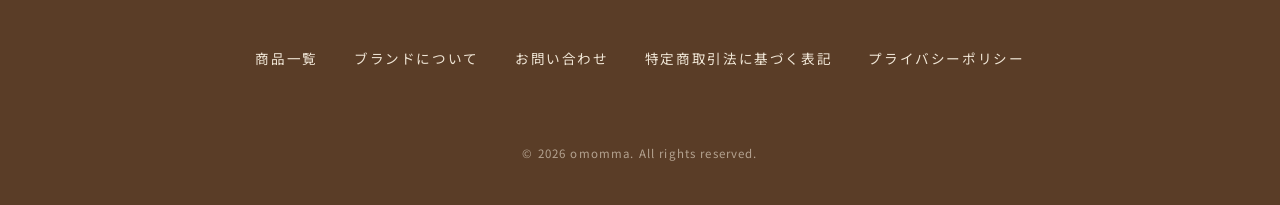
==== commit e7d9fe38: "グレード比較表を専用ページ(grades.html)に移動 Co-Authored-By: Claude Sonnet 5.5 <noreply@anthropic.com> Claude-Sessi" ====
--- a/index.html
+++ b/index.html
@@ -145,21 +145,7 @@
       </article>
     </div>
 
-    <div class="gt-wrap rv">
-      <table class="grade-table">
-        <thead><tr><th></th><th>Daily Standard</th><th class="pick-col">Solid Craft<span class="pick">迷ったらこれ</span></th><th>Heritage Luxury</th></tr></thead>
-        <tbody>
-          <tr><th>素材</th><td data-g="Daily Standard">突板合板</td><td class="pick-col" data-g="Solid Craft">無垢材</td><td data-g="Heritage Luxury">無垢材</td></tr>
-          <tr><th>仕上げ</th><td data-g="Daily Standard">ウレタン塗装</td><td class="pick-col" data-g="Solid Craft">ウレタン塗装</td><td data-g="Heritage Luxury">蜜蝋ワックス</td></tr>
-          <tr><th>水・汚れへの強さ</th><td data-g="Daily Standard">強い（水や汚れにも強い）</td><td class="pick-col" data-g="Solid Craft">強い（飲みこぼしや絵の具もさっと拭き取れる）</td><td data-g="Heritage Luxury">水滴は弾く（完全防水ではありません）</td></tr>
-          <tr><th>傷の補修</th><td data-g="Daily Standard">小さな傷は補修材で目立たなくできる</td><td class="pick-col" data-g="Solid Craft">傷や歪みが出ても、削って直せる</td><td data-g="Heritage Luxury">傷や歪みが出ても、削って直せる</td></tr>
-          <tr><th>お手入れ</th><td data-g="Daily Standard">さっと拭き取る</td><td class="pick-col" data-g="Solid Craft">さっと拭き取る</td><td data-g="Heritage Luxury">定期的に蜜蝋ワックスを塗り込む（艶が増す）</td></tr>
-          <tr><th>構造（組み接ぎ）</th><td data-g="Daily Standard">板をしっかり接合して頑丈に</td><td class="pick-col" data-g="Solid Craft">組み接ぎで、より頑丈に</td><td data-g="Heritage Luxury">組み接ぎで、より頑丈に</td></tr>
-          <tr><th>価格の目安</th><td data-g="Daily Standard">手に取りやすい価格帯</td><td class="pick-col" data-g="Solid Craft">標準的な価格帯</td><td data-g="Heritage Luxury">最上位の価格帯</td></tr>
-          <tr><th>おすすめの人</th><td data-g="Daily Standard">まずは手軽に始めたい人</td><td class="pick-col" data-g="Solid Craft">長く使いたい人・迷っている人</td><td data-g="Heritage Luxury">次の世代まで受け継ぎたい人</td></tr>
-        </tbody>
-      </table>
-    </div>
+    <p class="rv" style="margin-top:clamp(36px,5vw,56px);text-align:center"><a href="grades.html" class="btn dark magnetic">グレードの違いを表で見る <span class="arr">→</span></a></p>
   </div>
 </section>
 
--- a/style.css
+++ b/style.css
@@ -395,3 +395,21 @@
   .grade-table td{display:flex;flex-wrap:wrap;align-items:baseline;gap:2px 12px;padding:10px 4px;border-bottom:1px solid var(--line);overflow-wrap:anywhere}
   .grade-table td::before{content:attr(data-g);flex:0 0 9.5em;box-sizing:border-box;padding-left:16px;font-weight:700;font-size:.82rem;white-space:nowrap;color:var(--gc);background:radial-gradient(circle at 5px 55%,var(--gc) 5px,transparent 5.5px) no-repeat}
 }
+
+/* ===== グレード比較ページ ===== */
+.cmp{width:100%;border-collapse:separate;border-spacing:0;font-size:.95rem;line-height:1.8}
+.cmp th,.cmp td{padding:18px 20px;text-align:left;vertical-align:top;font-weight:400;border-bottom:1px solid var(--line)}
+.cmp thead th{position:sticky;top:64px;z-index:2;background:var(--bg,#f1e8dc);font-weight:700;border-bottom:2px solid var(--ink);white-space:nowrap}
+.cmp tbody th{color:var(--wood-dark);font-weight:700;font-size:.85rem;letter-spacing:.04em;width:13em;white-space:nowrap}
+.cmp .pick-col{background:rgba(139,94,60,.1)}
+.cmp thead .pick-col{background:#e6d6c3}
+.cmp tbody tr:last-child>*{border-bottom:0}
+@media (max-width:768px){
+  .cmp,.cmp thead,.cmp tbody{display:block}
+  .cmp thead tr,.cmp tbody tr{display:grid;grid-template-columns:repeat(3,1fr)}
+  .cmp thead th:first-child{display:none}
+  .cmp thead th{padding:10px 6px;font-size:.78rem;white-space:normal;text-align:center;top:56px}
+  .cmp thead .pick{display:block;margin:4px auto 0;width:max-content;font-size:.62rem;padding:1px 8px}
+  .cmp tbody th{grid-column:1/-1;width:auto;padding:14px 6px 4px;border:0;font-size:.82rem}
+  .cmp td{padding:8px 6px 16px;font-size:.8rem;line-height:1.7;overflow-wrap:anywhere}
+}
